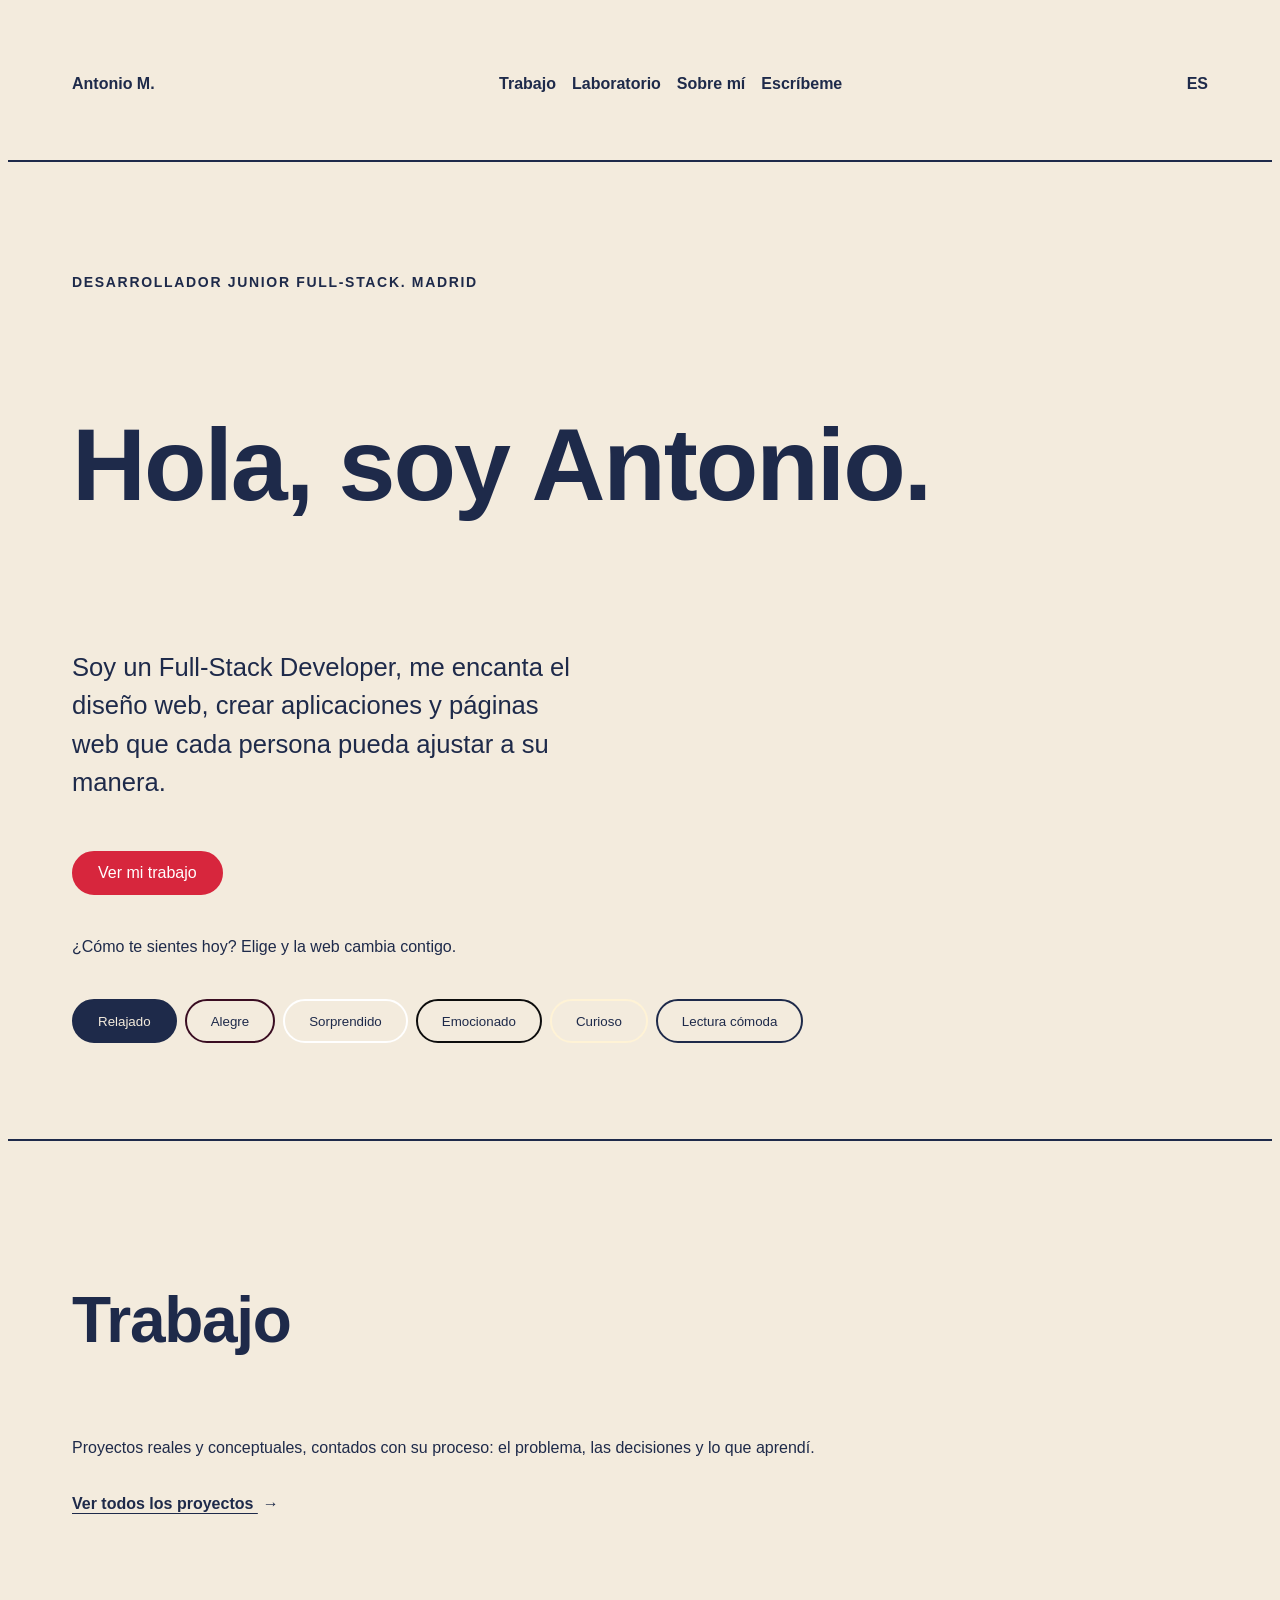
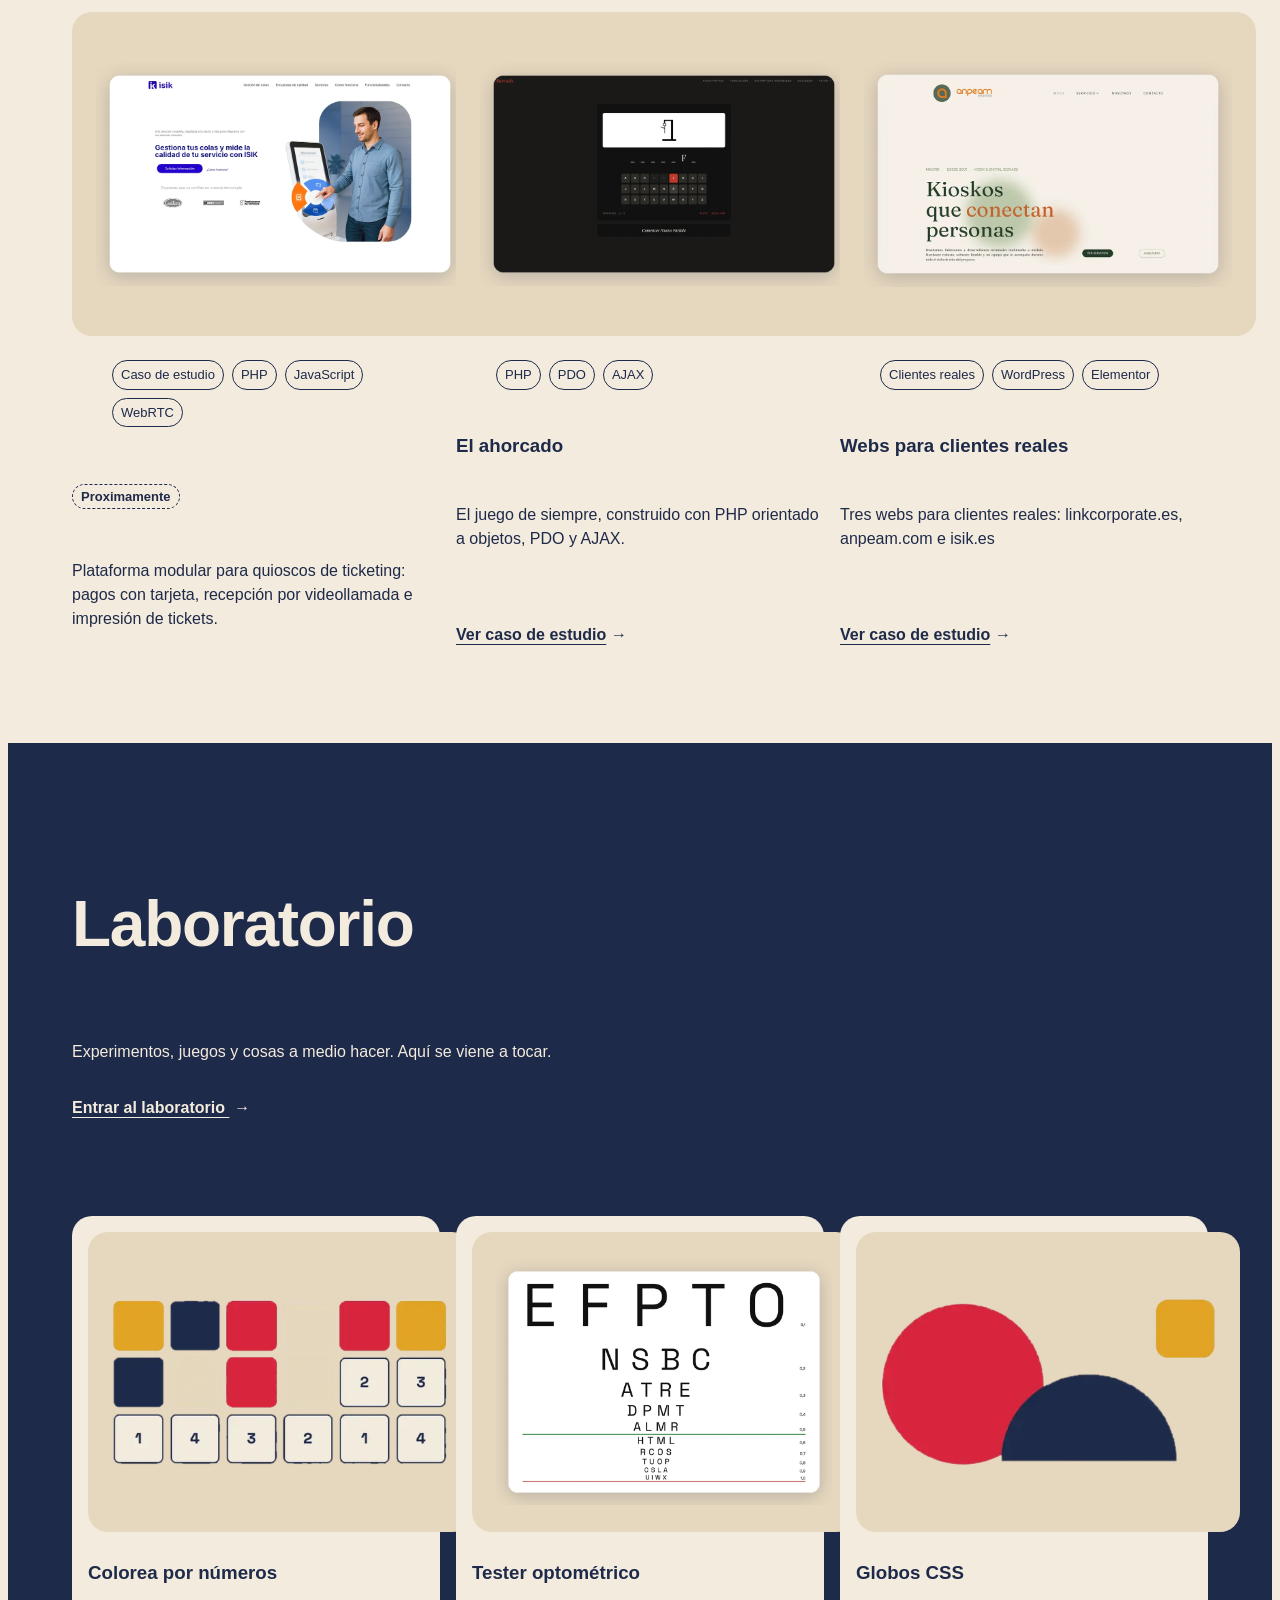
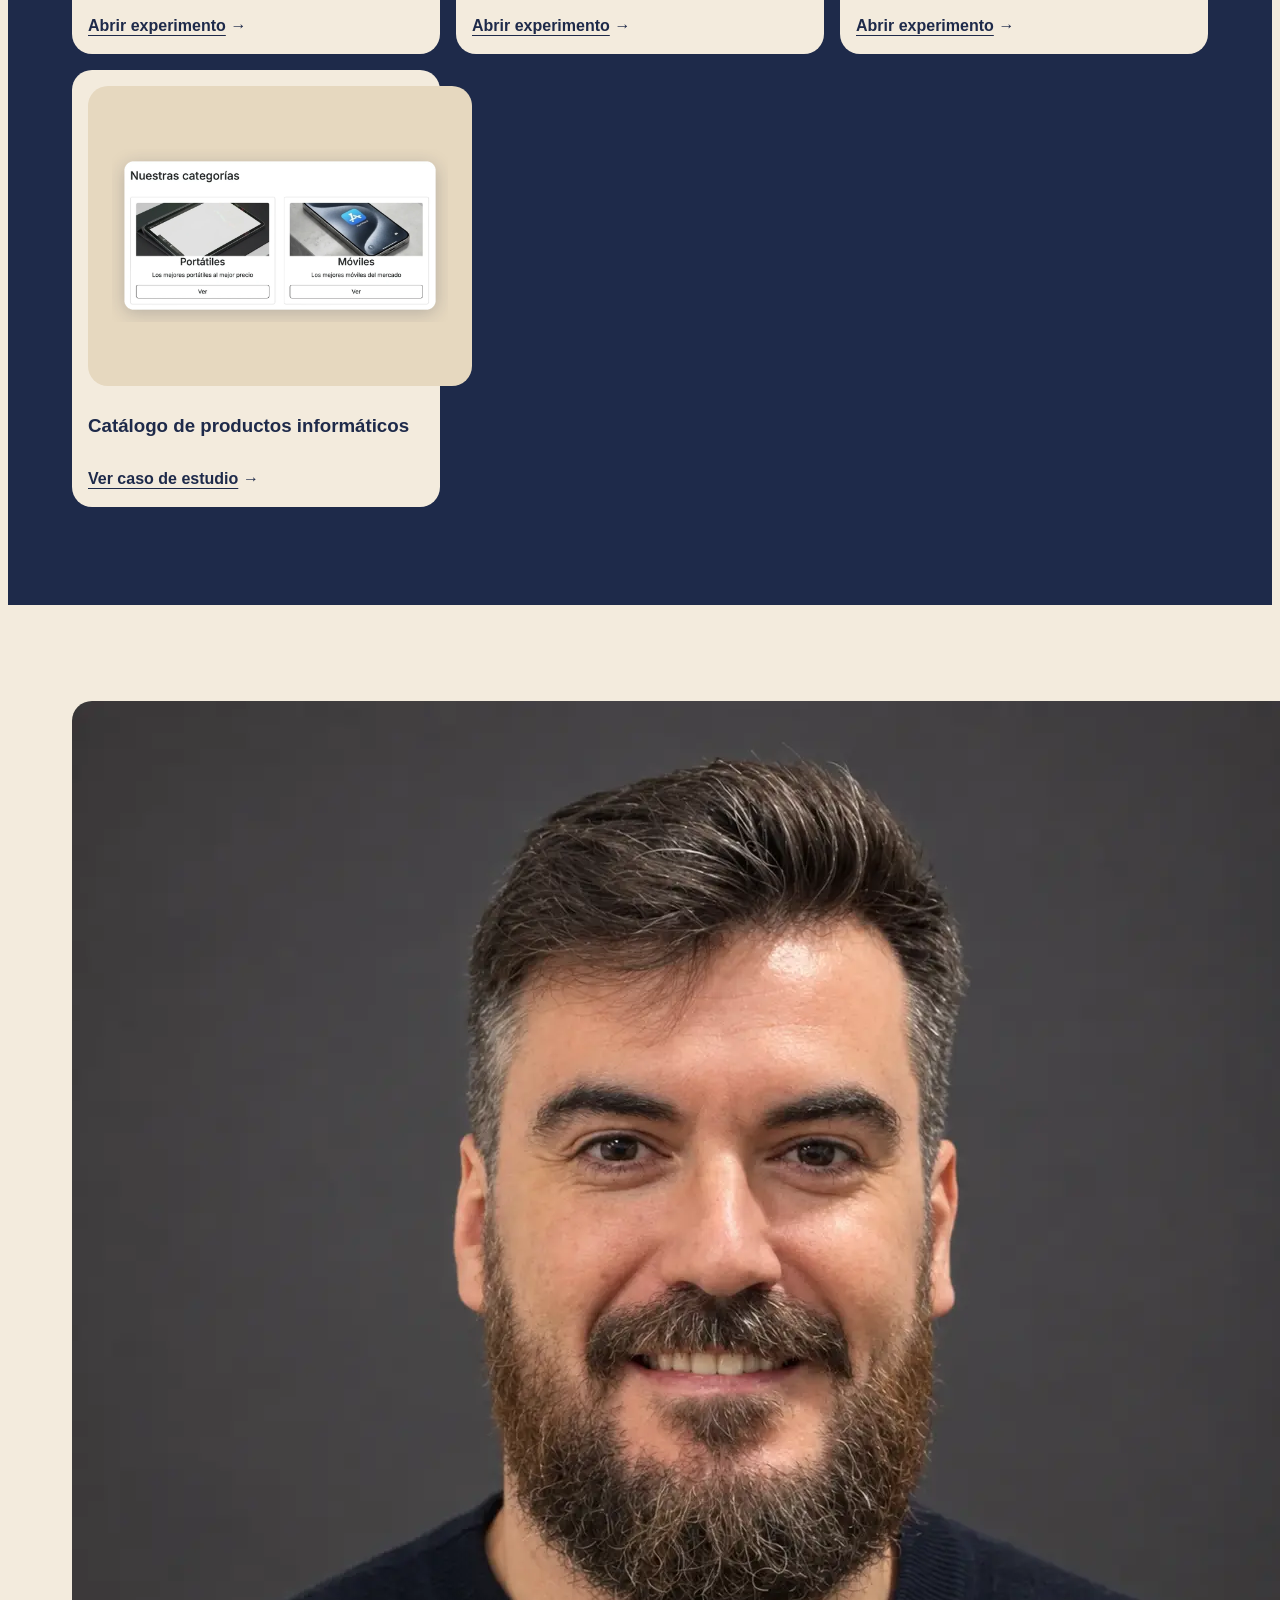
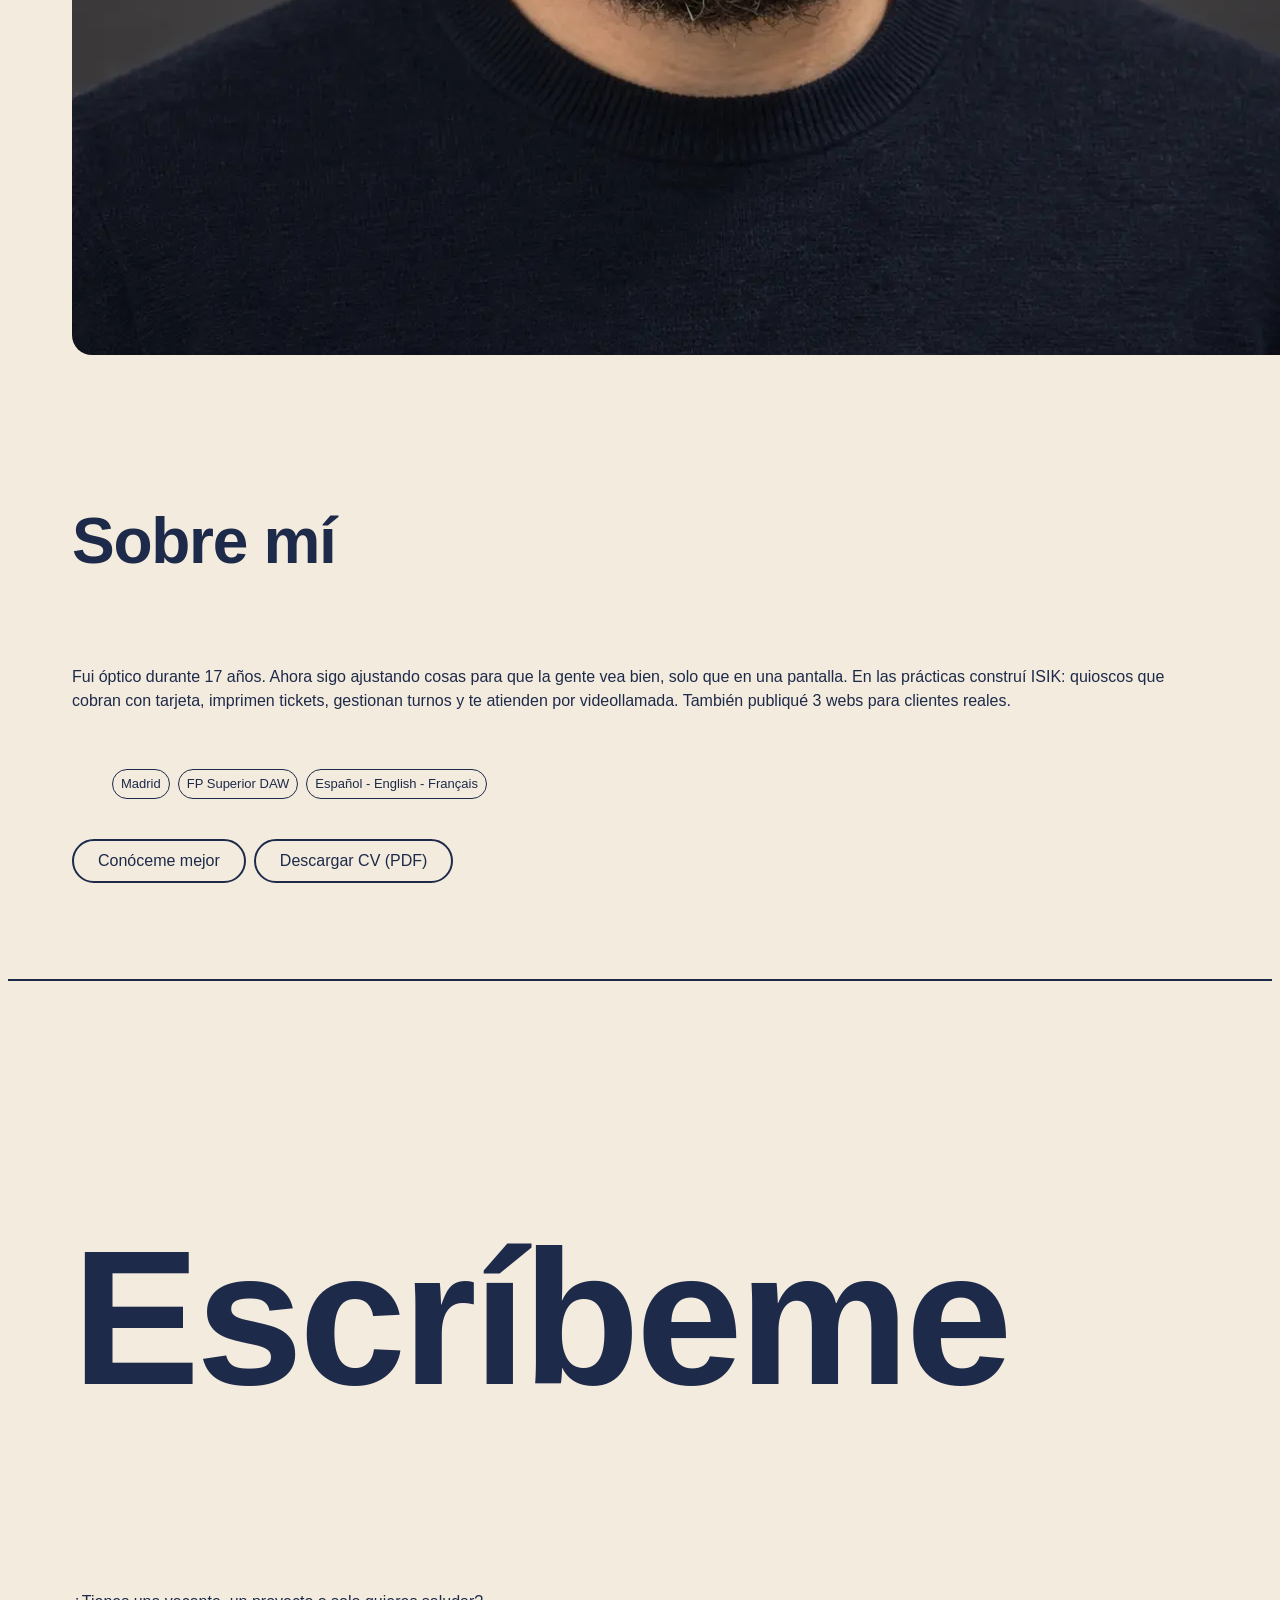
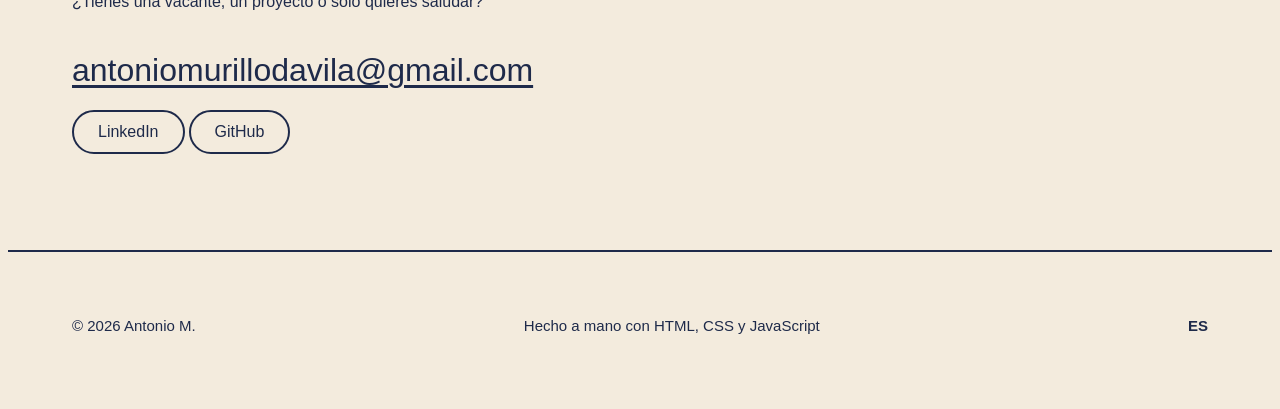
==== index.html @ 552653f3 "Ajusto margenes de fotos" ====
<!doctype html>
<html lang="es">
  <head>
    <meta charset="UTF-8" />
    <meta name="viewport" content="width=device-width, initial-scale=1.0" />
    <meta
      name="description"
      content="Portfolio de Antonio Murillo, Full-Stack Developer en Madrid. Muestro lo
       que he hecho durante mis prácticas FCT, webs reales publicadas y experimentos y cómo pasé de la óptica al código"
    />
    <meta property="og:type" content="website" />
    <meta property="og:title" content="Antonio M. · Desarrollador full-stack" />
    <meta
      property="og:description"
      content="Portfolio de Antonio Murillo: proyectos, casos de estudio y un laboratorio de experimentos hechos a mano con HTML, CSS y JavaScript."
    />
    <meta
      property="og:url"
      content="https://antoniomuda.github.io/portfolio/"
    />
    <meta
      property="og:image"
      content="https://antoniomuda.github.io/portfolio/assets/img/og-portada.png"
    />
    <meta property="og:locale" content="es_ES" />
    <meta name="twitter:card" content="summary_large_image" />

    <title>Portfolio Antonio M.</title>
    <link rel="stylesheet" href="css/reset.css" />
    <link rel="stylesheet" href="css/tokens.css" />
    <link href="css/main.css" rel="stylesheet" />
    <!--<link rel="icon" href="assets/logo/#" type="image/svg+xml" />-->

    <script defer src="js/script.js"></script>
  </head>
  <body>
    <header>
      <a href="#cuerpo" class="saltar">Saltar al contenido</a>
      <a href="index.html" class="logo">Antonio M.</a>

      <nav>
        <ul class="menu">
          <li><a href="trabajo.html">Trabajo</a></li>
          <li><a href="laboratorio.html">Laboratorio</a></li>
          <li><a href="sobre-mi.html">Sobre mí</a></li>
          <li>
            <a href="escribeme.html"> Escríbeme</a>
          </li>
        </ul>
      </nav>

      <ul class="idiomas">
        <li><a href="index.html">ES</a></li>
        <!-- <li><a href="lang/ingles.html">EN</a></li>
        <li><a href="lang/frances.html">FR</a></li> -->
      </ul>
    </header>

    <main id="cuerpo">
      <section class="hero">
        <div class="hero-texto">
          <p class="antetitulo">desarrollador junior full-stack. madrid</p>
          <h1>Hola, soy Antonio.</h1>
          <p class="presentacion">
            Soy un Full-Stack Developer, me encanta el diseño web, crear
            aplicaciones y páginas web que cada persona pueda ajustar a su
            manera.
          </p>
          <a class="boton-principal" href="trabajo.html">Ver mi trabajo</a>

          <div class="emociones">
            <p>¿Cómo te sientes hoy? Elige y la web cambia contigo.</p>

            <div class="emociones-botones">
              <button type="button" data-tema="relajacion" aria-pressed="true">
                Relajado
              </button>
              <button type="button" data-tema="alegria" aria-pressed="false">
                Alegre
              </button>
              <button
                type="button"
                data-tema="sorprendido"
                aria-pressed="false"
              >
                Sorprendido
              </button>
              <button type="button" data-tema="emocionado" aria-pressed="false">
                Emocionado
              </button>
              <button type="button" data-tema="curioso" aria-pressed="false">
                Curioso
              </button>
              <button type="button" id="lectura" aria-pressed="false">
                Lectura cómoda
              </button>
            </div>
          </div>
        </div>
      </section>

      <section class="seccion">
        <div class="cabecera-seccion">
          <h2>Trabajo</h2>
          <p>
            Proyectos reales y conceptuales, contados con su proceso: el
            problema, las decisiones y lo que aprendí.
          </p>
          <a href="trabajo.html" class="enlace-flecha"
            >Ver todos los proyectos
          </a>
        </div>
        <div class="rejilla-article">
          <article class="tarjeta">
            <img
              src="assets/img/tarjeta-isik.webp"
              alt=""
              class="tarjeta-imagen"
            />
            <div class="tarjeta-cuerpo">
              <ul class="etiquetas">
                <li>Caso de estudio</li>
                <li>PHP</li>
                <li>JavaScript</li>
                <li>WebRTC</li>
              </ul>

              <h3 class="titulo-tarjeta">
                <!-- <a href="isik.html" class="tarjeta-enlace">ISIK Kioscos</a>-->
                <span class="proximamente">Proximamente</span>
              </h3>
              <p>
                Plataforma modular para quioscos de ticketing: pagos con
                tarjeta, recepción por videollamada e impresión de tickets.
              </p>
              <!-- <span class="enlace-flecha" aria-hidden="true"
                >Ver caso de estudio</span
              >-->
            </div>
          </article>

          <article class="tarjeta">
            <img
              src="assets/img/tarjeta-ahorcado.webp"
              alt=""
              class="tarjeta-imagen"
            />
            <div class="tarjeta-cuerpo">
              <ul class="etiquetas">
                <li>PHP</li>
                <li>PDO</li>
                <li>AJAX</li>
              </ul>

              <h3>
                <a href="ahorcado.html" class="tarjeta-enlace">El ahorcado</a>
              </h3>
              <p>
                El juego de siempre, construido con PHP orientado a objetos, PDO
                y AJAX.
              </p>

              <span class="enlace-flecha" aria-hidden="true"
                >Ver caso de estudio</span
              >
            </div>
          </article>

          <article class="tarjeta">
            <img
              src="assets/img/tarjeta-anpeam.webp"
              alt=""
              class="tarjeta-imagen"
            />
            <div class="tarjeta-cuerpo">
              <ul class="etiquetas">
                <li>Clientes reales</li>
                <li>WordPress</li>
                <li>Elementor</li>
              </ul>

              <h3>
                <a href="webs.html" class="tarjeta-enlace"
                  >Webs para clientes reales
                </a>
              </h3>
              <p>
                Tres webs para clientes reales: linkcorporate.es, anpeam.com e
                isik.es
              </p>

              <span class="enlace-flecha" aria-hidden="true"
                >Ver caso de estudio</span
              >
            </div>
          </article>
        </div>
      </section>

      <section class="seccion seccion-invertida">
        <div class="cabecera-seccion">
          <h2>Laboratorio</h2>
          <p>
            Experimentos, juegos y cosas a medio hacer. Aquí se viene a tocar.
          </p>

          <a href="laboratorio.html" class="enlace-flecha"
            >Entrar al laboratorio
          </a>
        </div>
        <div class="rejilla-article">
          <article class="tarjeta">
            <img
              src="assets/img/colorea-2.webp"
              alt=""
              class="tarjeta-imagen"
            />
            <div class="tarjeta-cuerpo">
              <h3>
                <a href="colorea.html" class="tarjeta-enlace"
                  >Colorea por números</a
                >
              </h3>

              <span class="enlace-flecha" aria-hidden="true"
                >Abrir experimento</span
              >
            </div>
          </article>

          <article class="tarjeta">
            <img src="assets/img/tester.webp" alt="" class="tarjeta-imagen" />
            <div class="tarjeta-cuerpo">
              <h3>
                <a href="tester.html" class="tarjeta-enlace"
                  >Tester optométrico</a
                >
              </h3>

              <span class="enlace-flecha" aria-hidden="true"
                >Abrir experimento</span
              >
            </div>
          </article>

          <article class="tarjeta">
            <img
              src="assets/img/ilustraciones-2.webp"
              alt=""
              class="tarjeta-imagen"
            />
            <div class="tarjeta-cuerpo">
              <h3>
                <a href="animacion.html" class="tarjeta-enlace">Globos CSS</a>
              </h3>

              <span class="enlace-flecha" aria-hidden="true"
                >Abrir experimento</span
              >
            </div>
          </article>

          <article class="tarjeta">
            <img
              src="assets/img/informatica.webp"
              alt=""
              class="tarjeta-imagen"
            />
            <div class="tarjeta-cuerpo">
              <h3>
                <a href="tienda.html" class="tarjeta-enlace"
                  >Catálogo de productos informáticos
                </a>
              </h3>

              <span class="enlace-flecha" aria-hidden="true"
                >Ver caso de estudio</span
              >
            </div>
          </article>
        </div>
      </section>

      <section class="seccion seccion-dos-columnas">
        <div class="caja-imagen">
          <img src="assets/img/yo.webp" alt="Antonio Murillo" />
        </div>

        <div class="caja-texto">
          <h2>Sobre mí</h2>
          <p>
            Fui óptico durante 17 años. Ahora sigo ajustando cosas para que la
            gente vea bien, solo que en una pantalla. En las prácticas construí
            ISIK: quioscos que cobran con tarjeta, imprimen tickets, gestionan
            turnos y te atienden por videollamada. También publiqué 3 webs para
            clientes reales.
          </p>

          <ul class="etiquetas">
            <li>Madrid</li>
            <li>FP Superior DAW</li>
            <li>Español - English - Français</li>
          </ul>

          <div class="grupo-botones">
            <a href="sobre-mi.html" class="boton-secundario">Conóceme mejor</a>
            <a
              href="assets/docs/amdCV.pdf"
              download="CV-Antonio-Murillo.pdf"
              class="boton-secundario"
              >Descargar CV (PDF)</a
            >
          </div>
        </div>
      </section>
      <section class="seccion seccion-contacto">
        <h2>Escríbeme</h2>

        <p>¿Tienes una vacante, un proyecto o solo quieres saludar?</p>

        <a class="correo" href="mailto:antoniomurillodavila@gmail.com"
          >antoniomurillodavila@gmail.com</a
        >
        <div class="enlaces-contacto">
          <a
            class="boton-secundario"
            href="https://www.linkedin.com/in/antoniomurillodavila"
            >LinkedIn</a
          >

          <a class="boton-secundario" href="https://github.com/Antoniomuda/"
            >GitHub</a
          >
        </div>
      </section>
    </main>

    <footer>
      <p>© 2026 Antonio M.</p>
      <p>Hecho a mano con HTML, CSS y JavaScript</p>
      <ul class="idiomas">
        <li><a href="index.html">ES</a></li>
        <!-- <li><a href="lang/ingles.html">EN</a></li>
        <li><a href="lang/frances.html">FR</a></li> -->
      </ul>
    </footer>
  </body>
</html>
---- css/tokens.css ----
@font-face {
  font-family: "Space Grotesk";
  src: url("../assets/fonts/space-grotesk-latin-wght-normal.woff2")
    format("woff2");
  font-weight: 300 700;
  font-display: swap;
}

@font-face {
  font-family: "Fraunces";
  src: url("../assets/fonts/fraunces-latin-wght-normal.woff2");
  font-weight: 100 900;
  font-display: swap;
}

@font-face {
  font-family: "Bricolage Grotesque";
  src: url("../assets/fonts/bricolage-grotesque-latin-wght-normal.woff2");
  font-weight: 200 800;
  font-display: swap;
}

@font-face {
  font-family: "Pixelify";
  src: url("../assets/fonts/pixelify-sans-latin-wght-normal.woff2");
  font-weight: 400 700;
  font-display: swap;
}
@font-face {
  font-family: "Syne";
  src: url("../assets/fonts/syne-latin-wght-normal.woff2");
  font-weight: 400 800;
  font-display: swap;
}

@font-face {
  font-family: "Atkinson";
  src: url("../assets/fonts/atkinson-hyperlegible-latin-400-normal.woff2");
  font-weight: 400;
  font-display: swap;
}
@font-face {
  font-family: "Atkinson";
  src: url("../assets/fonts/atkinson-hyperlegible-latin-700-normal.woff2");
  font-weight: 700;
  font-display: swap;
}
:root {
  --color-fondo: #f3ebdd;

  --color-superficie: #e6d8bf;

  --color-tinta: #1e2a4a;

  --color-acento: #d7263d;

  --color-acento2: #e0a526;

  --color-sobre-acento: #ffffff;

  --fuente-titulares: "Space Grotesk", sans-serif;

  --peso-titulares: 700;

  --radio-esquinas: 20px;

  --radio-pastilla: 999px;

  --fuente-texto: "Space Grotesk", sans-serif;

  --espacio-0: 4px;

  --espacio-1: 8px;

  --espacio-2: 16px;

  --espacio-3: 24px;

  --espacio-4: 48px;

  --espacio-5: 96px;

  --margen-lateral: clamp(16px, 5vw, 96px);

  --tamaño-texto: 18px;

  --interlineado: 1.5;

  --muestra-tamano: 96px;
}

[data-tema="alegria"] {
  --color-fondo: #fbd3e1;
  --color-superficie: #f6a9c8;
  --color-tinta: #3a0d22;
  --color-acento: #e2264b;
  --color-acento2: #e8a317;
  --color-sobre-acento: #ffffff;
  --fuente-titulares: "Fraunces", serif;
  --peso-titulares: 900;
}
[data-tema="sorprendido"] {
  --color-fondo: #2a2ad9;
  --color-superficie: #1c1ca6;
  --color-tinta: #ffffff;
  --color-acento: #ff6b2c;
  --color-acento2: #ffd23f;
  --color-sobre-acento: #0e0e5c;
  --fuente-titulares: "Pixelify", sans-serif;
  --peso-titulares: 700;
}
[data-tema="emocionado"] {
  --color-fondo: #e5332a;
  --color-superficie: #c42820;
  --color-tinta: #0d0d0d;
  --color-acento: #0d0d0d;
  --color-acento2: #f7e9d7;
  --color-sobre-acento: #f7e9d7;
  --fuente-titulares: "Syne", sans-serif;
  --peso-titulares: 700;
}
[data-tema="curioso"] {
  --color-fondo: #1d5e3f;
  --color-superficie: #164a31;
  --color-tinta: #fff3d6;
  --color-acento: #f5c518;
  --color-acento2: #4fa3e0;
  --color-sobre-acento: #10301f;
  --fuente-titulares: "Bricolage Grotesque", sans-serif;
  --peso-titulares: 800;
}
[data-lectura="si"] {
  --fuente-texto: "Atkinson", sans-serif;
  --fuente-titulares: "Atkinson", sans-serif;
  --peso-titulares: 700;
  --tamano-texto: 20px;
  --interlineado: 1.7;
}
.proximamente {
  align-self: flex-start;
  padding: var(--espacio-0) var(--espacio-1);
  border: 1.5px dashed;
  border-radius: var(--radio-pastilla);
  font-size: 13px;
  font-weight: 700;
}
---- css/main.css ----
@media (prefers-reduced-motion: no-preference) {
  html {
    scroll-behavior: smooth;
  }
  body {
    transition:
      background-color 0.2s,
      color 0.2s;
  }
}

body {
  background-color: var(--color-fondo);
  font-family: var(--fuente-texto);
  color: var(--color-tinta);

  font-size: var(--tamano-texto);
  line-height: var(--interlineado);
}

main > .seccion:first-child {
  border-top: none;
}
h1,
h2,
h3 {
  font-family: var(--fuente-titulares);
  font-weight: var(--peso-titulares);
}
a {
  color: inherit;
  text-underline-offset: 4px;
}
header {
  display: flex;
  justify-content: space-between;
  align-items: center;
  gap: var(--espacio-2);
  padding: var(--espacio-4) var(--margen-lateral);
  border-bottom: 2px solid var(--color-tinta);
  flex-wrap: wrap;
}

.saltar {
  position: absolute;
  left: -9999px;
}
.saltar:focus {
  left: var(--espacio-2);
  top: var(--espacio-2);
}
.logo {
  font-weight: 700;
  text-decoration: none;
  color: inherit;
}

.menu,
.idiomas,
.etiquetas {
  list-style: none;
  display: flex;
  gap: var(--espacio-2);
  flex-wrap: wrap;
}

.menu a,
.idiomas a {
  text-decoration: none;
  font-weight: 600;
}

.hero {
  display: flex;
  flex-wrap: wrap;
  align-items: center;
  gap: var(--espacio-4);
  padding: var(--espacio-5) var(--margen-lateral);
}
.hero-texto {
  flex: 1 1 400px;
  display: flex;
  flex-direction: column;
  gap: var(--espacio-3);
}
.hero-imagen {
  flex: 1 1 400px;
  display: flex;
  justify-content: center;
}
.emociones-botones {
  display: flex;
  flex-wrap: wrap;
  gap: var(--espacio-1);
}
h1 {
  font-size: clamp(56px, 8vw, 136px);
  line-height: 0.95;
  letter-spacing: -0.02em;
}

.presentacion {
  font-size: clamp(25px, 2vw, 60px);
  max-width: 35ch;
}

.antetitulo {
  font-size: 14px;
  text-transform: uppercase;
  letter-spacing: 0.12em;
  font-weight: 700;
}

.boton-principal {
  align-self: flex-start;
  background: var(--color-acento);
  padding: var(--espacio-1) var(--espacio-3);
  border-radius: var(--radio-pastilla);
  border: 2px solid var(--color-acento);
  text-decoration: none;
  cursor: pointer;
  color: var(--color-sobre-acento);
}

.boton-secundario {
  align-self: flex-start;
  background: transparent;
  padding: var(--espacio-1) var(--espacio-3);
  border-radius: var(--radio-pastilla);
  border: 2px solid currentColor;
  text-decoration: none;
  color: inherit;
}

.enlace-flecha {
  font-weight: 700;
  color: inherit;
  text-decoration: underline;
  text-underline-offset: 4px;
}

.enlace-flecha::after {
  content: " →";
  display: inline-block;
  margin-left: 0.3em;
}

.enlace-flecha:hover,
.enlace-flecha:focus-visible {
  color: var(--color-acento);
}

@media (prefers-reduced-motion: no-preference) {
  .enlace-flecha::after {
    transition: transform 0.2s;
  }
  .enlace-flecha:hover::after,
  .enlace-flecha:focus-visible::after {
    transform: translateX(4px);
  }
}

.emociones-botones button {
  background: transparent;
  border: 2px solid var(--color-tinta);
  color: inherit;

  padding: var(--espacio-1) var(--espacio-3);
  border-radius: var(--radio-pastilla);
  min-height: 44px;
  cursor: pointer;
}
.emociones {
  display: flex;
  flex-direction: column;
  gap: var(--espacio-3);
}
.boton-principal:hover,
.boton-principal:focus-visible {
  color: var(--color-acento);
  background-color: transparent;
}

.boton-secundario:hover,
.boton-secundario:focus-visible {
  color: var(--color-fondo);
  background-color: var(--color-tinta);
}

.boton-principal:focus-visible,
.boton-secundario:focus-visible,
.enlace-flecha:focus-visible {
  outline: 3px solid var(--color-acento);
  outline-offset: 3px;
}
.emociones-botones button:hover,
.emociones-botones button:focus-visible {
  background-color: var(--color-tinta);
  color: var(--color-fondo);
}

.seccion {
  padding: var(--espacio-5) var(--margen-lateral);
  border-top: 2px solid var(--color-tinta);
  display: flex;
  flex-direction: column;
  gap: var(--espacio-5);
}
.cabecera-seccion {
  display: flex;
  flex-direction: column;
  gap: var(--espacio-2);
}
h2 {
  font-size: clamp(44px, 5vw, 88px);
  line-height: 0.95;
  letter-spacing: -0.02em;
}
.rejilla-article {
  display: grid;
  grid-template-columns: repeat(auto-fit, minmax(min(280px, 100%), 1fr));
  gap: var(--espacio-2);
}
.rejilla-article article {
  display: flex;
  flex-direction: column;
  gap: var(--espacio-1);
}

.etiquetas {
  gap: var(--espacio-1);
}

.seccion-invertida {
  background-color: var(--color-tinta);
  color: var(--color-fondo);
}
.seccion-invertida article {
  background-color: var(--color-fondo);
  color: var(--color-tinta);
  padding: var(--espacio-2);
  border-radius: var(--radio-esquinas);
}

.etiquetas li {
  font-size: 13px;
  border: 1.5px solid;
  border-radius: var(--radio-pastilla);

  padding: var(--espacio-0) var(--espacio-1);
  text-decoration: none;
  width: fit-content;
}

.seccion-dos-columnas {
  flex-direction: row;
  flex-wrap: wrap;
  align-items: center;
}
.caja-imagen,
.caja-texto {
  flex: 1 1 400px;
}
.seccion-dos-columnas img {
  border-radius: var(--radio-esquinas);
}
.caja-texto {
  gap: var(--espacio-3);
  display: flex;
  flex-direction: column;
}
.grupo-botones {
  display: flex;
  flex-wrap: wrap;
  align-items: center;
  gap: var(--espacio-1);
}
.seccion-contacto {
  gap: var(--espacio-2);
}
.seccion-contacto h2 {
  font-size: clamp(56px, 15vw, 230px);
  line-height: 0.85;
  letter-spacing: -0.02em;
}
.correo {
  font-size: clamp(16px, 4.5vw, 32px);
}

.enlaces-contacto {
  display: flex;
  flex-wrap: wrap;
  gap: var(--espacio-0);
}
footer {
  display: flex;
  flex-wrap: wrap;
  justify-content: space-between;
  padding: var(--espacio-4) var(--margen-lateral);
  border-top: 2px solid;
  border-color: var(--color-tinta);
  font-size: 15px;
  gap: var(--espacio-1);
}
.emociones-botones button[aria-pressed="true"] {
  background-color: var(--color-tinta);
  color: var(--color-fondo);
}

.menu li a[aria-current="page"] {
  border-bottom: 2px solid;
  padding-bottom: 4px;
}
.titulo-tarjeta {
  font-size: 24px;
}
.texto-largo {
  max-width: 65ch;
}

.caja-contacto {
  flex: 1 1 400px;
}

.caja-formulario form,
.caja-contacto {
  display: flex;
  flex-direction: column;
  gap: var(--espacio-2);
}
.caja-formulario label {
  font-weight: 700;
}
.caja-formulario input,
.caja-formulario select,
.caja-formulario textarea {
  width: 100%;
  padding: var(--espacio-2);
  border: 2px solid;
  border-radius: var(--radio-esquinas);
  background-color: transparent;
  color: inherit;
}

.caja-formulario textarea {
  min-height: 160px;
  resize: vertical;
}

.caja-formulario input:focus-visible,
.caja-formulario select:focus-visible,
.caja-formulario textarea:focus-visible {
  outline: 3px solid;
  outline-offset: 2px;
}
.escondido {
  display: none;
}

.error {
  font-weight: 700;
}

.error:not(:empty)::before {
  content: "⚠ ";
}

.aviso {
  background-color: var(--color-fondo);
  color: var(--color-tinta);
  border: 2px solid;
  border-radius: var(--radio-esquinas);
  padding: var(--espacio-1);
  max-width: min(90%, 480px);
}
dialog::backdrop {
  background-color: rgb(0 0 0/0.5);
}
.aviso[data-tipo="error"] {
  border-color: var(--color-acento);
}
::selection {
  background-color: var(--color-acento);
  color: var(--color-fondo);
}

.galeria {
  display: flex;
  gap: var(--espacio-1);
  overflow-x: auto;
  scroll-snap-type: x mandatory;
}
.galeria img {
  flex: 0 0 min(95%, 720px);
  min-width: 0;
  aspect-ratio: 16/9;
  object-fit: cover;
  object-position: top;
  border-radius: var(--radio-esquinas);
  border: 2px solid var(--color-tinta);
  scroll-snap-align: center;
}

.carrusel-botones {
  display: flex;
  gap: var(--espacio-0);
  justify-content: flex-end;
  margin-top: var(--espacio-2);
}
.carrusel-botones button {
  border-radius: var(--radio-pastilla);
  height: 44px;
  width: 44px;
  border: 2px solid;
  background-color: transparent;
  color: inherit;
  cursor: pointer;
}
.carrusel-botones button:hover,
.carrusel-botones button:focus-visible {
  background-color: var(--color-tinta);
  color: var(--color-fondo);
}
.caso ul {
  padding-left: 1.2em;
}

.caso > div {
  display: flex;
  flex-wrap: wrap;
  gap: var(--espacio-1) var(--espacio-4);
  padding-block: var(--espacio-3);
  border-top: 2px solid var(--color-tinta);
}
.caso dt {
  flex: 1 1 180px;
  font-size: 13px;
  font-weight: 700;
  text-transform: uppercase;
  letter-spacing: 0.12em;
}
.caso dd {
  flex: 3 1 400px;
  max-width: 65ch;
}
.caso dd > * + * {
  margin-top: var(--espacio-1);
}
/* ---------- Tarjeta ---------- */
.tarjeta {
  position: relative;
  display: flex;
  flex-direction: column;
  gap: var(--espacio-2);
}

.tarjeta-cuerpo {
  flex: 1;
  display: flex;
  flex-direction: column;
  gap: var(--espacio-1);
}
.tarjeta-cuerpo .enlace-flecha {
  margin-top: auto;
  align-self: flex-start;
}

.titulo-tarjeta {
  font-size: 24px;
}

.tarjeta-enlace {
  color: inherit;
  text-decoration: none;
}

/* Todo el área de la tarjeta es clicable */
.tarjeta-enlace::before {
  content: "";
  position: absolute;
  inset: 0;
}

/* Al pasar el ratón por cualquier parte, reacciona la flecha */
.tarjeta:hover .enlace-flecha {
  color: var(--color-acento);
}

/* El foco del teclado rodea la tarjeta entera */
.tarjeta:has(.tarjeta-enlace:focus-visible) {
  outline: 3px solid var(--color-acento);
  outline-offset: 6px;
  border-radius: var(--radio-esquinas);
}
.tarjeta-enlace:focus-visible {
  outline: none;
}

.tarjeta-imagen {
  width: 100%;
  aspect-ratio: 4 / 3;
  object-fit: contain;
  padding: var(--espacio-3);
  background-color: var(--color-superficie);
  border-radius: var(--radio-esquinas);
}
@media (prefers-reduced-motion: no-preference) {
  .tarjeta-imagen {
    transition: transform 0.3s;
  }
  .tarjeta:hover .tarjeta-imagen {
    transform: scale(1.02);
  }
}
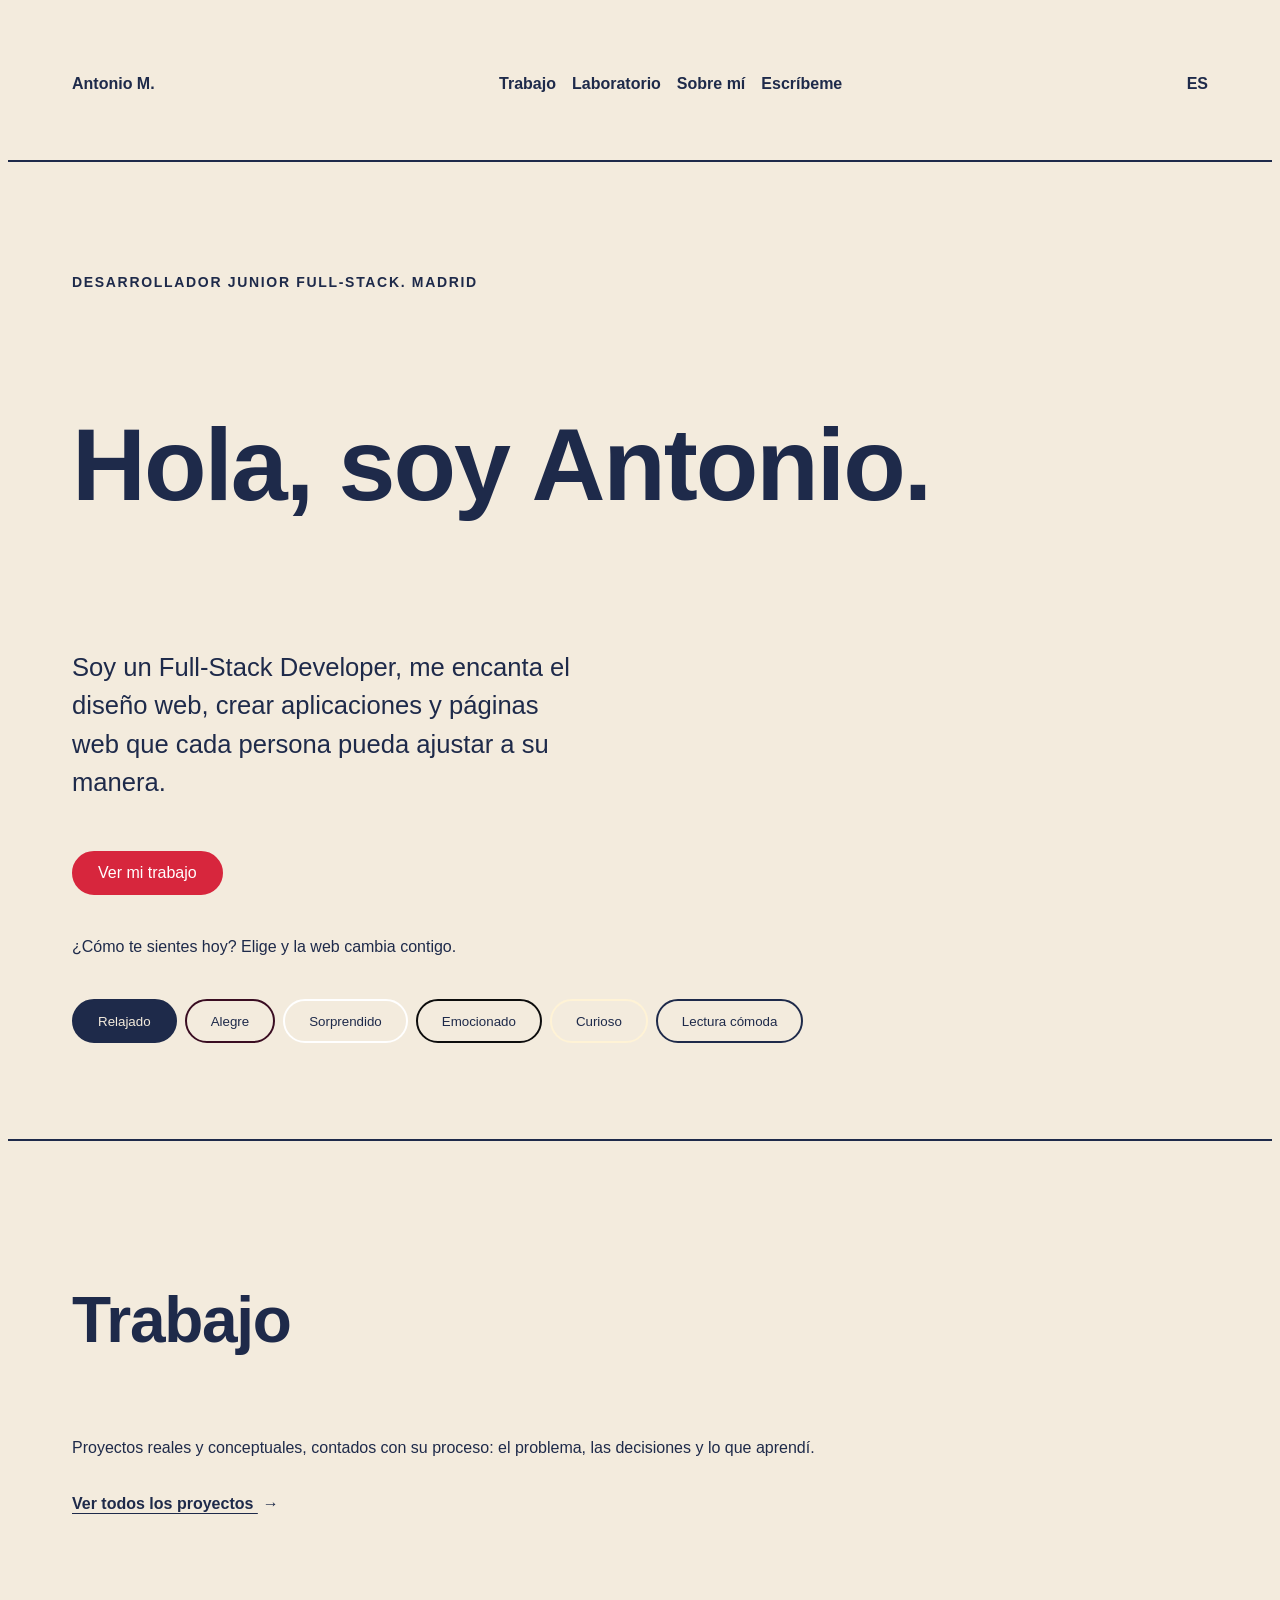
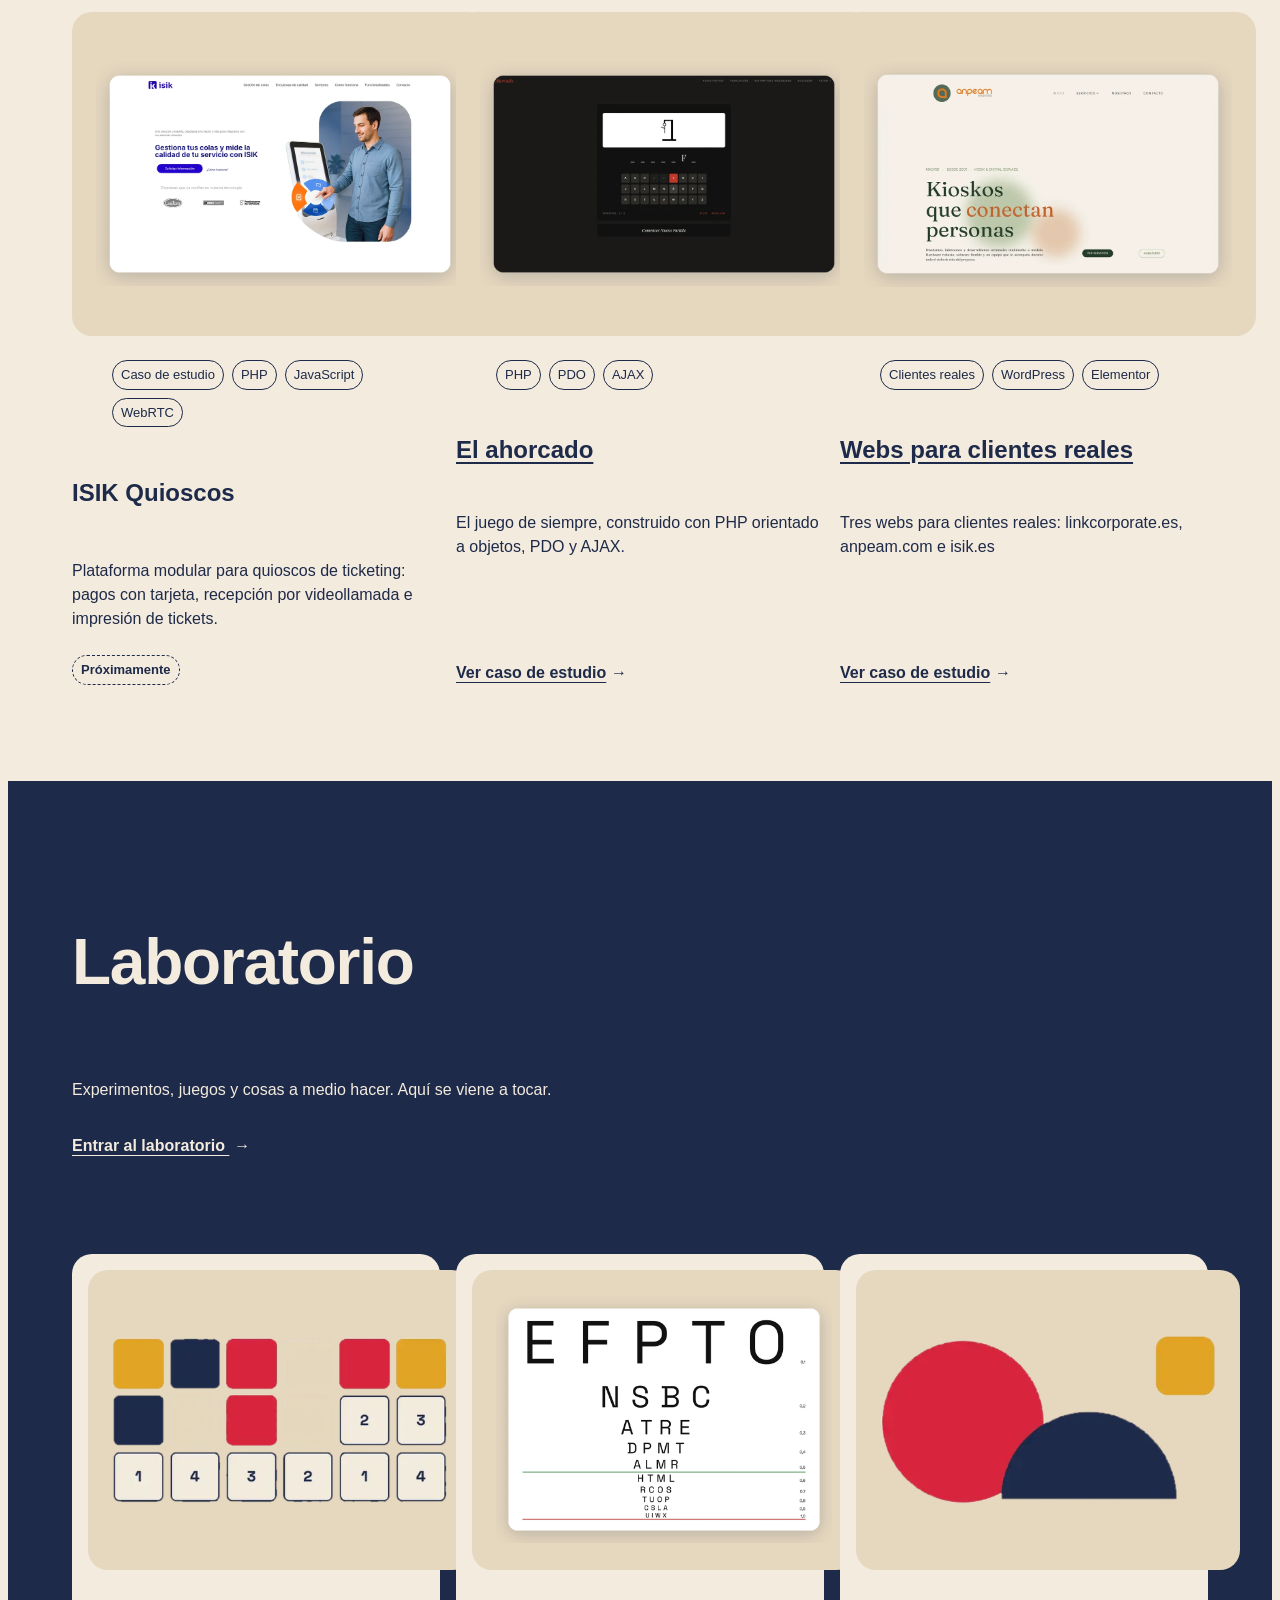
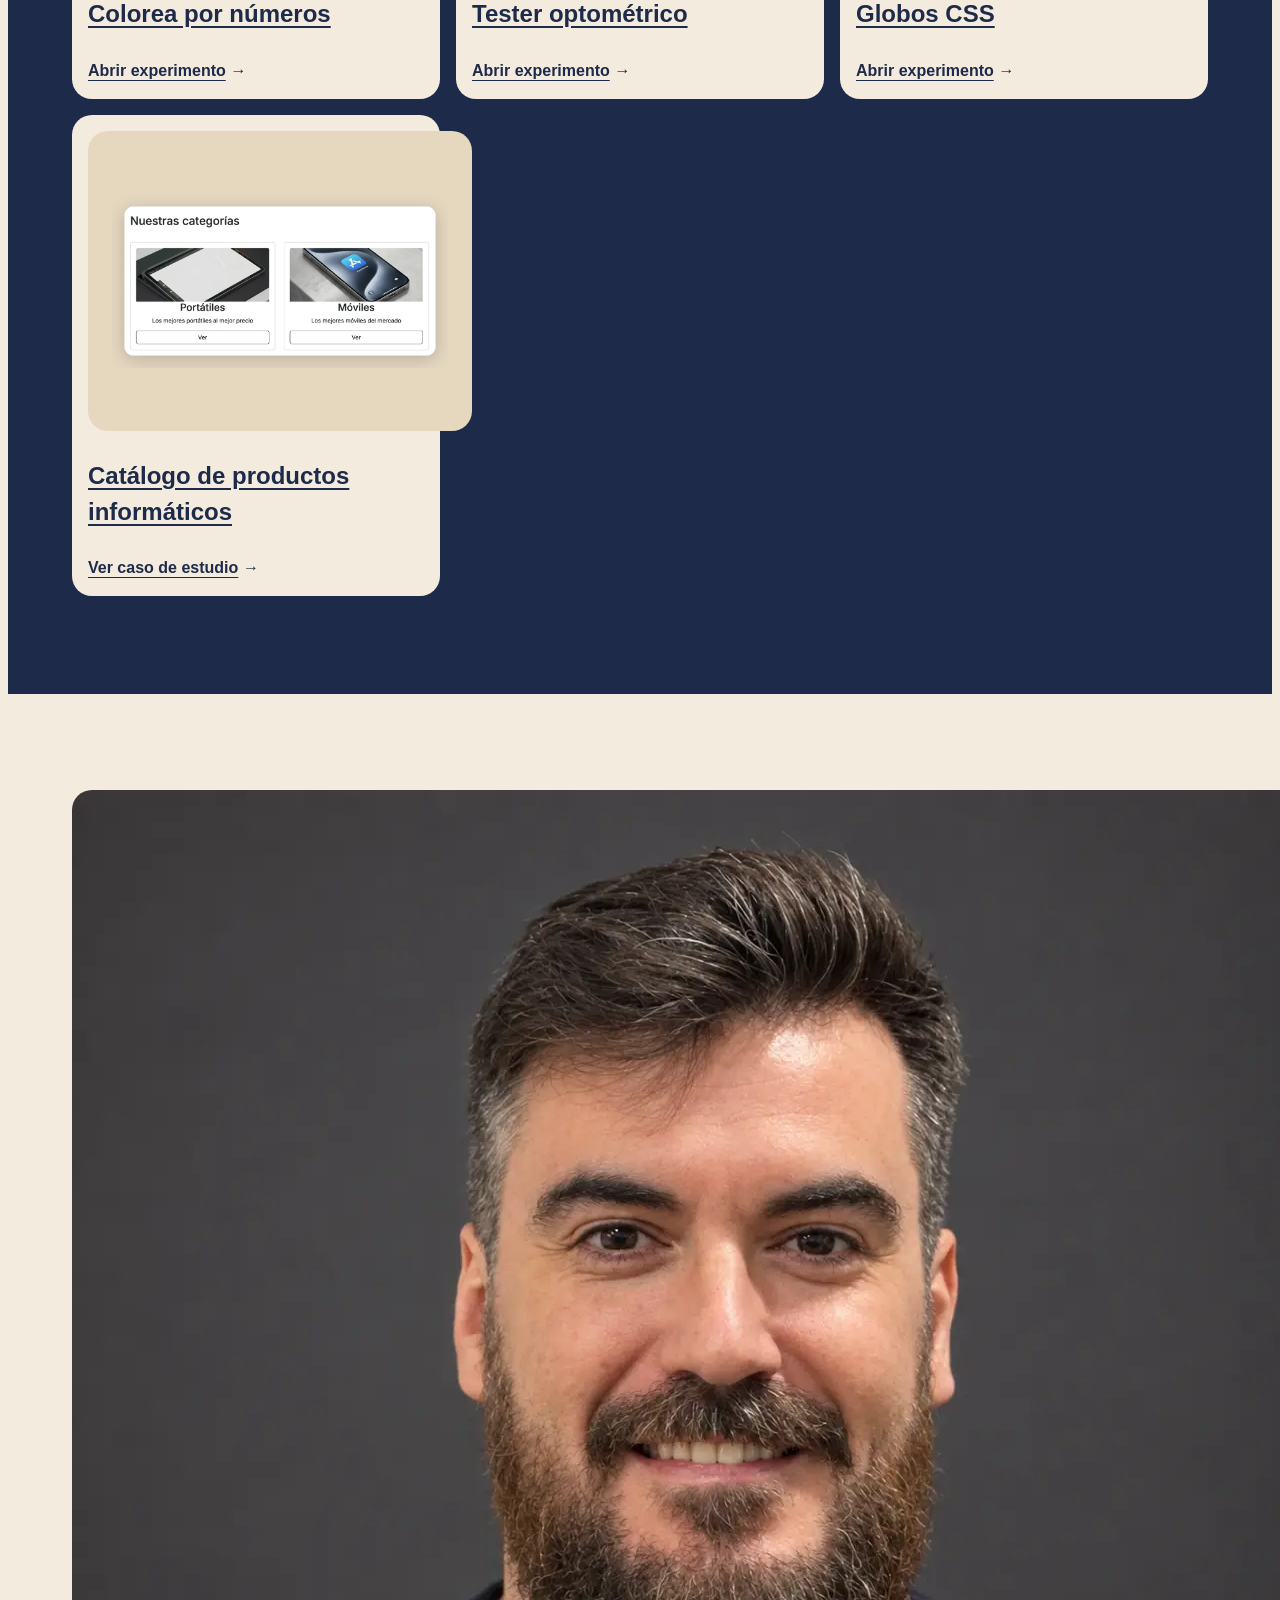
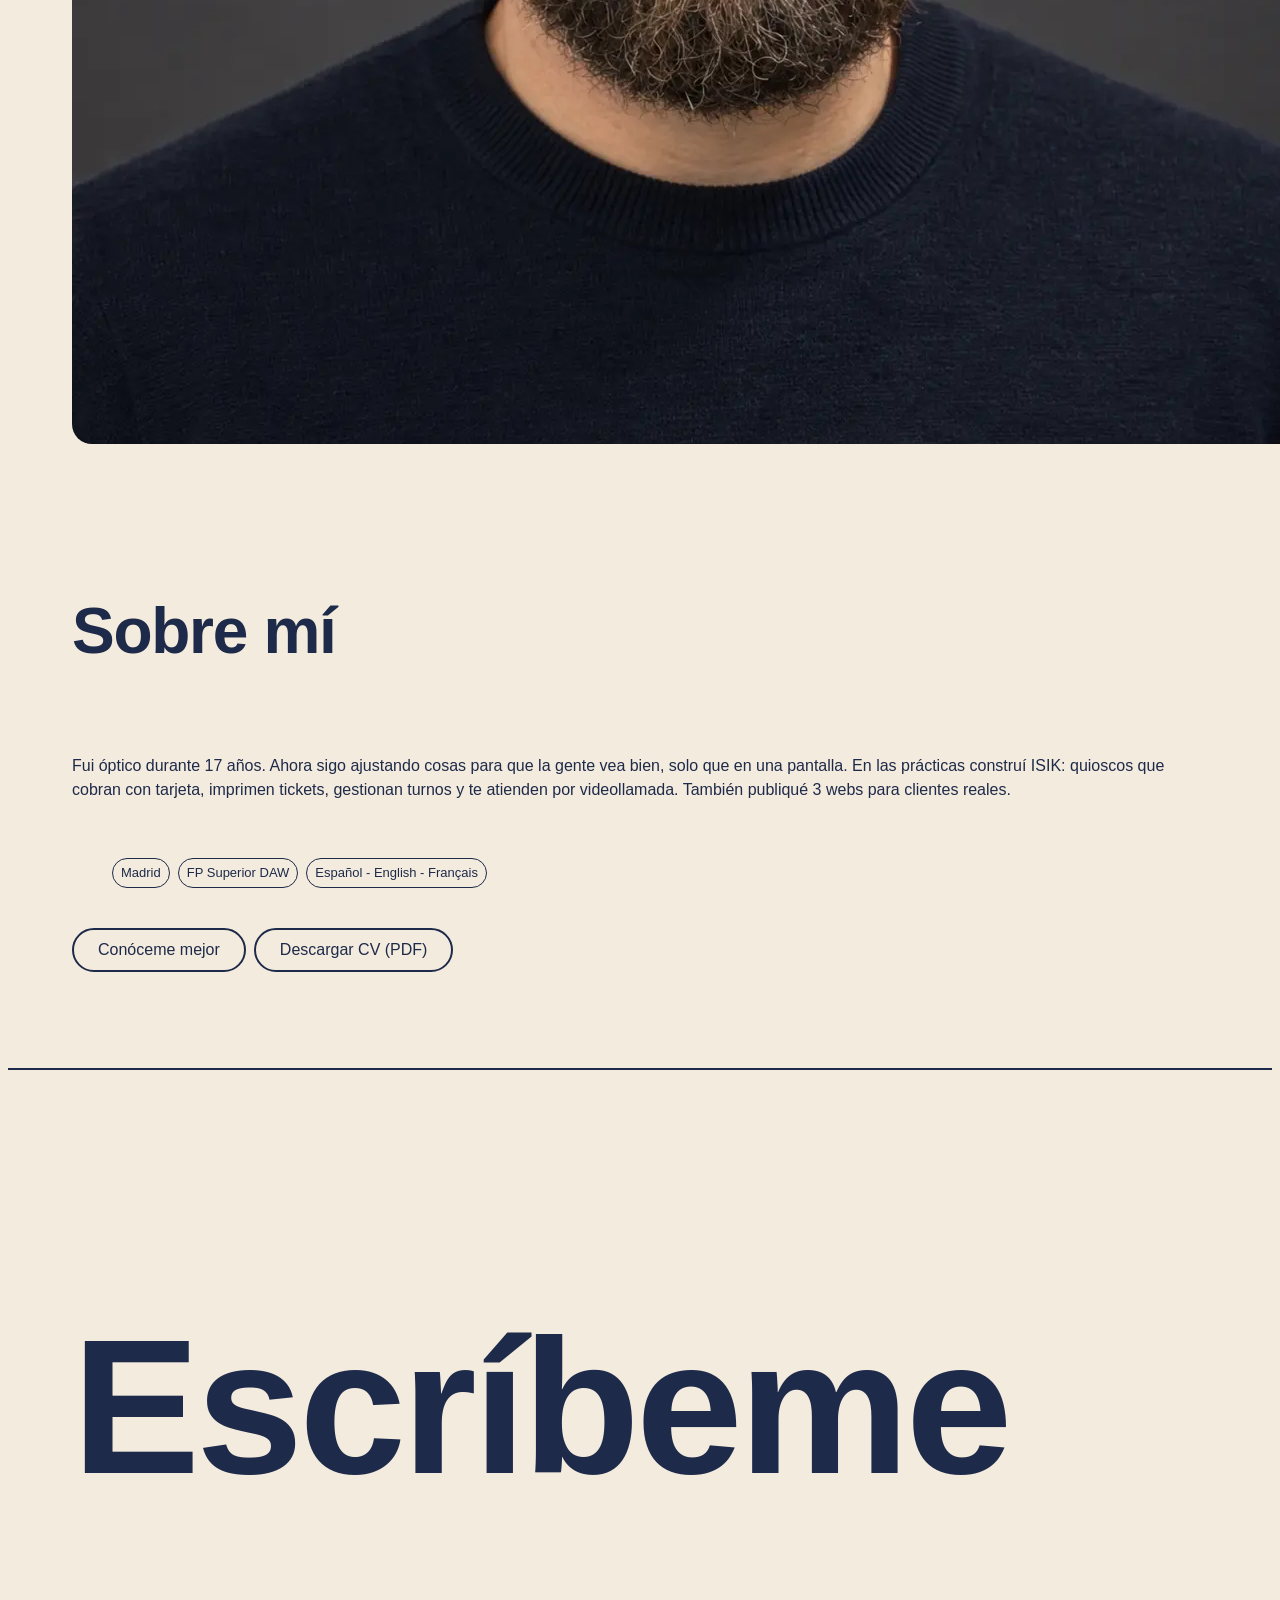
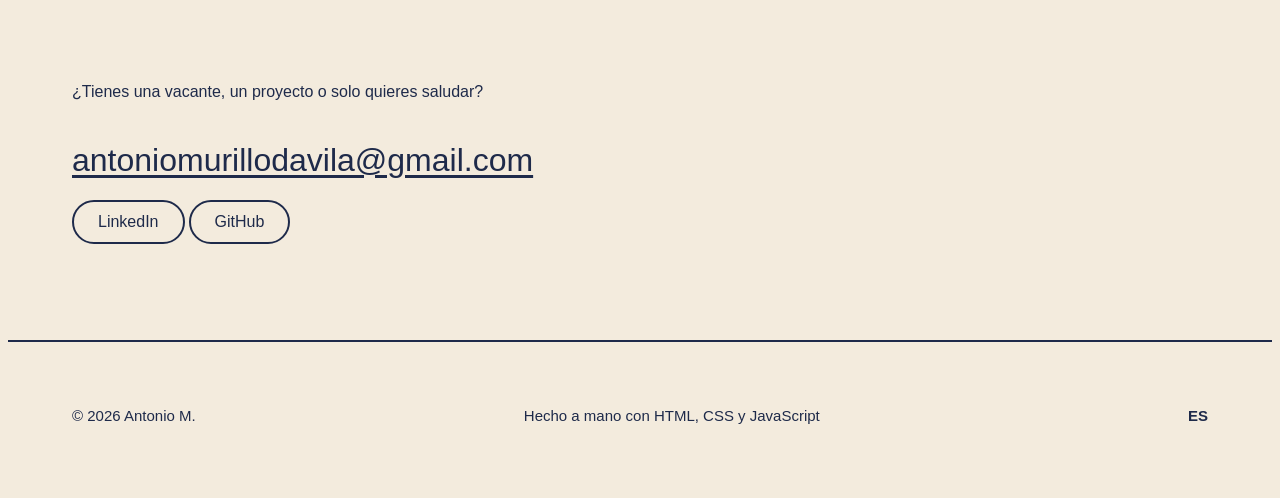
==== commit e2d8853e: "Ajuste de clases de CSS y retoques de las cards" ====
--- a/index.html
+++ b/index.html
@@ -125,14 +125,14 @@
                 <li>WebRTC</li>
               </ul>
 
-              <h3 class="titulo-tarjeta">
-                <!-- <a href="isik.html" class="tarjeta-enlace">ISIK Kioscos</a>-->
-                <span class="proximamente">Proximamente</span>
-              </h3>
+              <h3 class="titulo-tarjeta">ISIK Quioscos</h3>
+              <!-- <a href="isik.html" class="tarjeta-enlace">ISIK Kioscos</a>-->
+
               <p>
                 Plataforma modular para quioscos de ticketing: pagos con
                 tarjeta, recepción por videollamada e impresión de tickets.
               </p>
+              <span class="proximamente">Próximamente</span>
               <!-- <span class="enlace-flecha" aria-hidden="true"
                 >Ver caso de estudio</span
               >-->
@@ -153,7 +153,7 @@
               </ul>
 
               <h3>
-                <a href="ahorcado.html" class="tarjeta-enlace">El ahorcado</a>
+                <a href="ahorcado.html" class="titulo-tarjeta">El ahorcado</a>
               </h3>
               <p>
                 El juego de siempre, construido con PHP orientado a objetos, PDO
@@ -180,7 +180,7 @@
               </ul>
 
               <h3>
-                <a href="webs.html" class="tarjeta-enlace"
+                <a href="webs.html" class="titulo-tarjeta"
                   >Webs para clientes reales
                 </a>
               </h3>
@@ -217,7 +217,7 @@
             />
             <div class="tarjeta-cuerpo">
               <h3>
-                <a href="colorea.html" class="tarjeta-enlace"
+                <a href="colorea.html" class="titulo-tarjeta"
                   >Colorea por números</a
                 >
               </h3>
@@ -232,7 +232,7 @@
             <img src="assets/img/tester.webp" alt="" class="tarjeta-imagen" />
             <div class="tarjeta-cuerpo">
               <h3>
-                <a href="tester.html" class="tarjeta-enlace"
+                <a href="tester.html" class="titulo-tarjeta"
                   >Tester optométrico</a
                 >
               </h3>
@@ -251,7 +251,7 @@
             />
             <div class="tarjeta-cuerpo">
               <h3>
-                <a href="animacion.html" class="tarjeta-enlace">Globos CSS</a>
+                <a href="animacion.html" class="titulo-tarjeta">Globos CSS</a>
               </h3>
 
               <span class="enlace-flecha" aria-hidden="true"
@@ -268,7 +268,7 @@
             />
             <div class="tarjeta-cuerpo">
               <h3>
-                <a href="tienda.html" class="tarjeta-enlace"
+                <a href="tienda.html" class="titulo-tarjeta"
                   >Catálogo de productos informáticos
                 </a>
               </h3>
--- a/css/main.css
+++ b/css/main.css
@@ -464,6 +464,11 @@
   margin-top: auto;
   align-self: flex-start;
 }
+.tarjeta-cuerpo .enlace-flecha,
+.tarjeta-cuerpo .proximamente {
+  margin-top: auto;
+  align-self: flex-start;
+}
 
 .titulo-tarjeta {
   font-size: 24px;
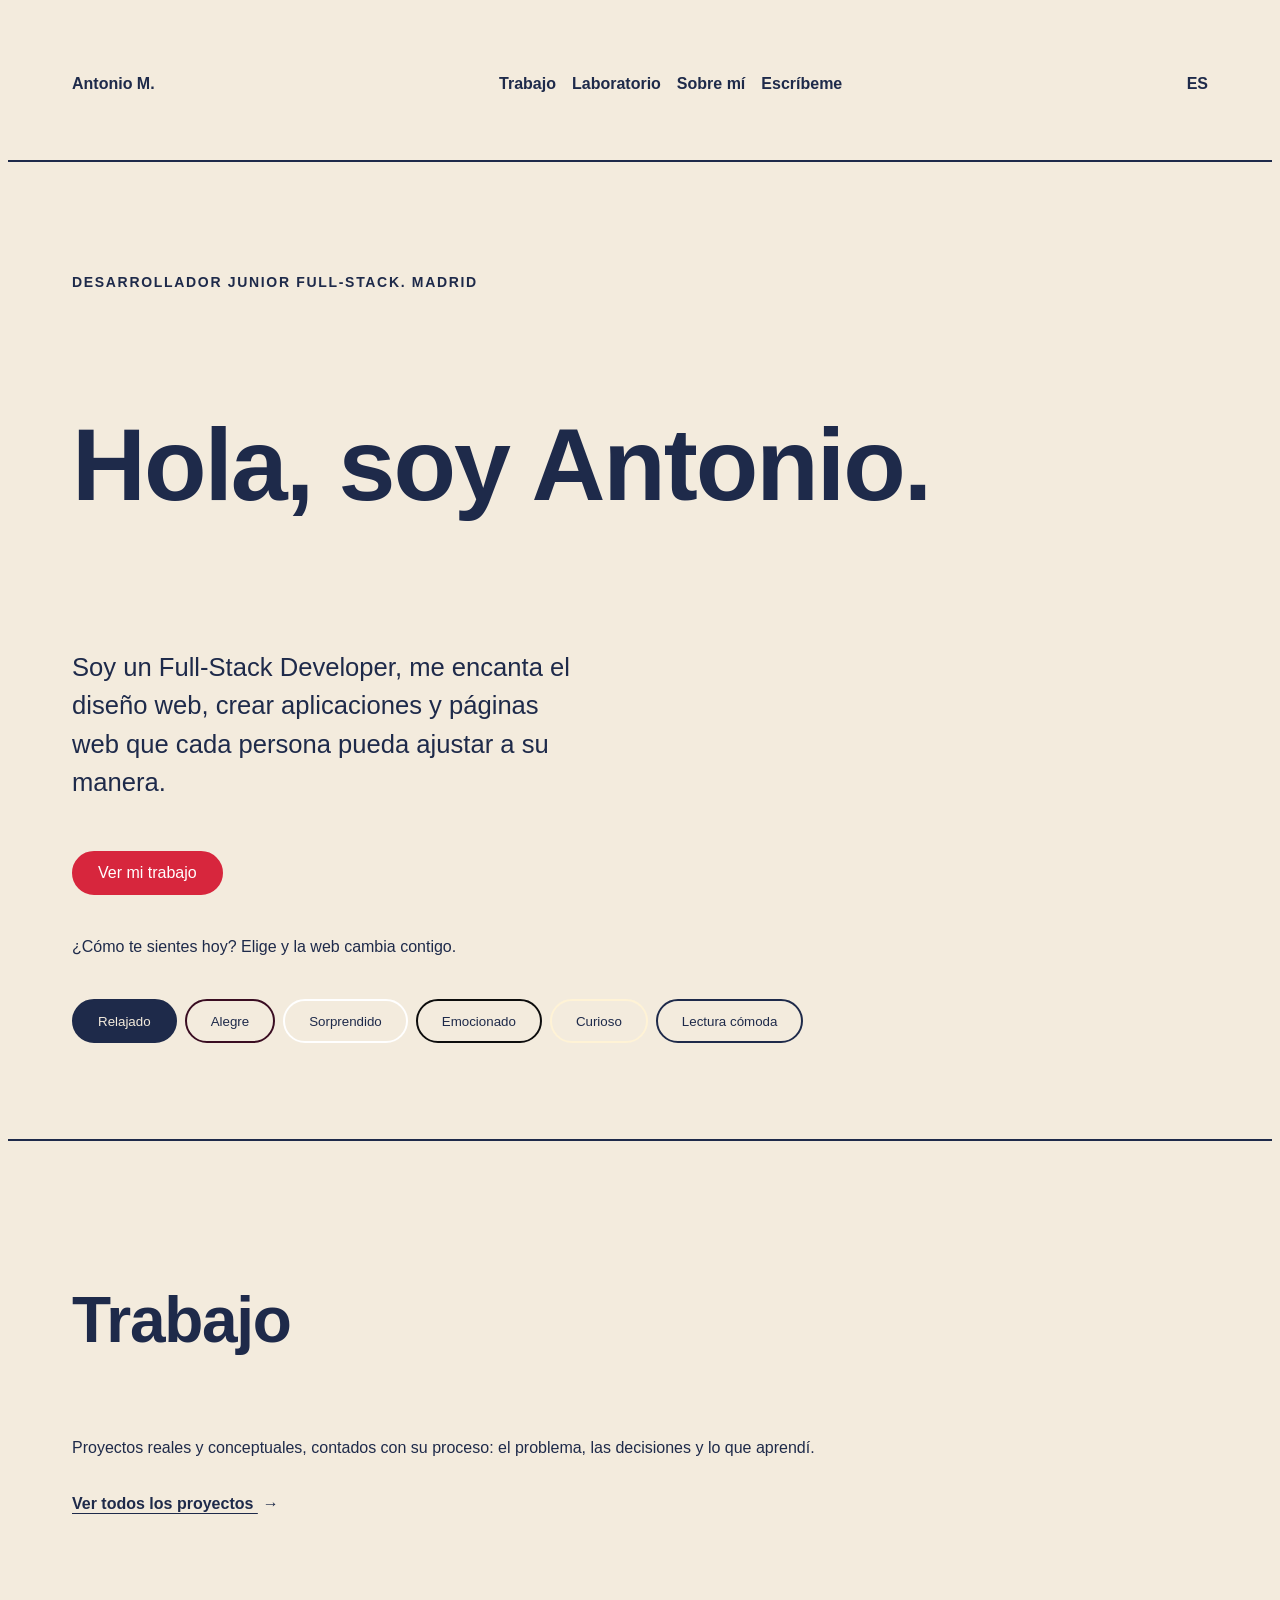
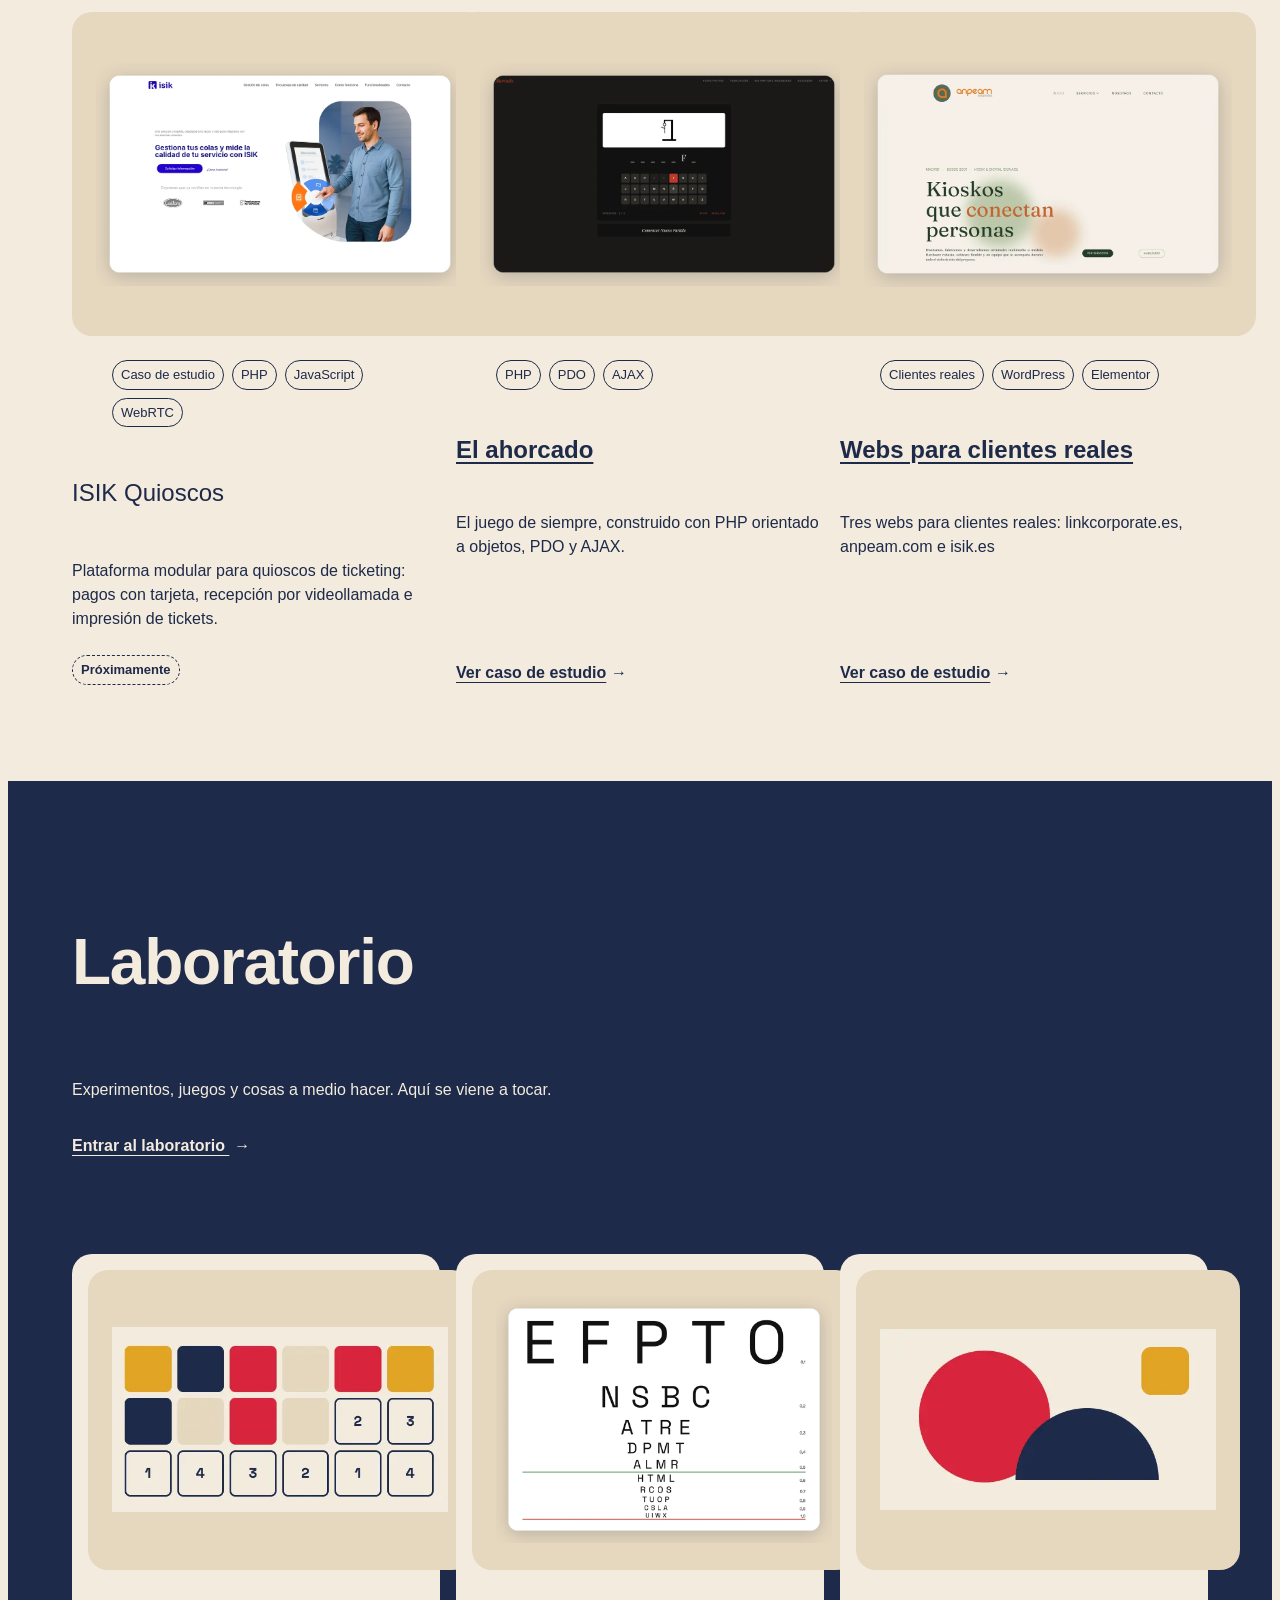
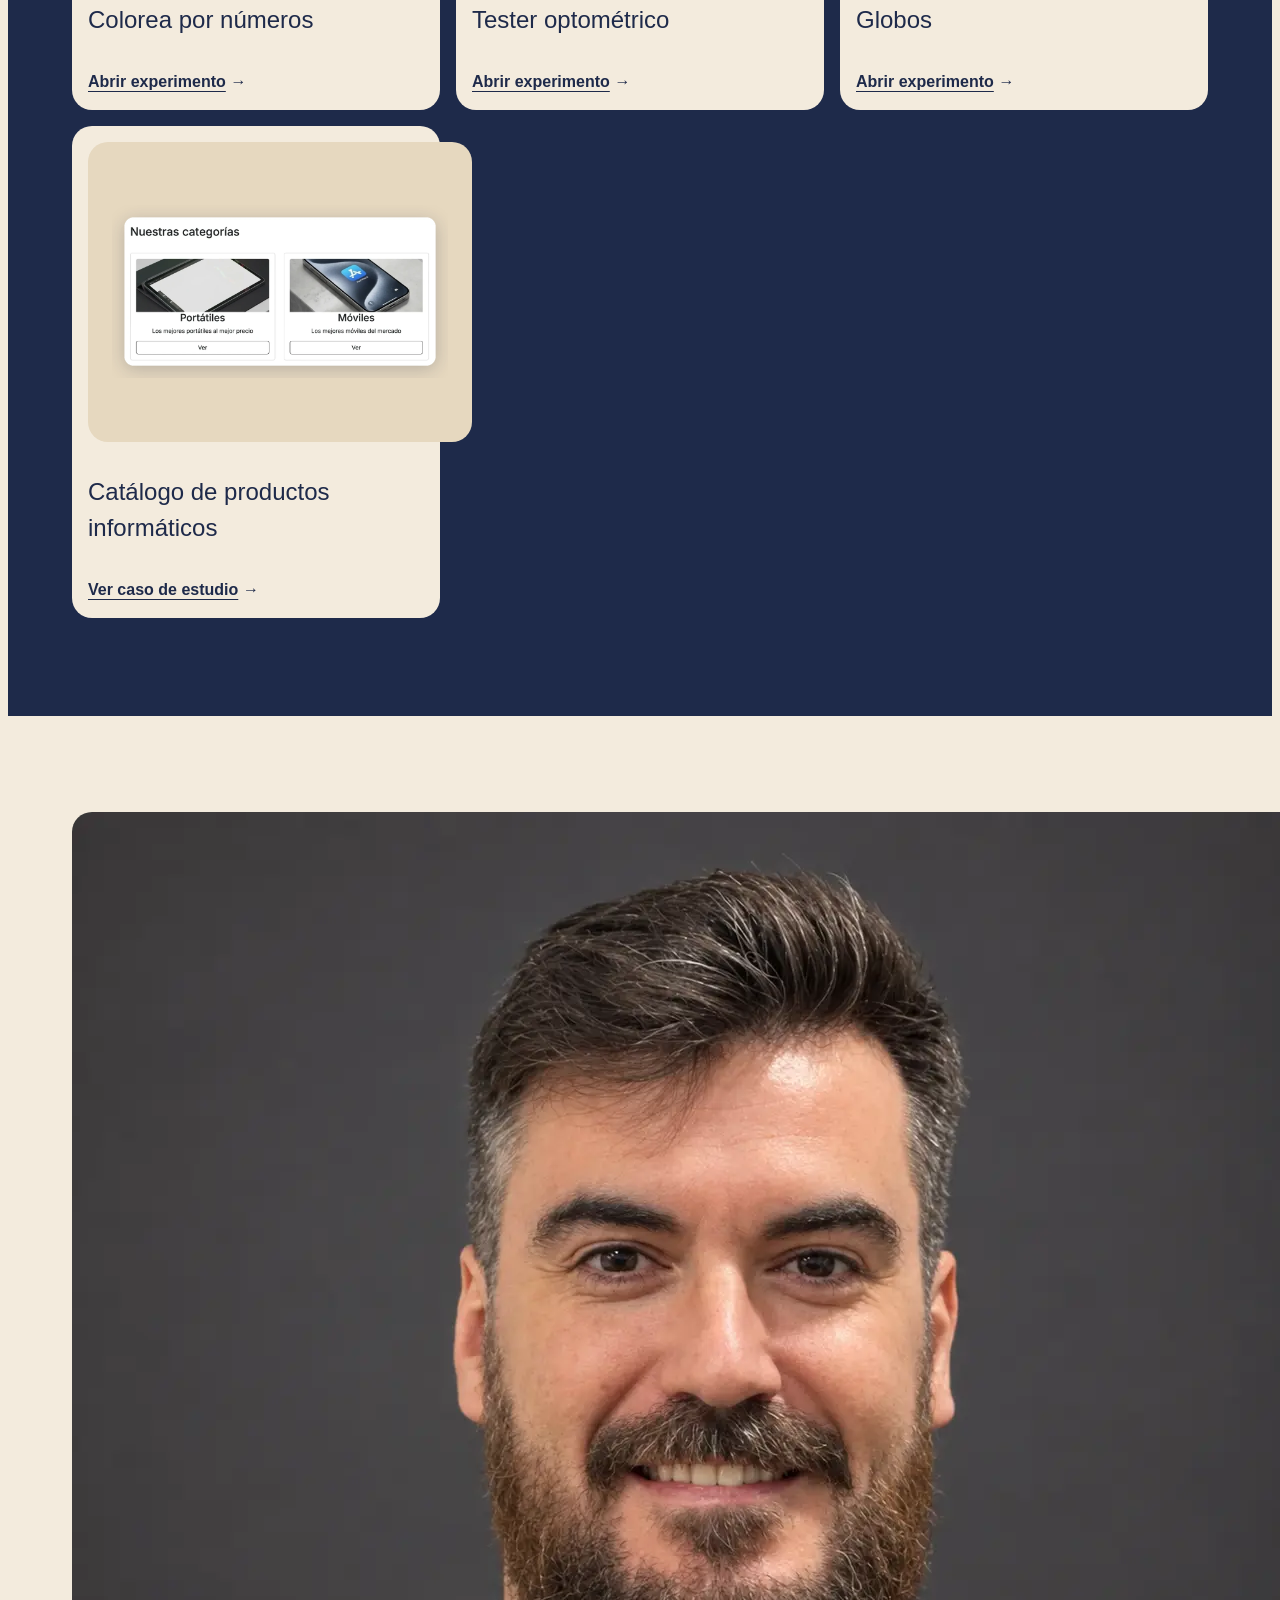
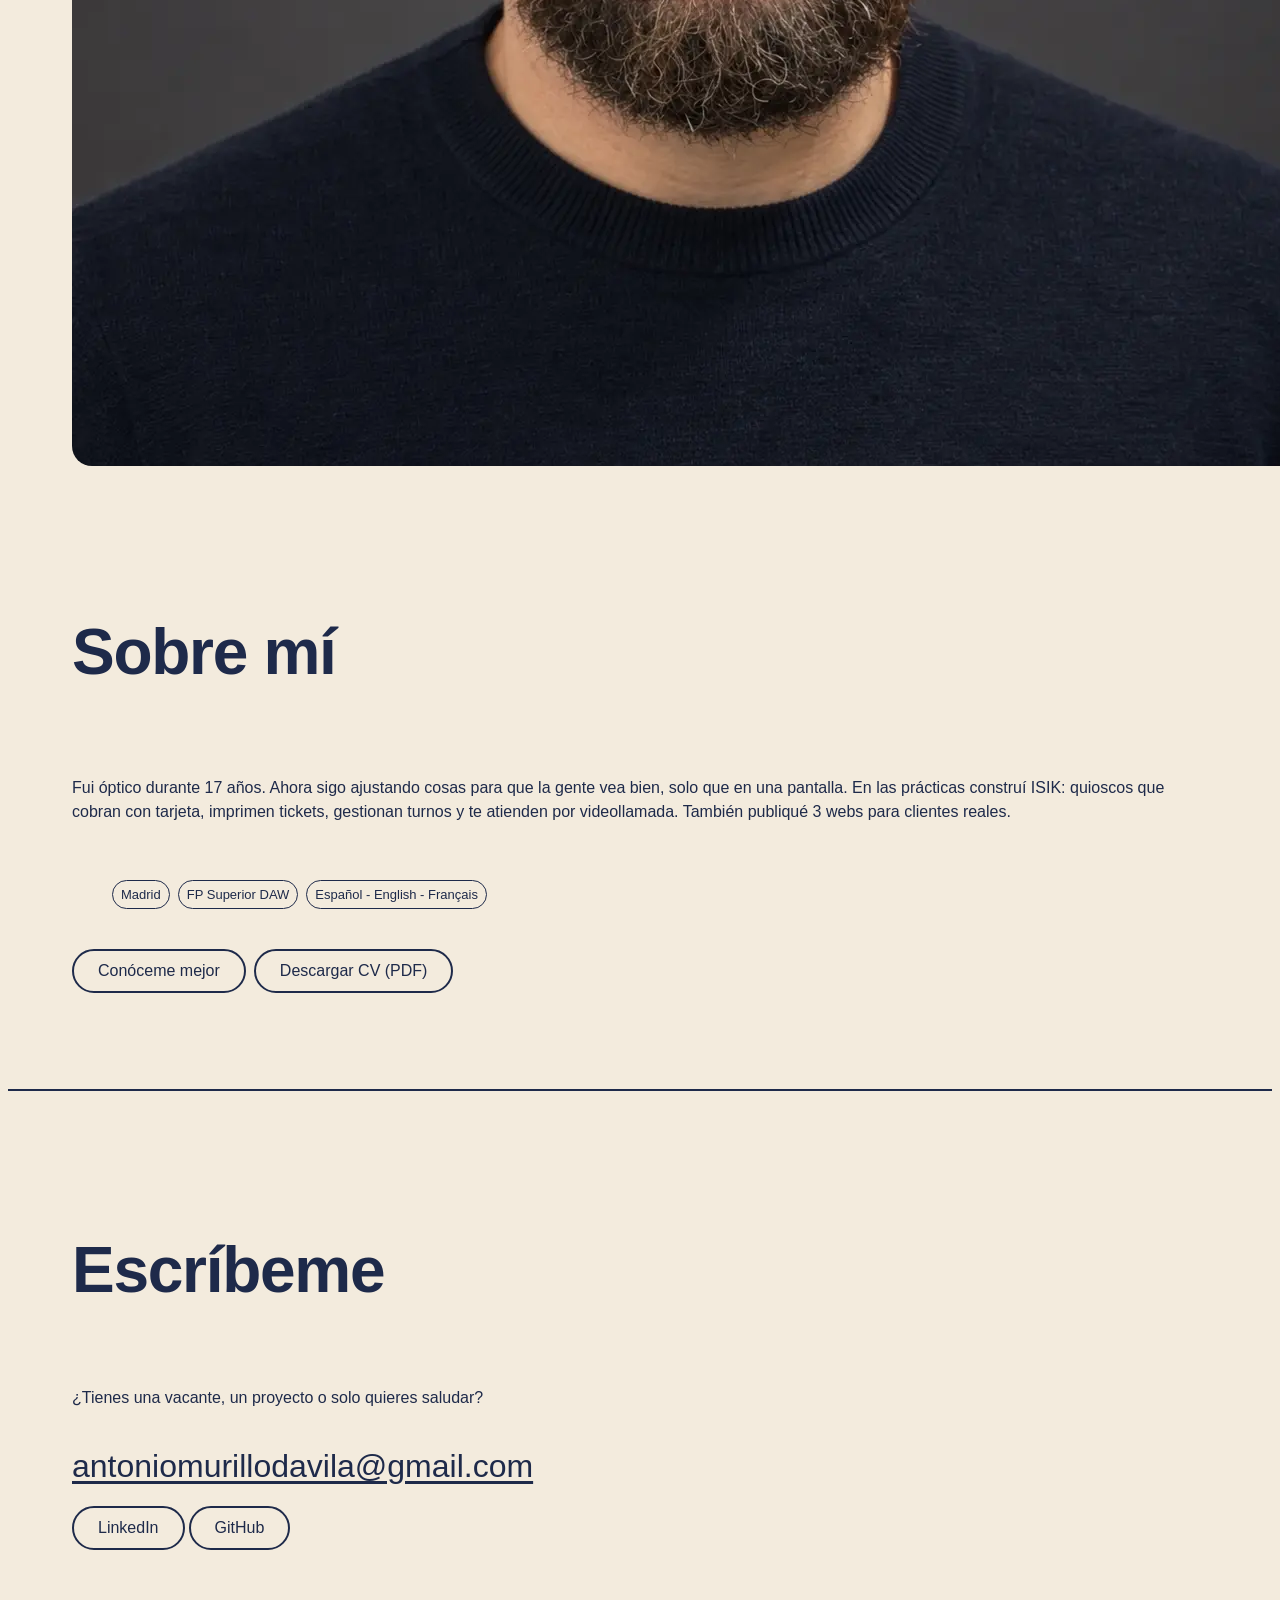
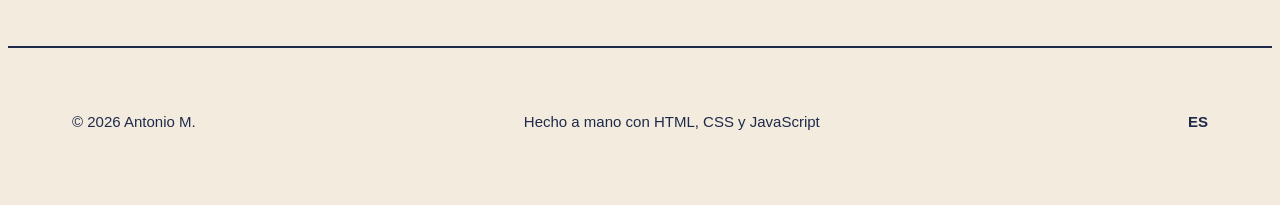
==== commit 220df65c: "Ajuste de clases de CSS y retoques de las cards" ====
--- a/index.html
+++ b/index.html
@@ -210,14 +210,10 @@
         </div>
         <div class="rejilla-article">
           <article class="tarjeta">
-            <img
-              src="assets/img/colorea-2.webp"
-              alt=""
-              class="tarjeta-imagen"
-            />
-            <div class="tarjeta-cuerpo">
-              <h3>
-                <a href="colorea.html" class="titulo-tarjeta"
+            <img src="assets/img/colorea.webp" alt="" class="tarjeta-imagen" />
+            <div class="tarjeta-cuerpo">
+              <h3 class="titulo-tarjeta">
+                <a href="colorea.html" class="tarjeta-enlace"
                   >Colorea por números</a
                 >
               </h3>
@@ -231,8 +227,8 @@
           <article class="tarjeta">
             <img src="assets/img/tester.webp" alt="" class="tarjeta-imagen" />
             <div class="tarjeta-cuerpo">
-              <h3>
-                <a href="tester.html" class="titulo-tarjeta"
+              <h3 class="titulo-tarjeta">
+                <a href="tester.html" class="tarjeta-enlace"
                   >Tester optométrico</a
                 >
               </h3>
@@ -245,13 +241,13 @@
 
           <article class="tarjeta">
             <img
-              src="assets/img/ilustraciones-2.webp"
-              alt=""
-              class="tarjeta-imagen"
-            />
-            <div class="tarjeta-cuerpo">
-              <h3>
-                <a href="animacion.html" class="titulo-tarjeta">Globos CSS</a>
+              src="assets/img/ilustraciones.webp"
+              alt=""
+              class="tarjeta-imagen"
+            />
+            <div class="tarjeta-cuerpo">
+              <h3 class="titulo-tarjeta">
+                <a href="animacion.html" class="tarjeta-enlace">Globos</a>
               </h3>
 
               <span class="enlace-flecha" aria-hidden="true"
@@ -267,8 +263,8 @@
               class="tarjeta-imagen"
             />
             <div class="tarjeta-cuerpo">
-              <h3>
-                <a href="tienda.html" class="titulo-tarjeta"
+              <h3 class="titulo-tarjeta">
+                <a href="tienda.html" class="tarjeta-enlace"
                   >Catálogo de productos informáticos
                 </a>
               </h3>
--- a/css/tokens.css
+++ b/css/tokens.css
@@ -87,6 +87,12 @@
   --interlineado: 1.5;
 
   --muestra-tamano: 96px;
+
+  --titulo-1: clamp(48px, 7vw, 112px);
+
+  --titulo-2: clamp(32px, 3.5vw, 52px);
+
+  --titulo-3: clamp(20px, 1.6vw, 24px);
 }
 
 [data-tema="alegria"] {
--- a/css/main.css
+++ b/css/main.css
@@ -21,6 +21,15 @@
 main > .seccion:first-child {
   border-top: none;
 }
+h1 {
+  font-size: var(--titulo-1);
+}
+h2 {
+  font: var(--titulo-2);
+}
+.titulo-tarjeta {
+  font: var(--titulo-3);
+}
 h1,
 h2,
 h3 {
@@ -278,11 +287,7 @@
 .seccion-contacto {
   gap: var(--espacio-2);
 }
-.seccion-contacto h2 {
-  font-size: clamp(56px, 15vw, 230px);
-  line-height: 0.85;
-  letter-spacing: -0.02em;
-}
+
 .correo {
   font-size: clamp(16px, 4.5vw, 32px);
 }
@@ -311,9 +316,7 @@
   border-bottom: 2px solid;
   padding-bottom: 4px;
 }
-.titulo-tarjeta {
-  font-size: 24px;
-}
+
 .texto-largo {
   max-width: 65ch;
 }
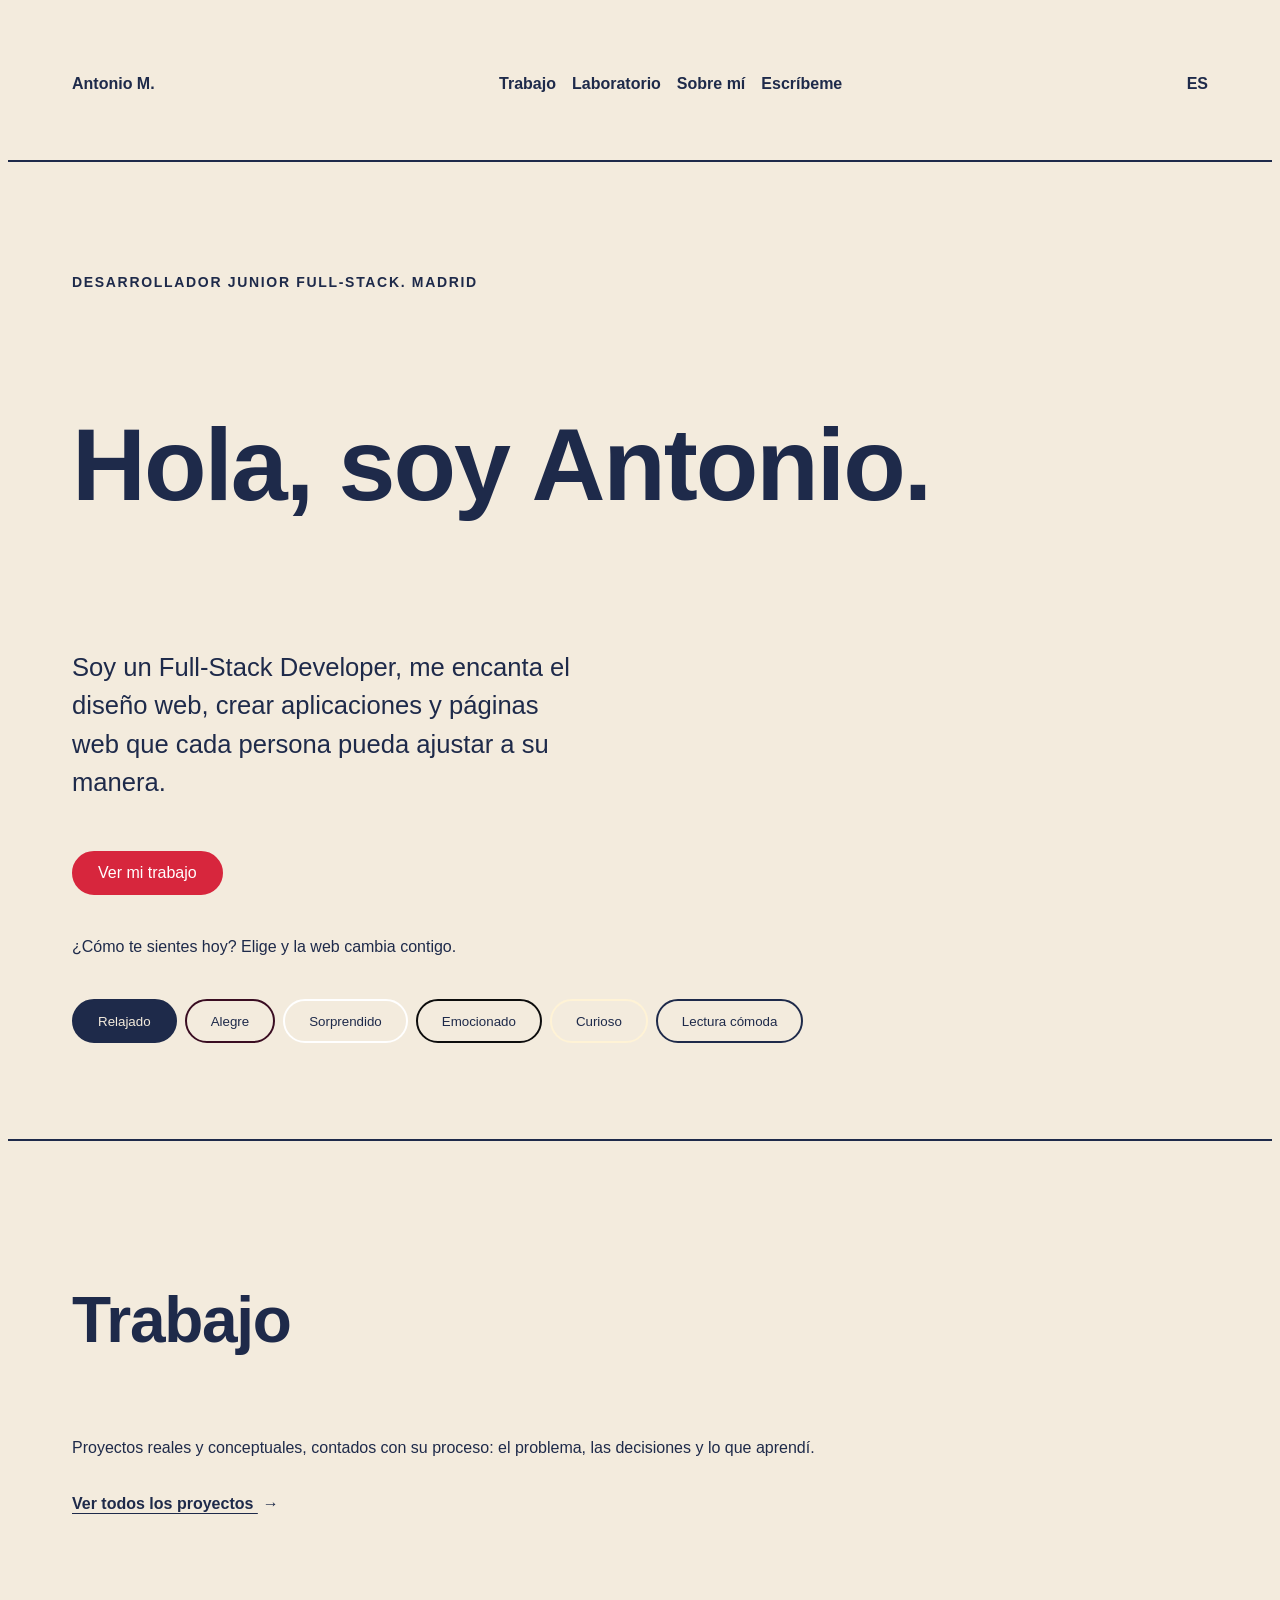
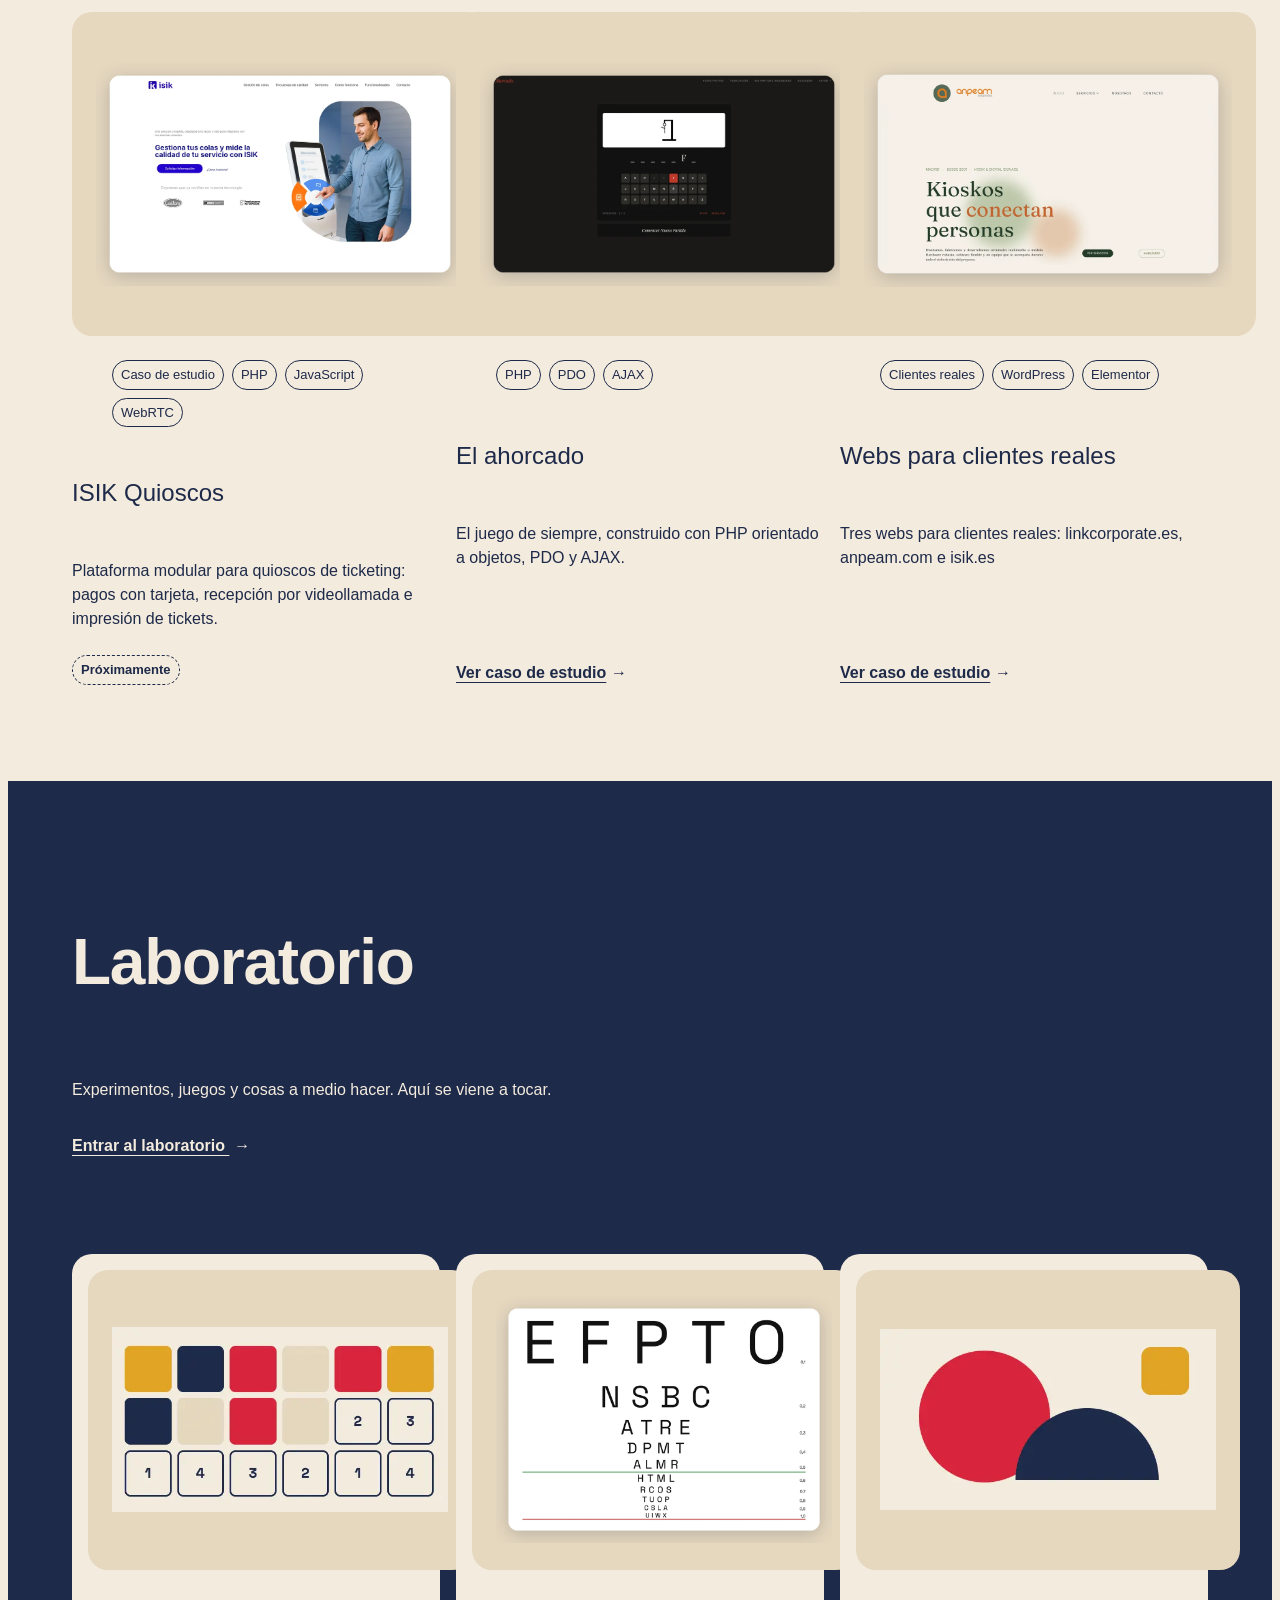
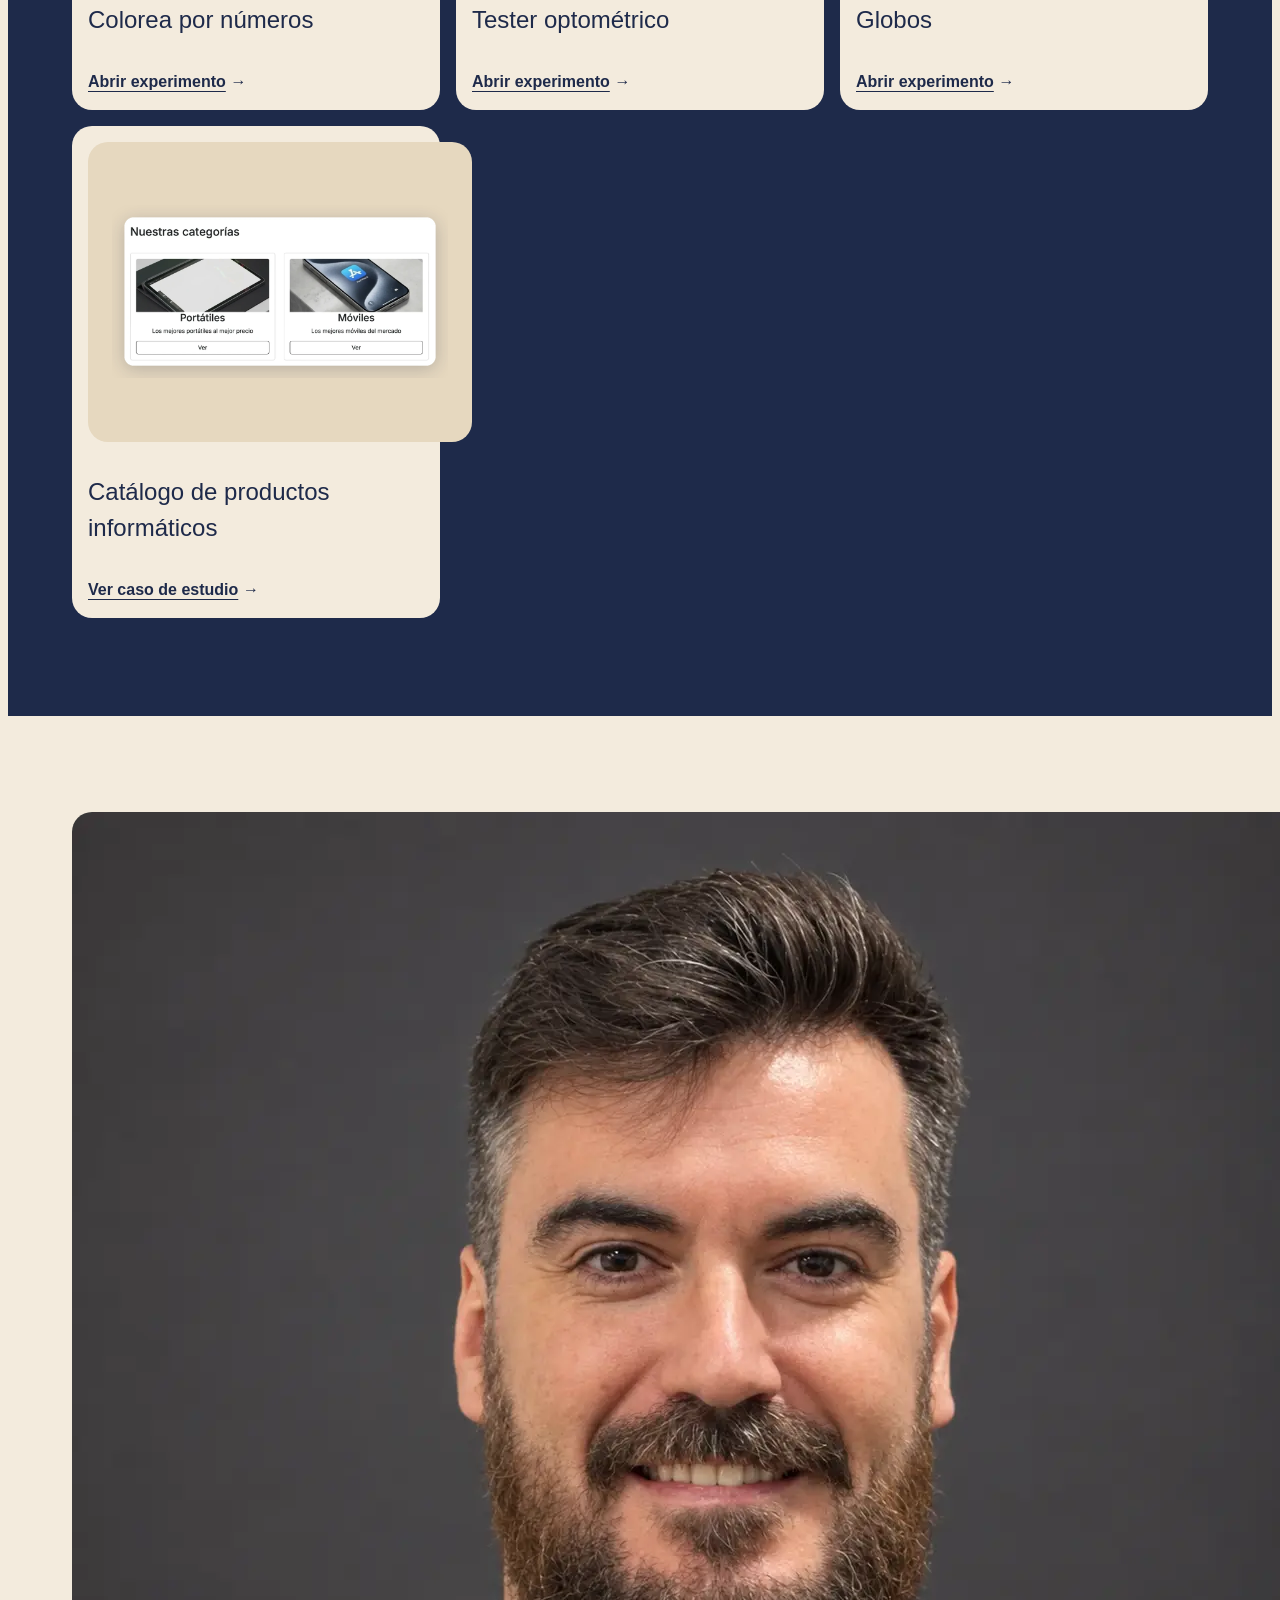
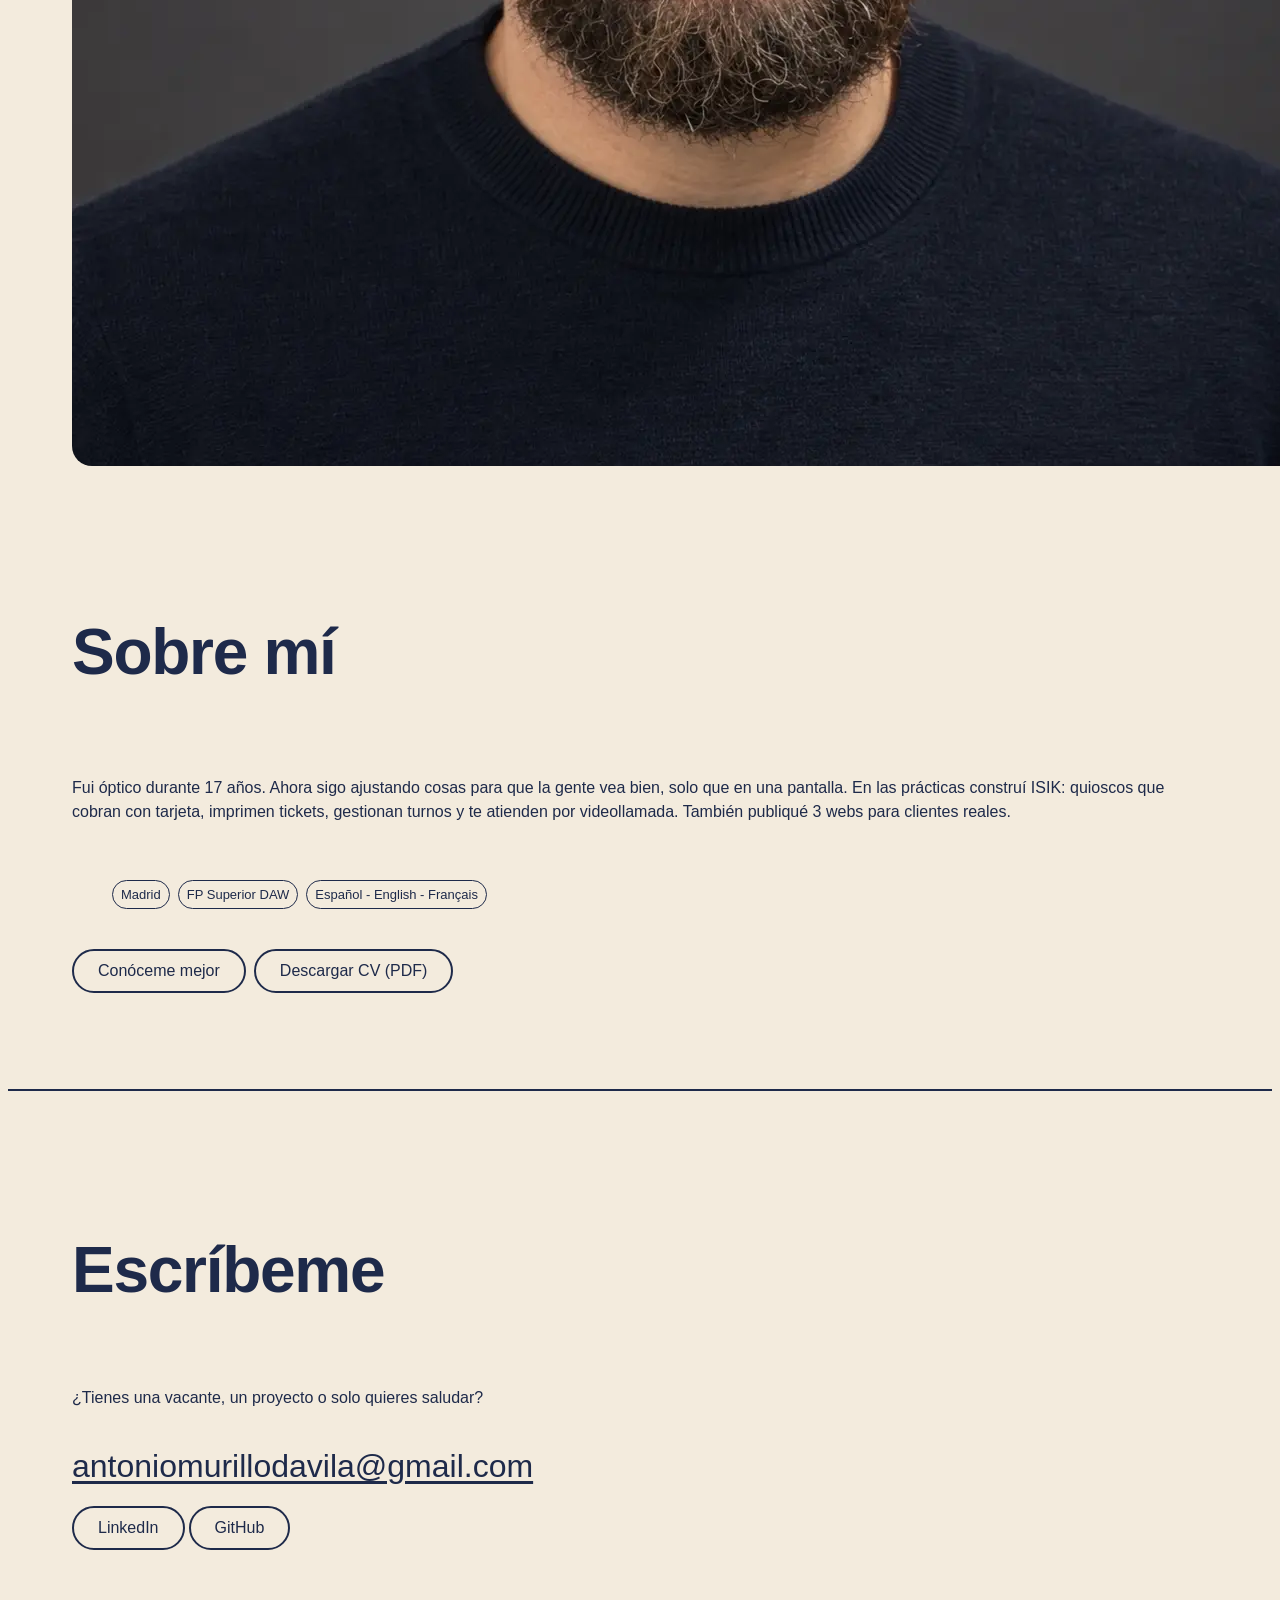
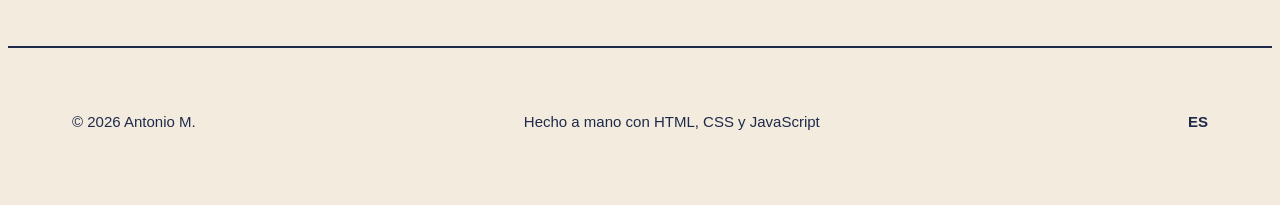
==== commit af946258: "Ajuste de clases de CSS y retoques de las cards" ====
--- a/index.html
+++ b/index.html
@@ -152,8 +152,8 @@
                 <li>AJAX</li>
               </ul>
 
-              <h3>
-                <a href="ahorcado.html" class="titulo-tarjeta">El ahorcado</a>
+              <h3 class="titulo-tarjeta">
+                <a href="ahorcado.html" class="tarjeta-enlace">El ahorcado</a>
               </h3>
               <p>
                 El juego de siempre, construido con PHP orientado a objetos, PDO
@@ -179,8 +179,8 @@
                 <li>Elementor</li>
               </ul>
 
-              <h3>
-                <a href="webs.html" class="titulo-tarjeta"
+              <h3 class="titulo-tarjeta">
+                <a href="webs.html" class="tarjeta-enlace"
                   >Webs para clientes reales
                 </a>
               </h3>
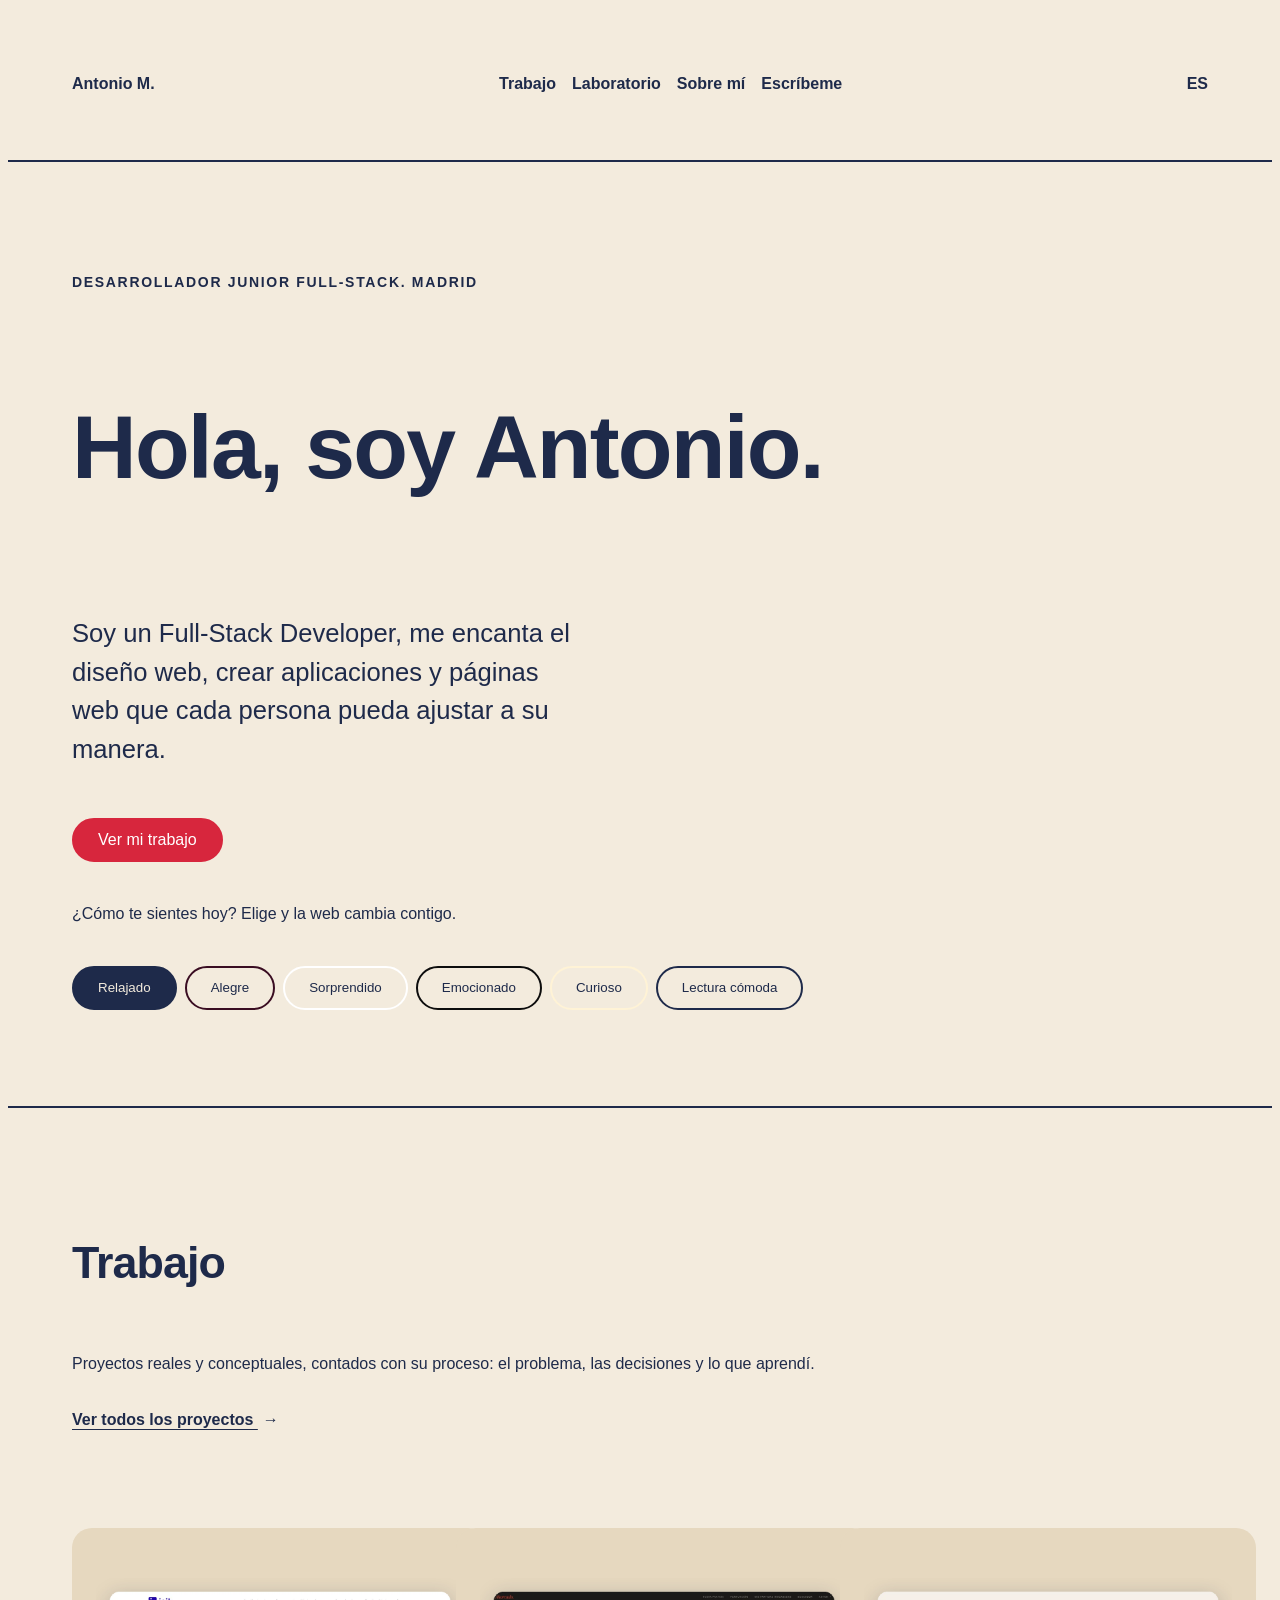
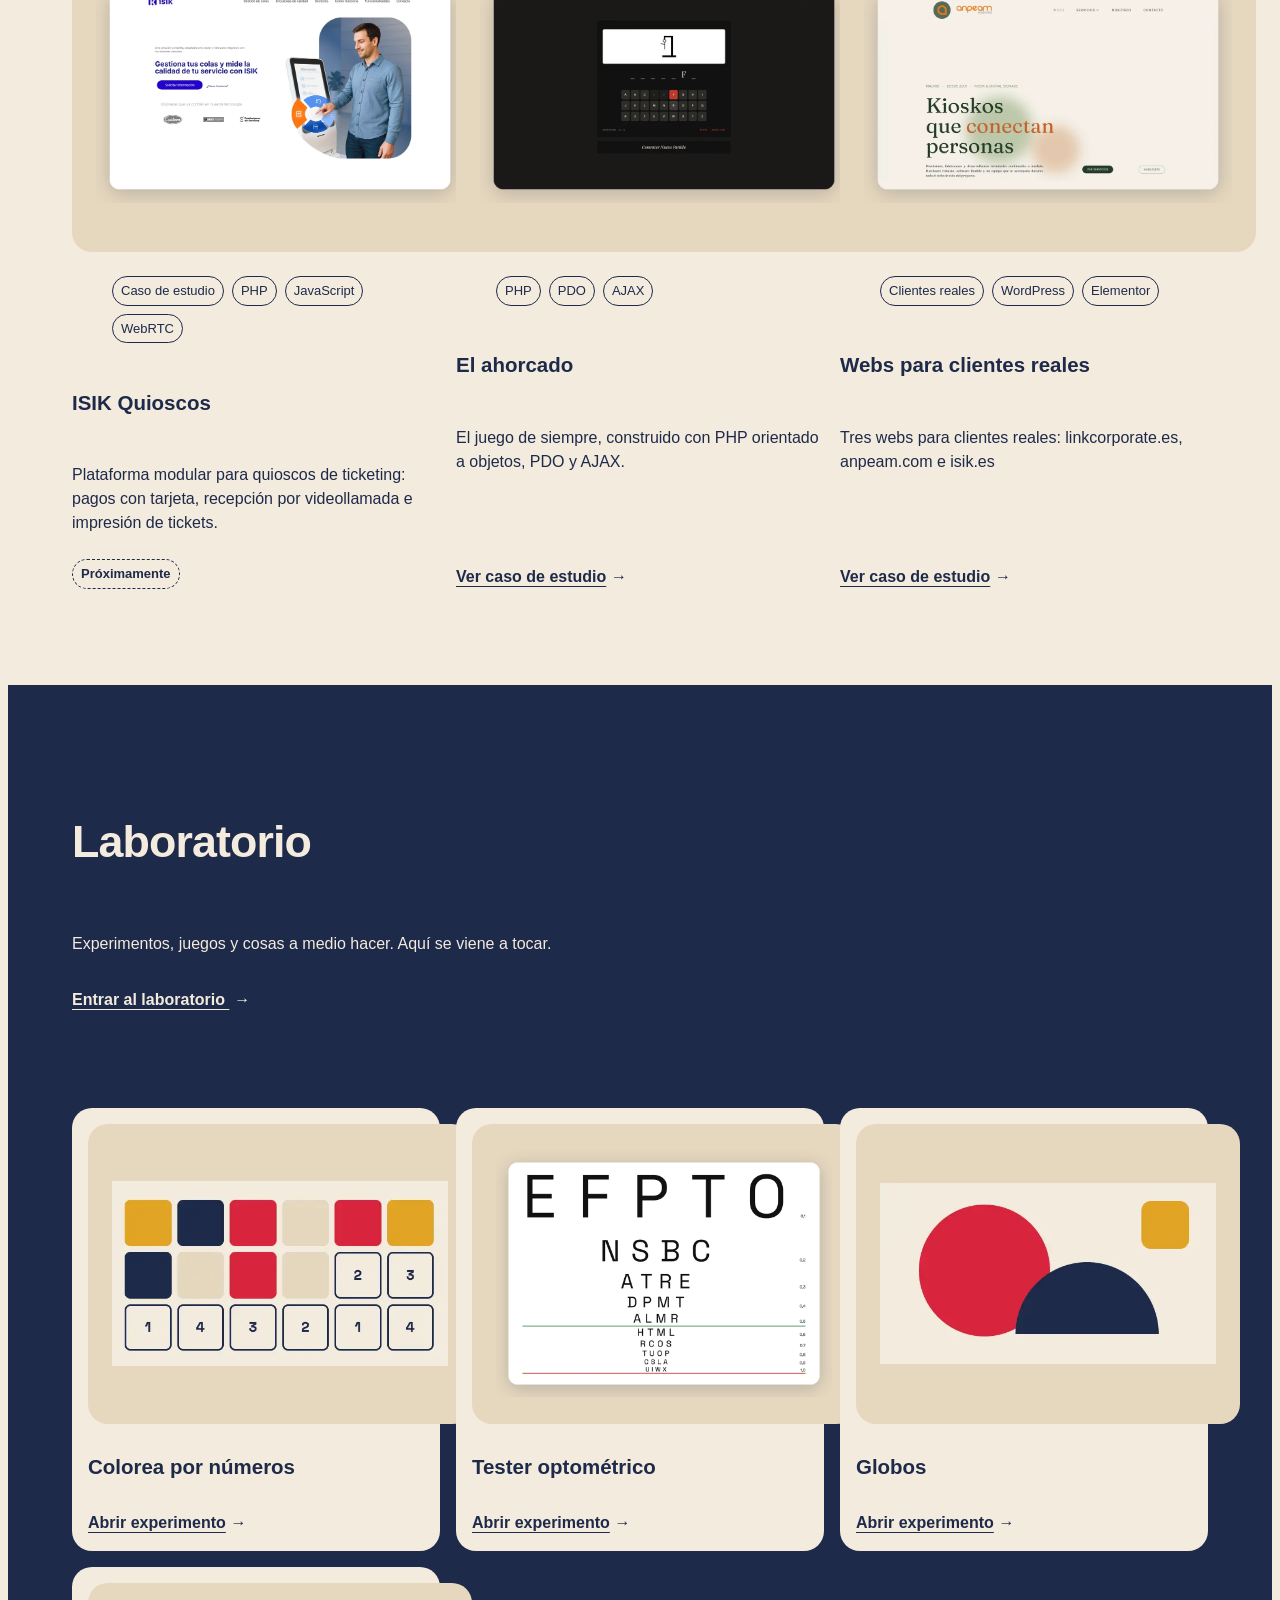
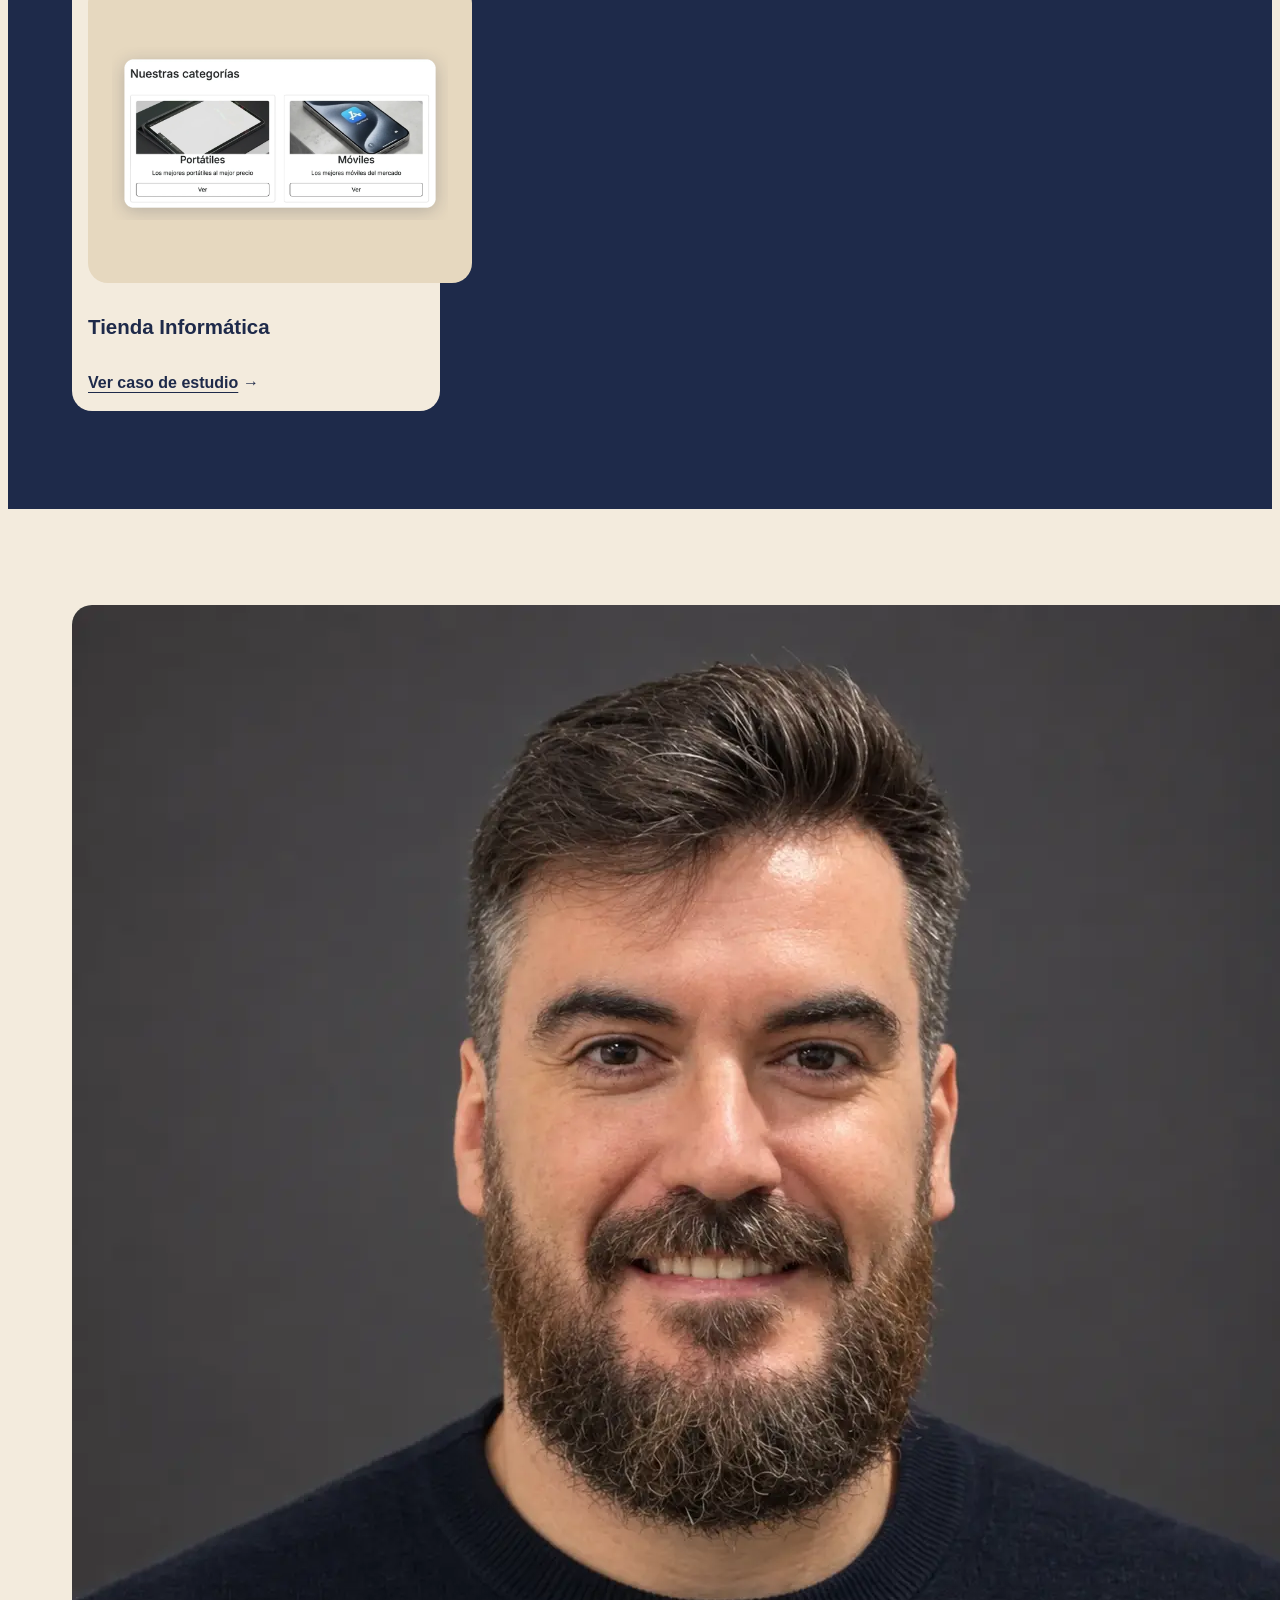
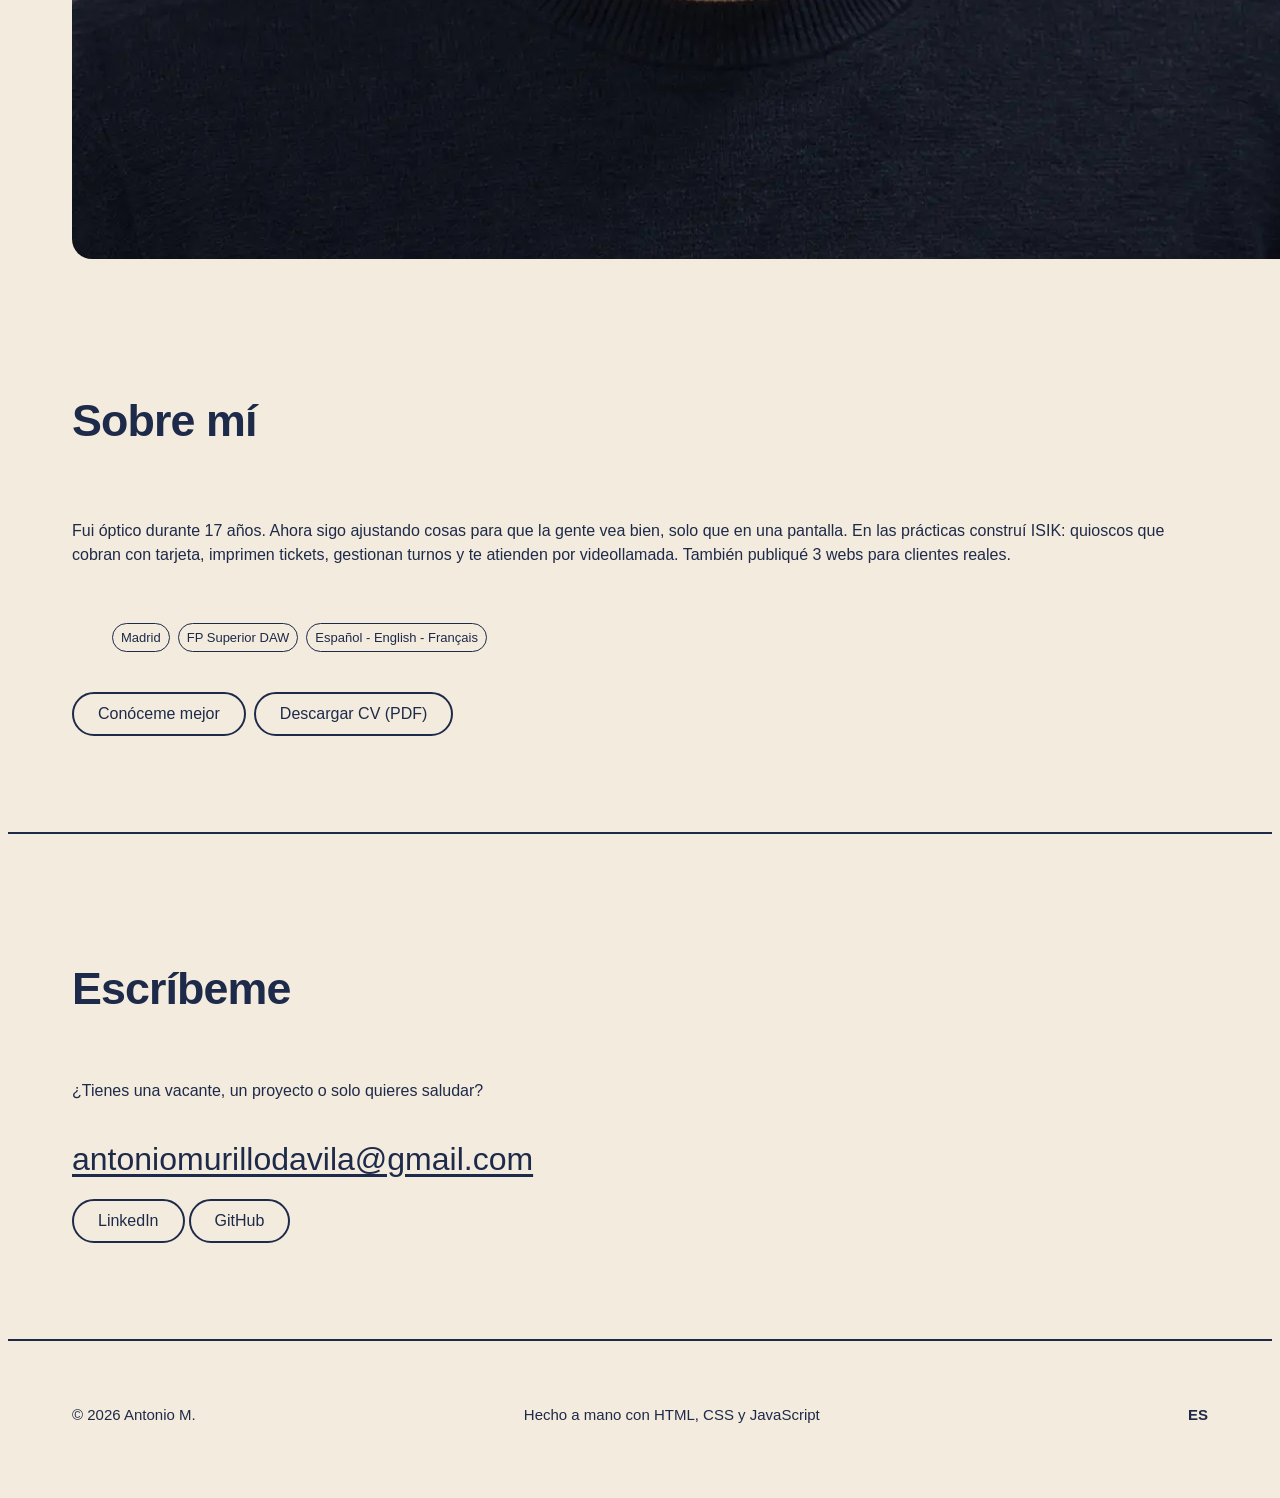
==== commit 0b353181: "Ajuste de clases de CSS y retoques de las cards" ====
--- a/index.html
+++ b/index.html
@@ -265,7 +265,7 @@
             <div class="tarjeta-cuerpo">
               <h3 class="titulo-tarjeta">
                 <a href="tienda.html" class="tarjeta-enlace"
-                  >Catálogo de productos informáticos
+                  >Tienda Informática
                 </a>
               </h3>
 
--- a/css/main.css
+++ b/css/main.css
@@ -21,15 +21,7 @@
 main > .seccion:first-child {
   border-top: none;
 }
-h1 {
-  font-size: var(--titulo-1);
-}
-h2 {
-  font: var(--titulo-2);
-}
-.titulo-tarjeta {
-  font: var(--titulo-3);
-}
+
 h1,
 h2,
 h3 {
@@ -103,7 +95,7 @@
   gap: var(--espacio-1);
 }
 h1 {
-  font-size: clamp(56px, 8vw, 136px);
+  font-size: var(--titulo-1);
   line-height: 0.95;
   letter-spacing: -0.02em;
 }
@@ -221,7 +213,7 @@
   gap: var(--espacio-2);
 }
 h2 {
-  font-size: clamp(44px, 5vw, 88px);
+  font-size: var(--titulo-2);
   line-height: 0.95;
   letter-spacing: -0.02em;
 }
@@ -474,7 +466,7 @@
 }
 
 .titulo-tarjeta {
-  font-size: 24px;
+  font-size: var(--titulo-3);
 }
 
 .tarjeta-enlace {
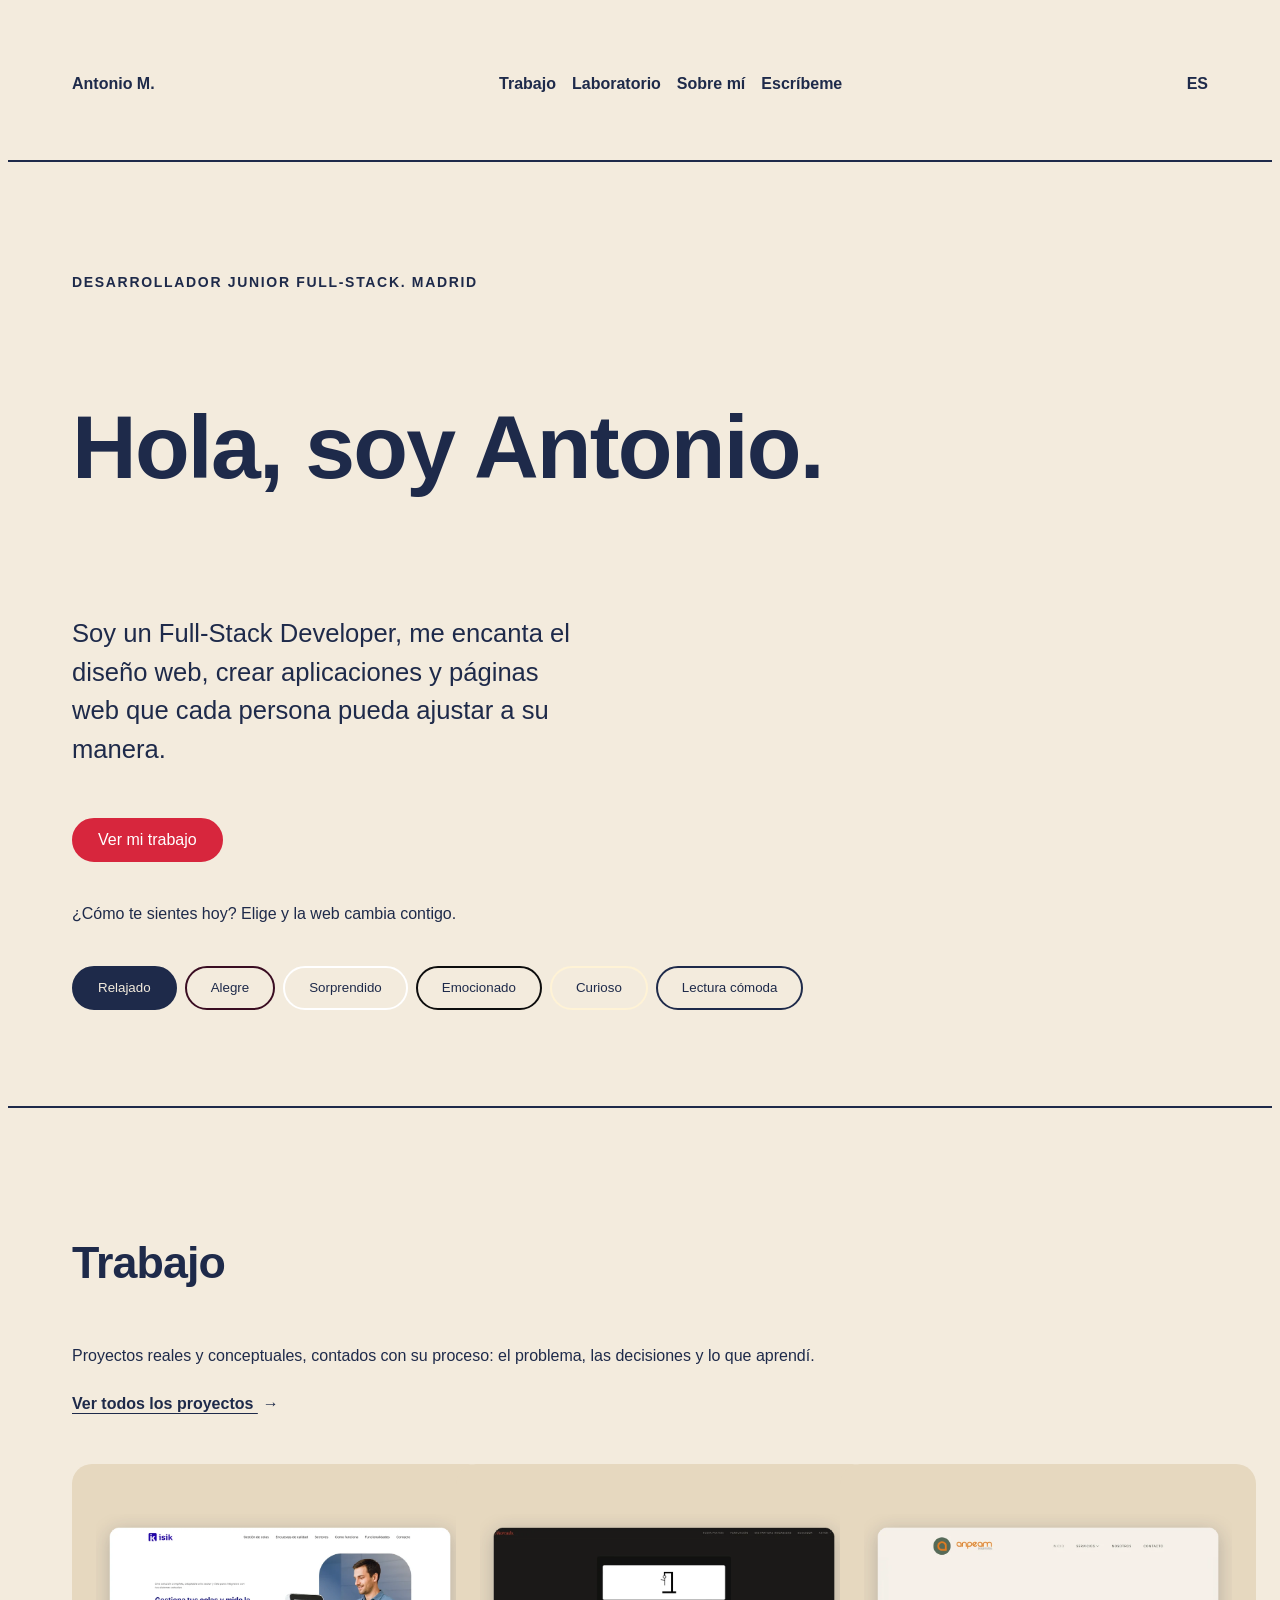
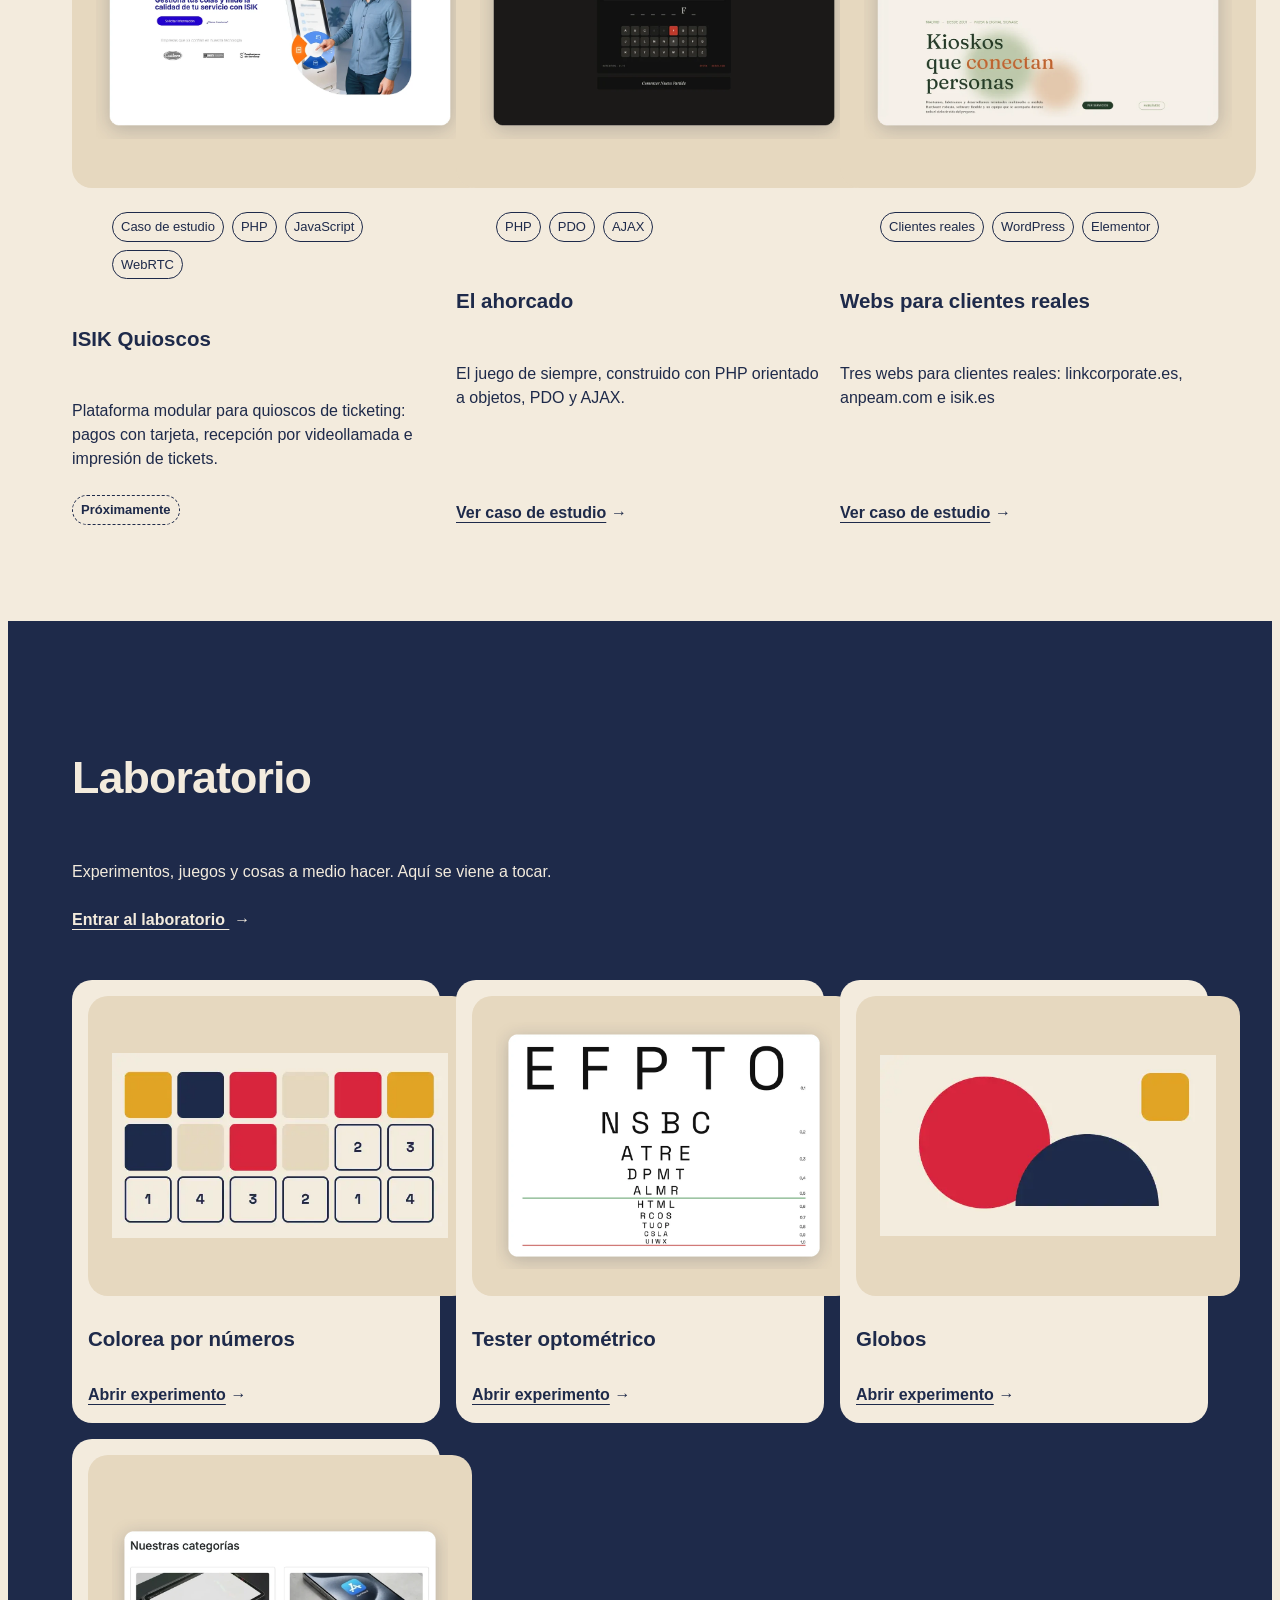
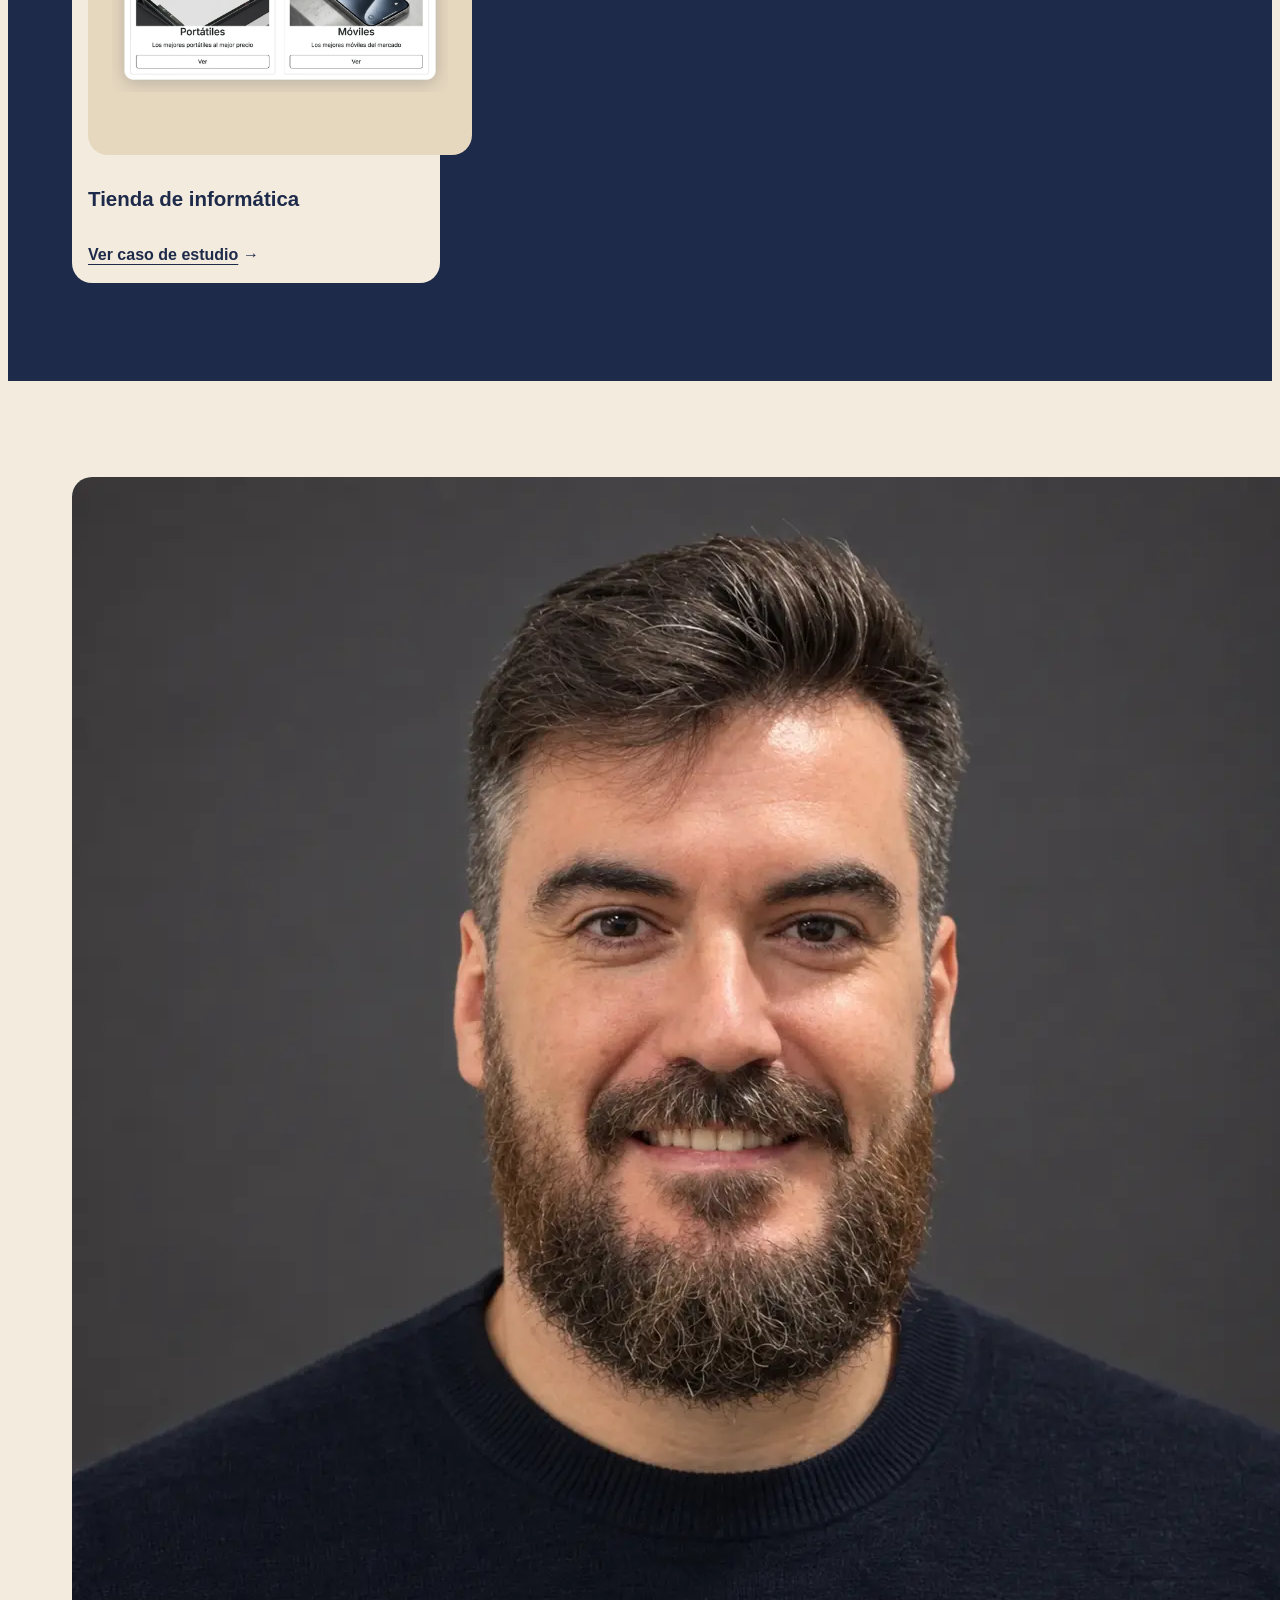
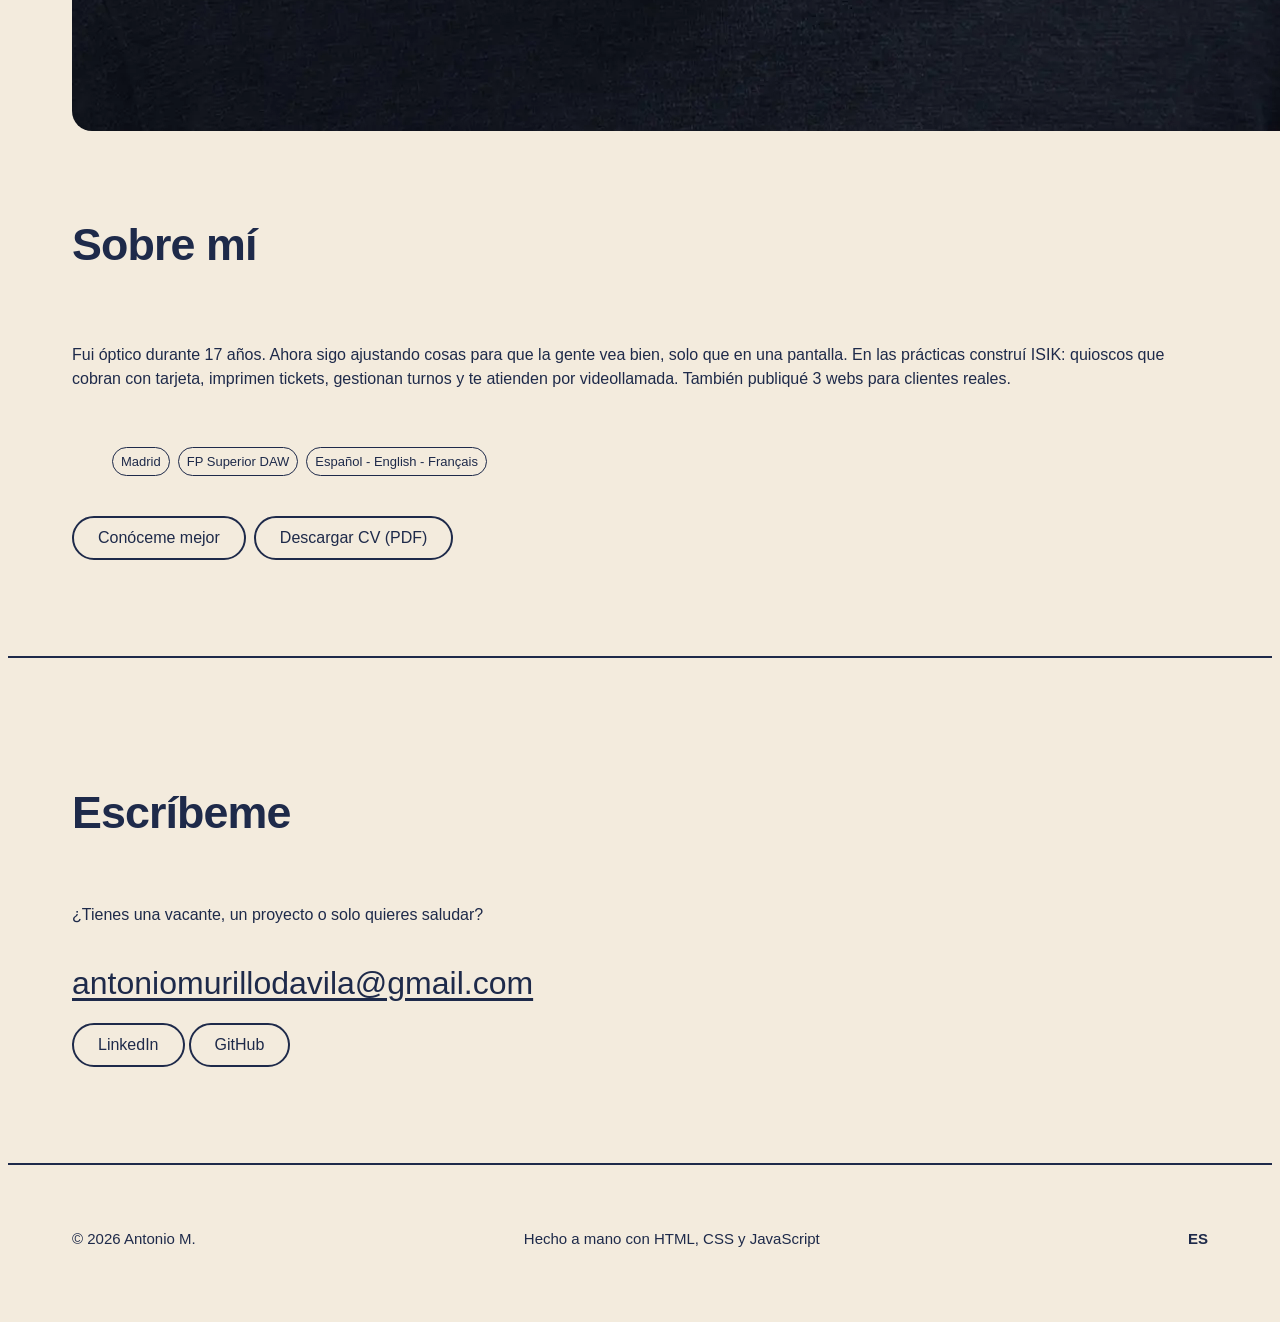
==== commit 486862a1: "Ajuste de clases de CSS y retoques de las cards" ====
--- a/index.html
+++ b/index.html
@@ -265,7 +265,7 @@
             <div class="tarjeta-cuerpo">
               <h3 class="titulo-tarjeta">
                 <a href="tienda.html" class="tarjeta-enlace"
-                  >Tienda Informática
+                  >Tienda de informática
                 </a>
               </h3>
 
--- a/css/main.css
+++ b/css/main.css
@@ -205,12 +205,12 @@
   border-top: 2px solid var(--color-tinta);
   display: flex;
   flex-direction: column;
-  gap: var(--espacio-5);
+  gap: var(--espacio-4);
 }
 .cabecera-seccion {
   display: flex;
   flex-direction: column;
-  gap: var(--espacio-2);
+  gap: var(--espacio-1);
 }
 h2 {
   font-size: var(--titulo-2);
@@ -512,3 +512,72 @@
     transform: scale(1.02);
   }
 }
+
+/* ---------- Con qué trabajo ---------- */
+.stack {
+  display: grid;
+  grid-template-columns: repeat(2, 1fr);
+  gap: var(--espacio-3);
+}
+.stack-grupo {
+  display: flex;
+  flex-direction: column;
+  gap: var(--espacio-2);
+  padding: var(--espacio-3);
+  border-radius: var(--radio-esquinas);
+  background-color: var(--color-fondo);
+  box-shadow:
+    inset 0 0 32px color-mix(in srgb, var(--color-tinta) 14%, transparent),
+    inset 0 0 0 1px color-mix(in srgb, var(--color-tinta) 10%, transparent);
+}
+.stack-grupo h3 {
+  font-size: 13px;
+  text-transform: uppercase;
+  letter-spacing: 0.12em;
+}
+@media (max-width: 700px) {
+  .stack {
+    grid-template-columns: 1fr;
+  }
+}
+/* ---------- Línea de tiempo ---------- */
+.linea-tiempo {
+  list-style: none;
+  display: flex;
+  flex-direction: column;
+  gap: var(--espacio-3);
+  max-width: 70ch;
+  padding-left: var(--espacio-3);
+  border-left: 2px solid var(--color-tinta);
+}
+.linea-tiempo li {
+  position: relative;
+  display: grid;
+  grid-template-columns: 11ch 1fr;
+  gap: var(--espacio-2);
+}
+.linea-tiempo li::before {
+  content: "";
+  position: absolute;
+  left: calc(-1 * var(--espacio-3) - 7px);
+  top: 0.35em;
+  width: 12px;
+  height: 12px;
+  border-radius: 50%;
+  background-color: var(--color-acento);
+}
+.fechas {
+  font-weight: 700;
+  font-variant-numeric: tabular-nums;
+}
+.linea-tiempo h3 {
+  font-size: 20px;
+  line-height: 1.2;
+}
+
+@media (max-width: 600px) {
+  .linea-tiempo li {
+    grid-template-columns: 1fr;
+    gap: var(--espacio-0);
+  }
+}
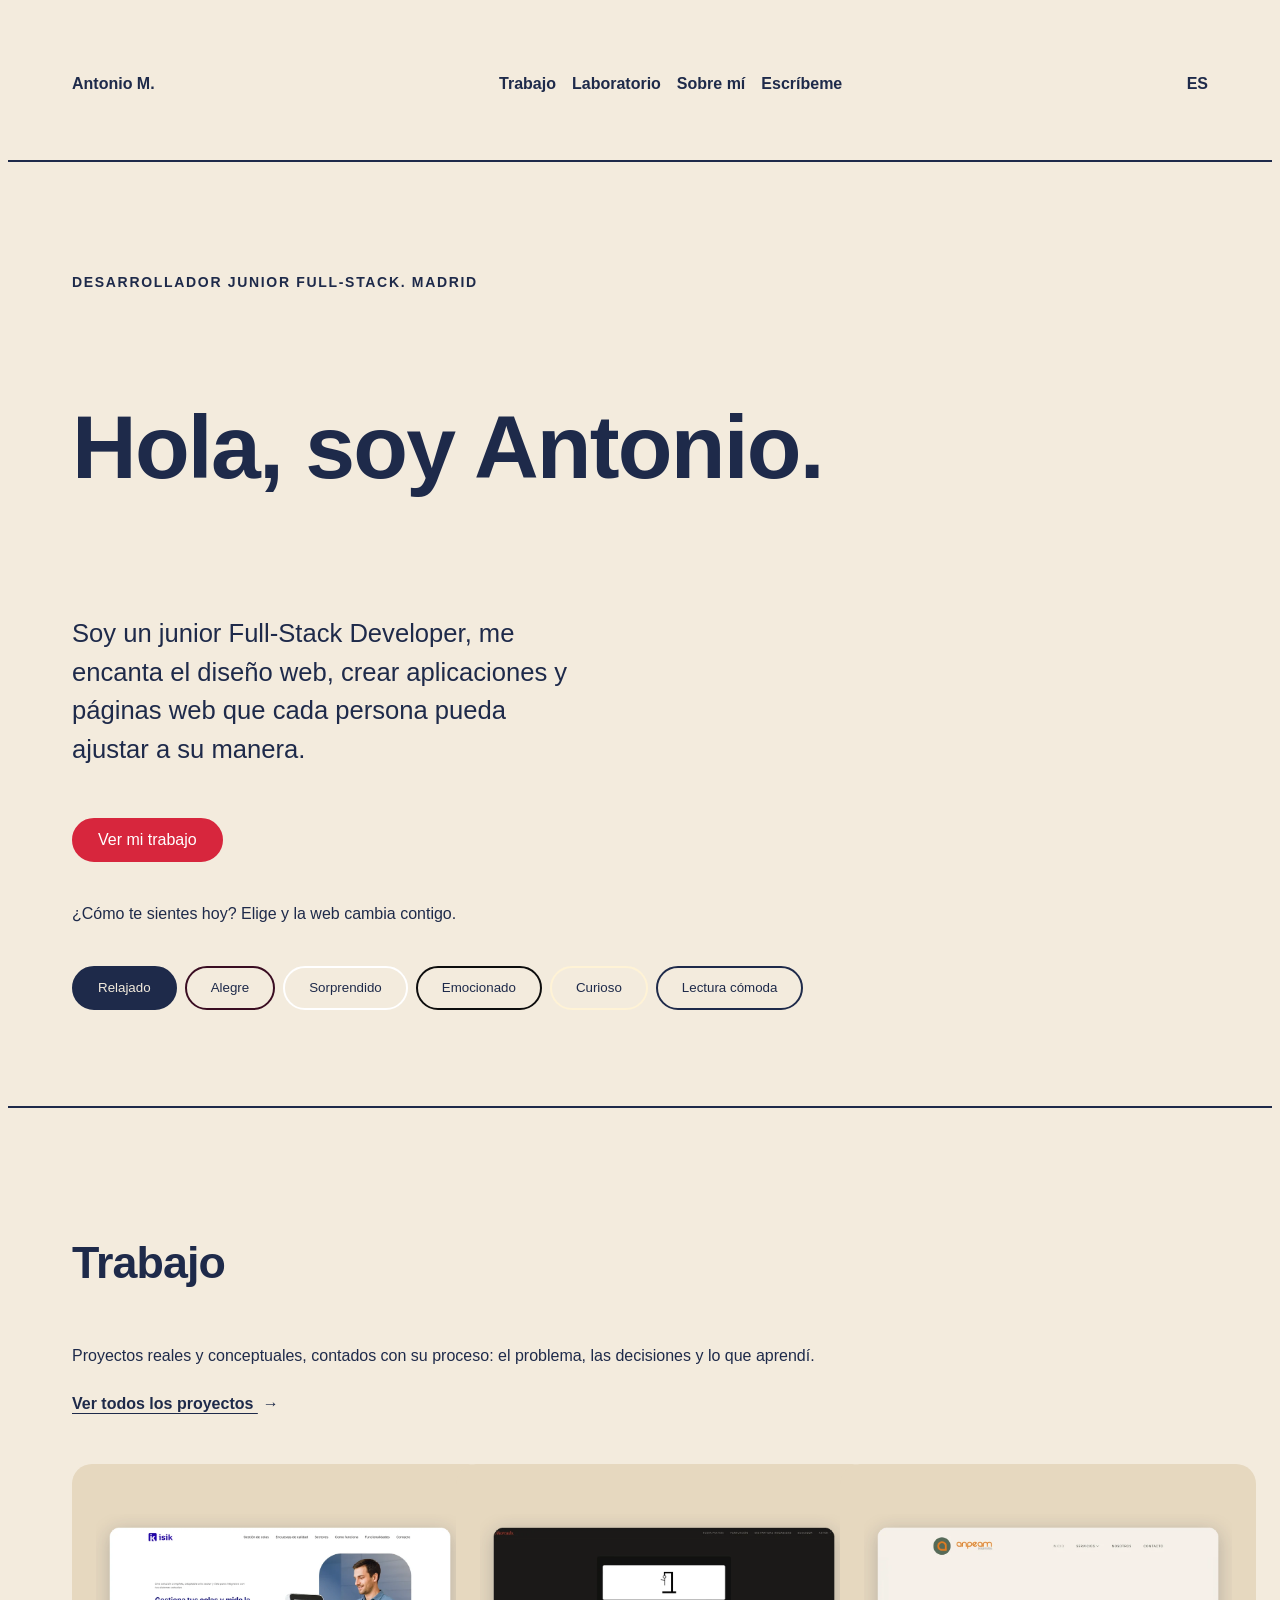
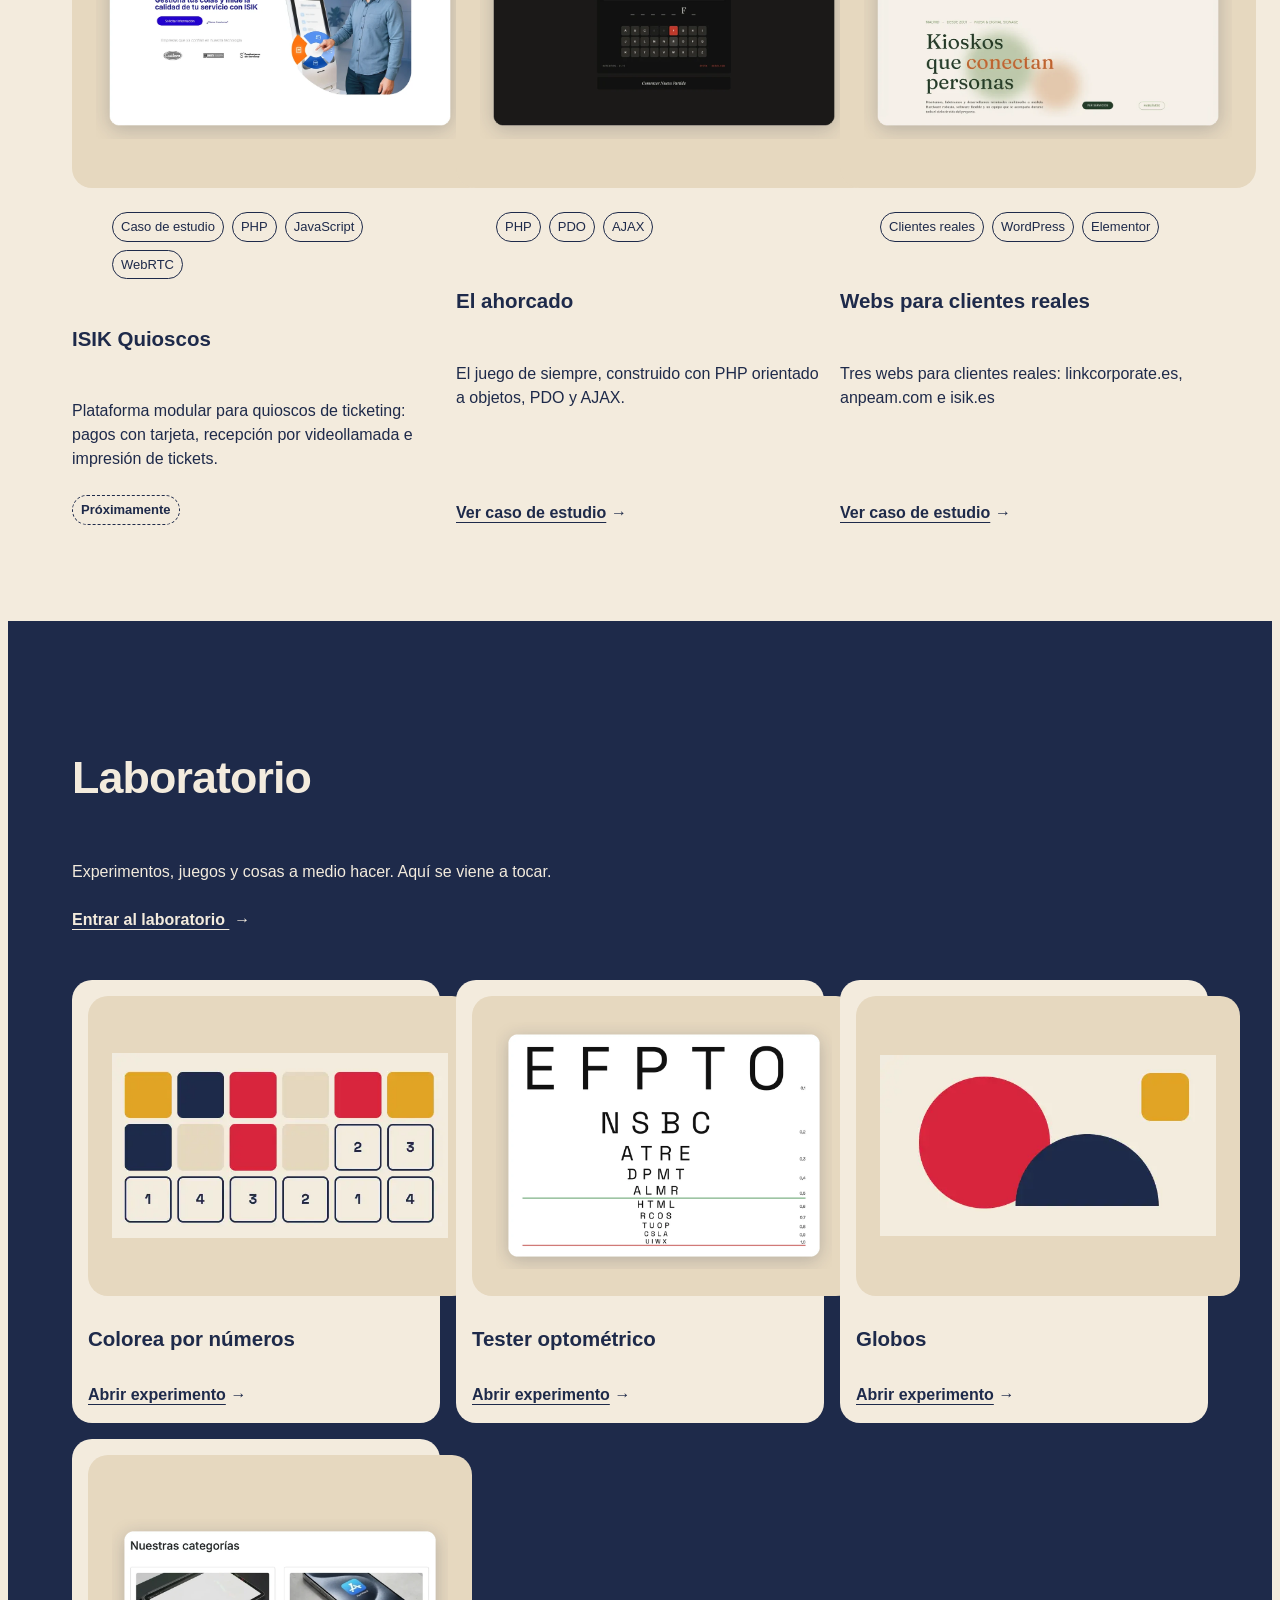
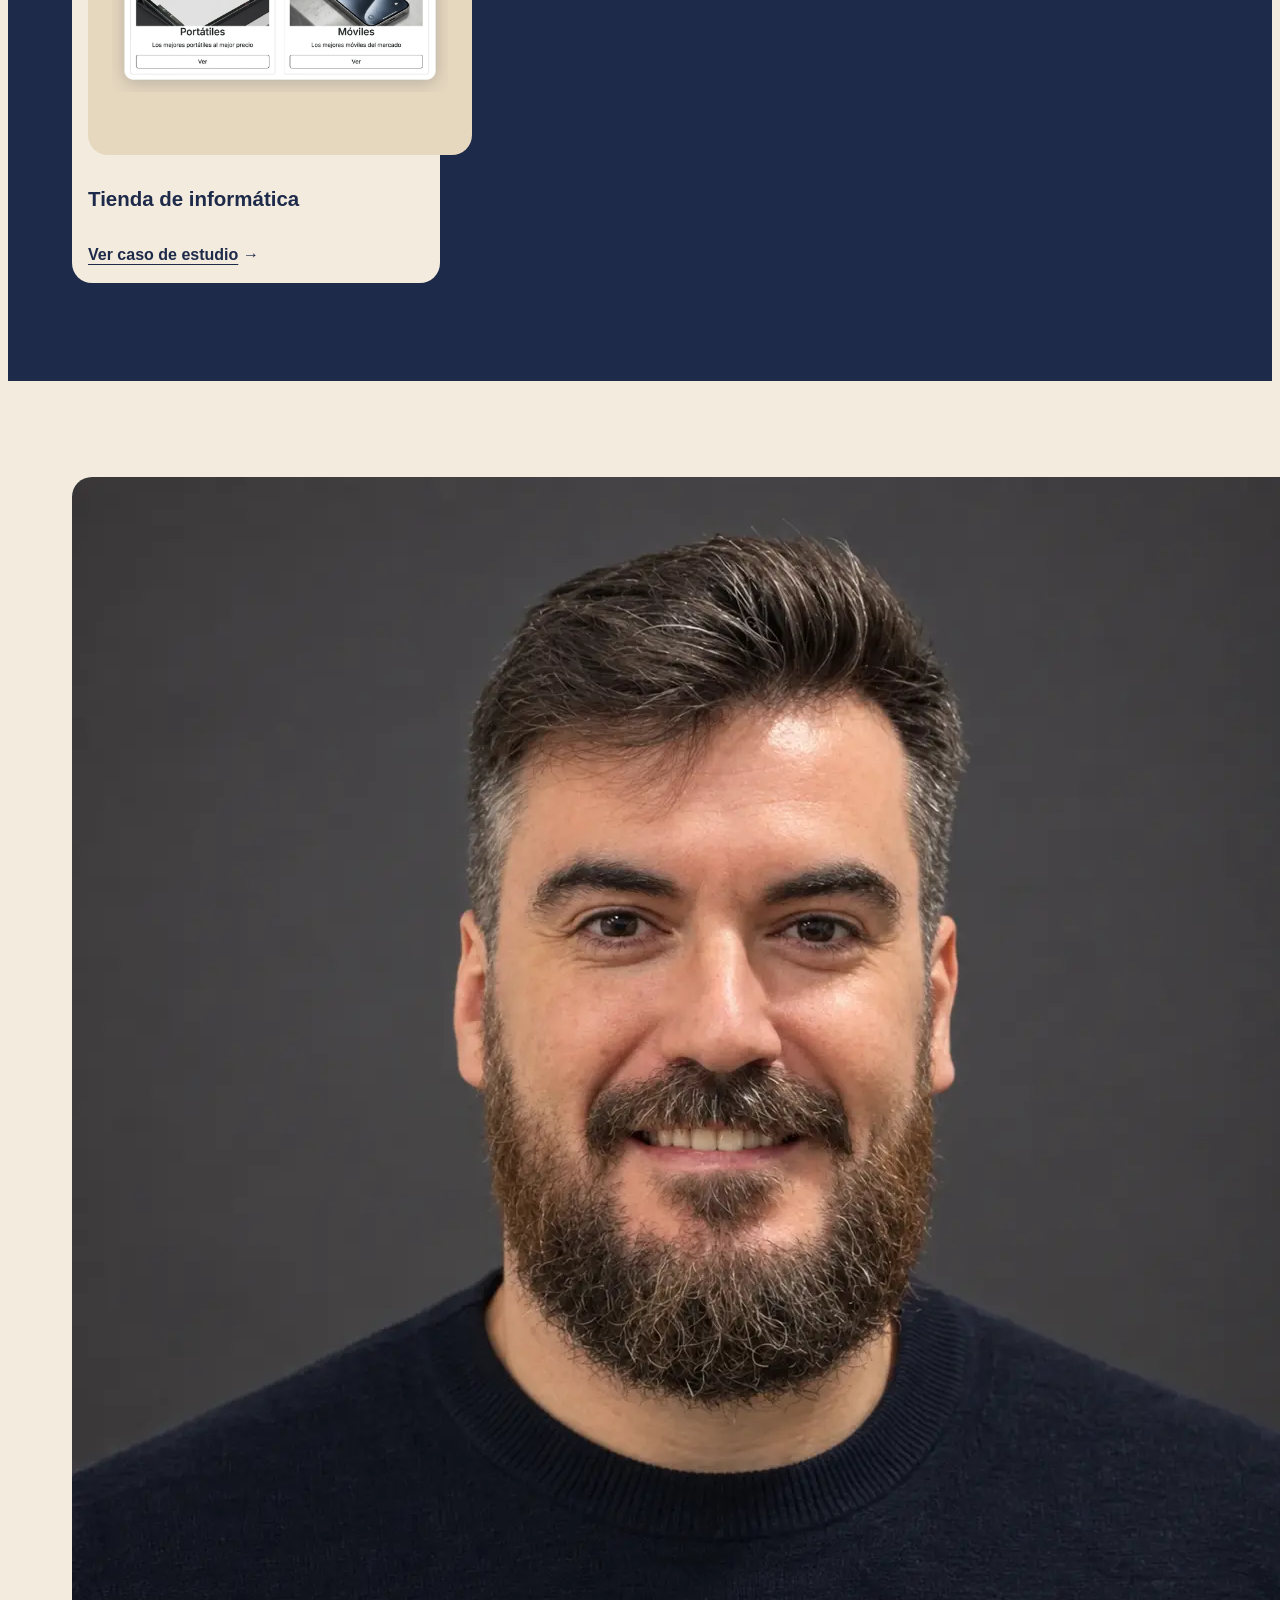
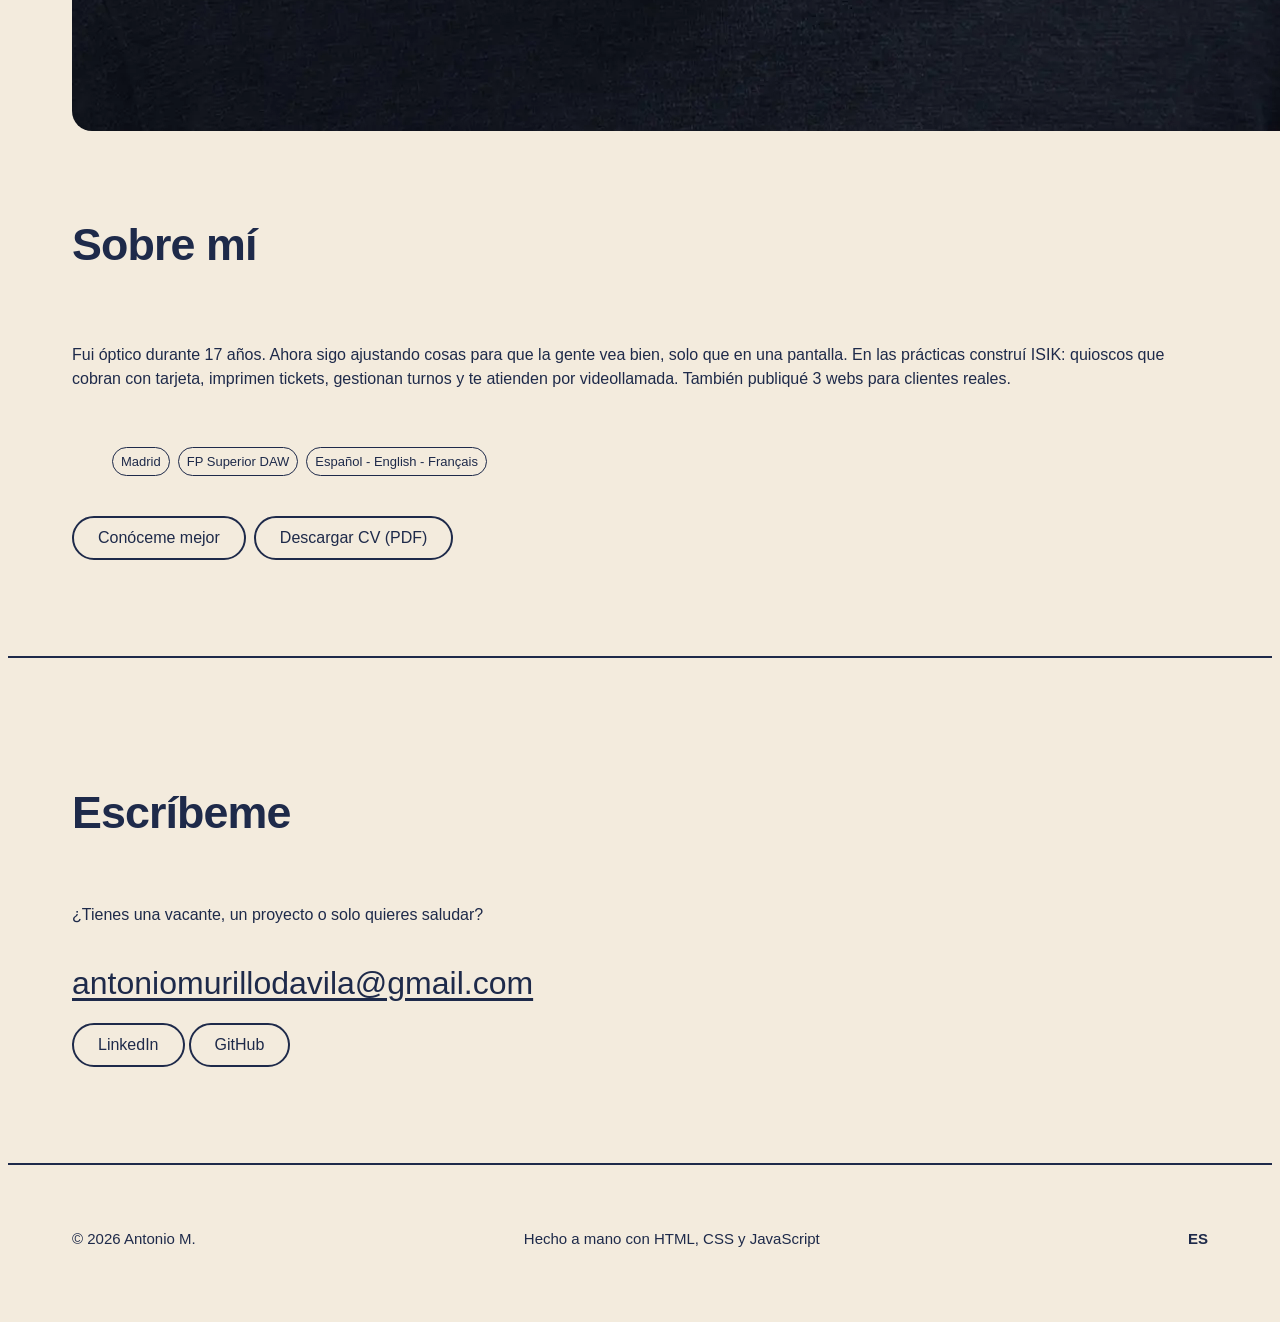
==== commit 8af7d528: "Ajuste de clases de CSS y retoques de las cards" ====
--- a/index.html
+++ b/index.html
@@ -62,7 +62,7 @@
           <p class="antetitulo">desarrollador junior full-stack. madrid</p>
           <h1>Hola, soy Antonio.</h1>
           <p class="presentacion">
-            Soy un Full-Stack Developer, me encanta el diseño web, crear
+            Soy un junior Full-Stack Developer, me encanta el diseño web, crear
             aplicaciones y páginas web que cada persona pueda ajustar a su
             manera.
           </p>
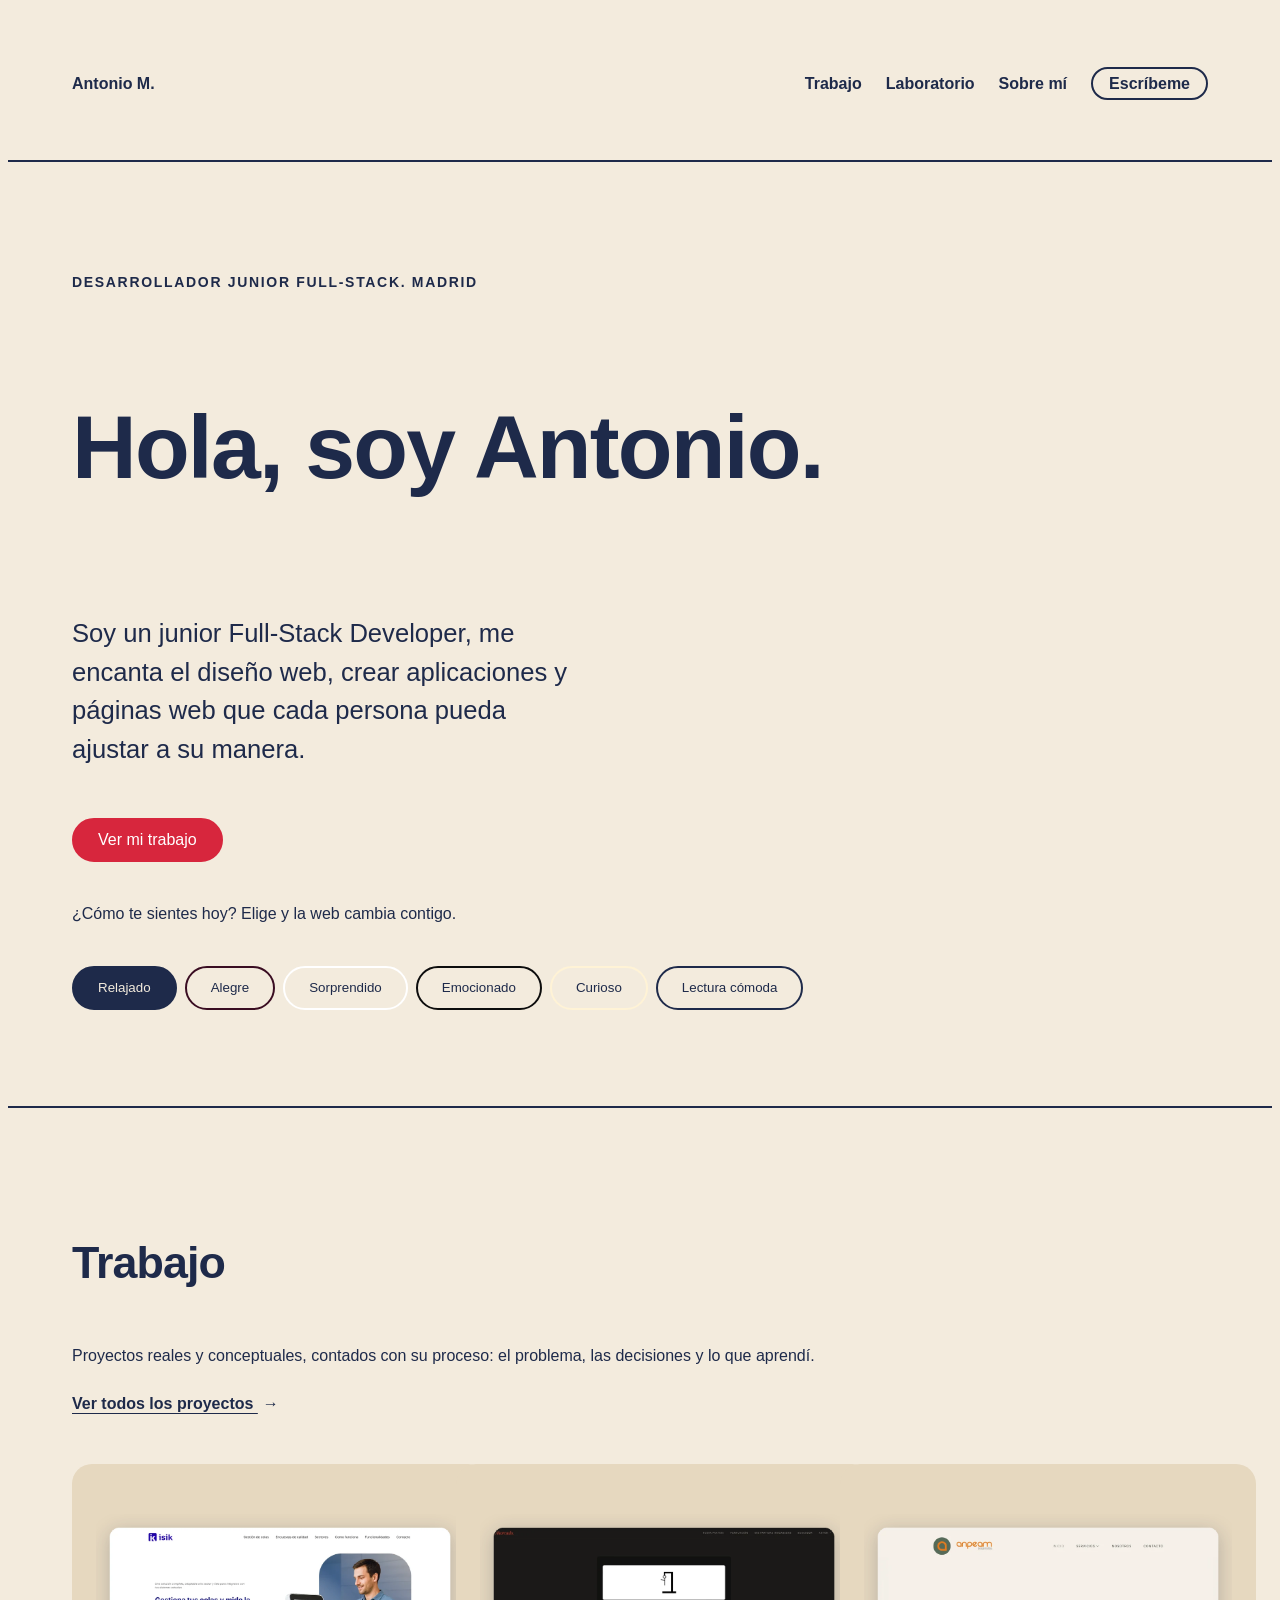
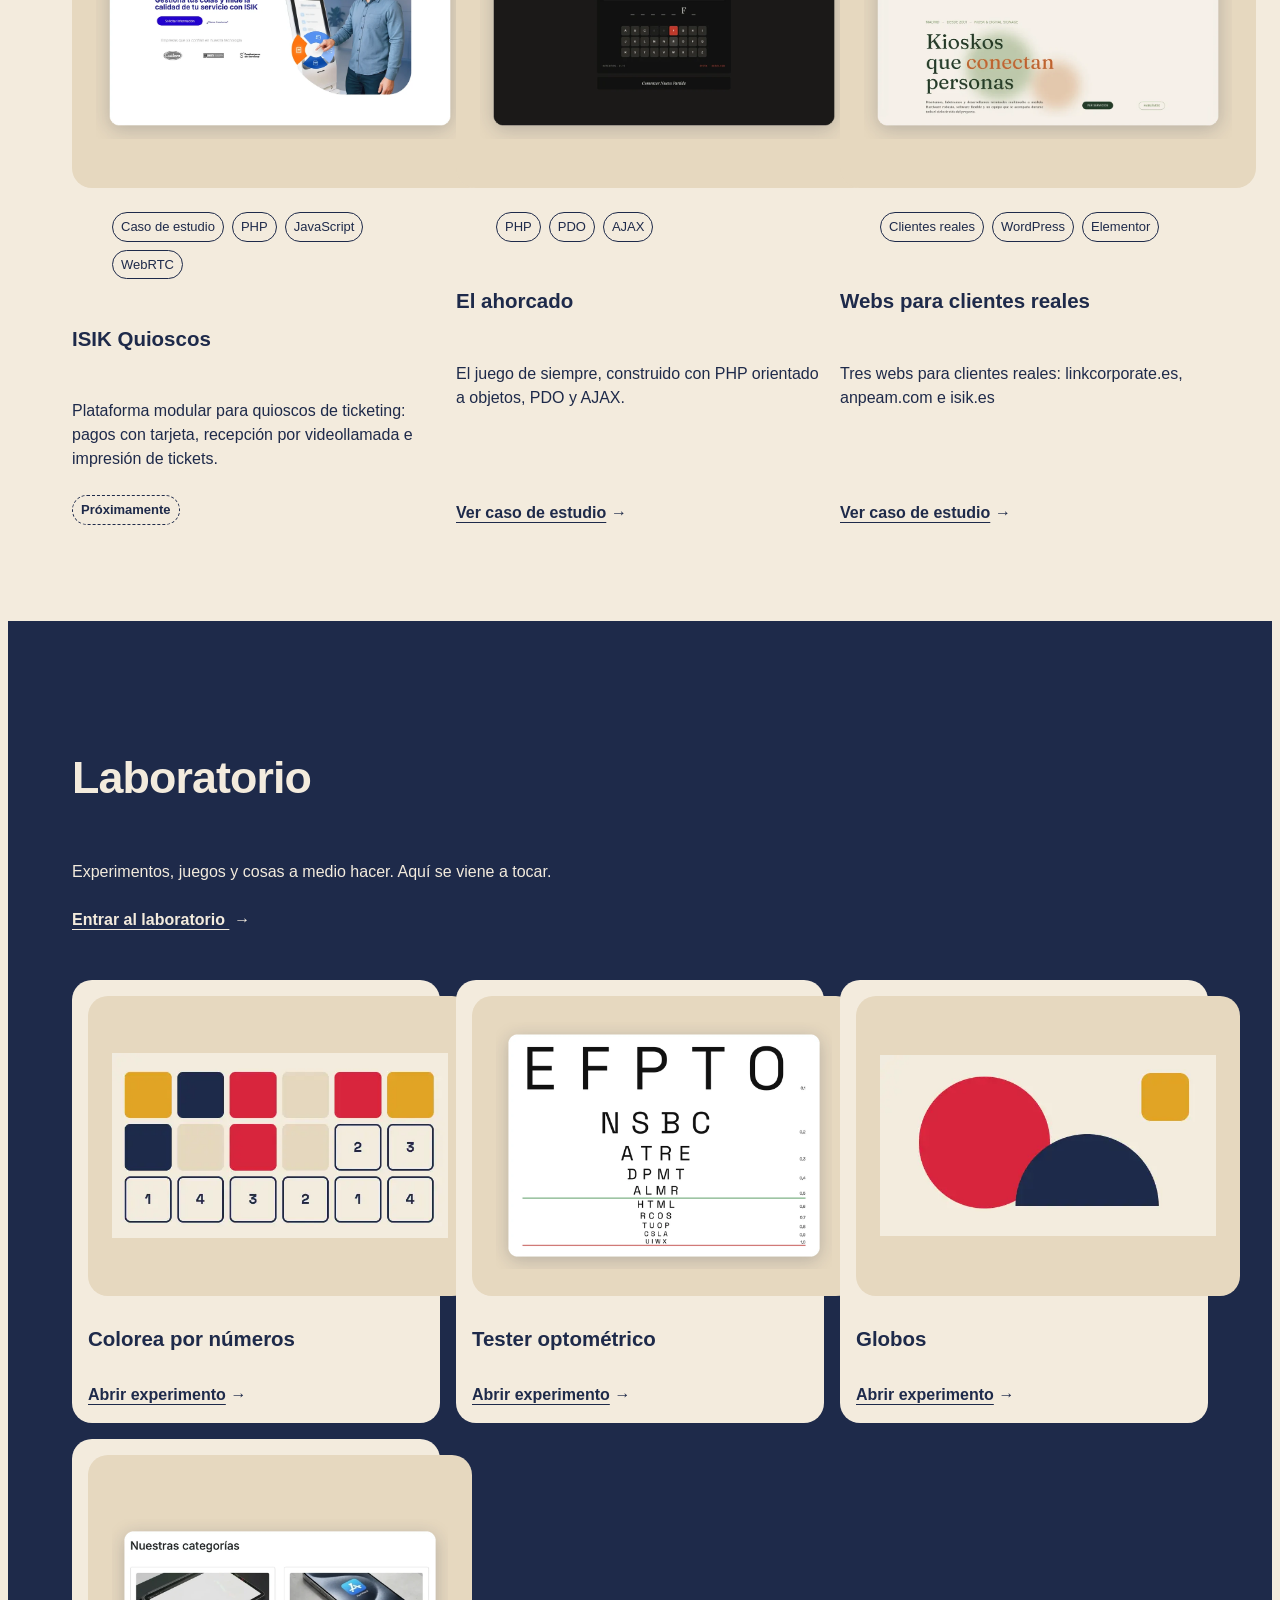
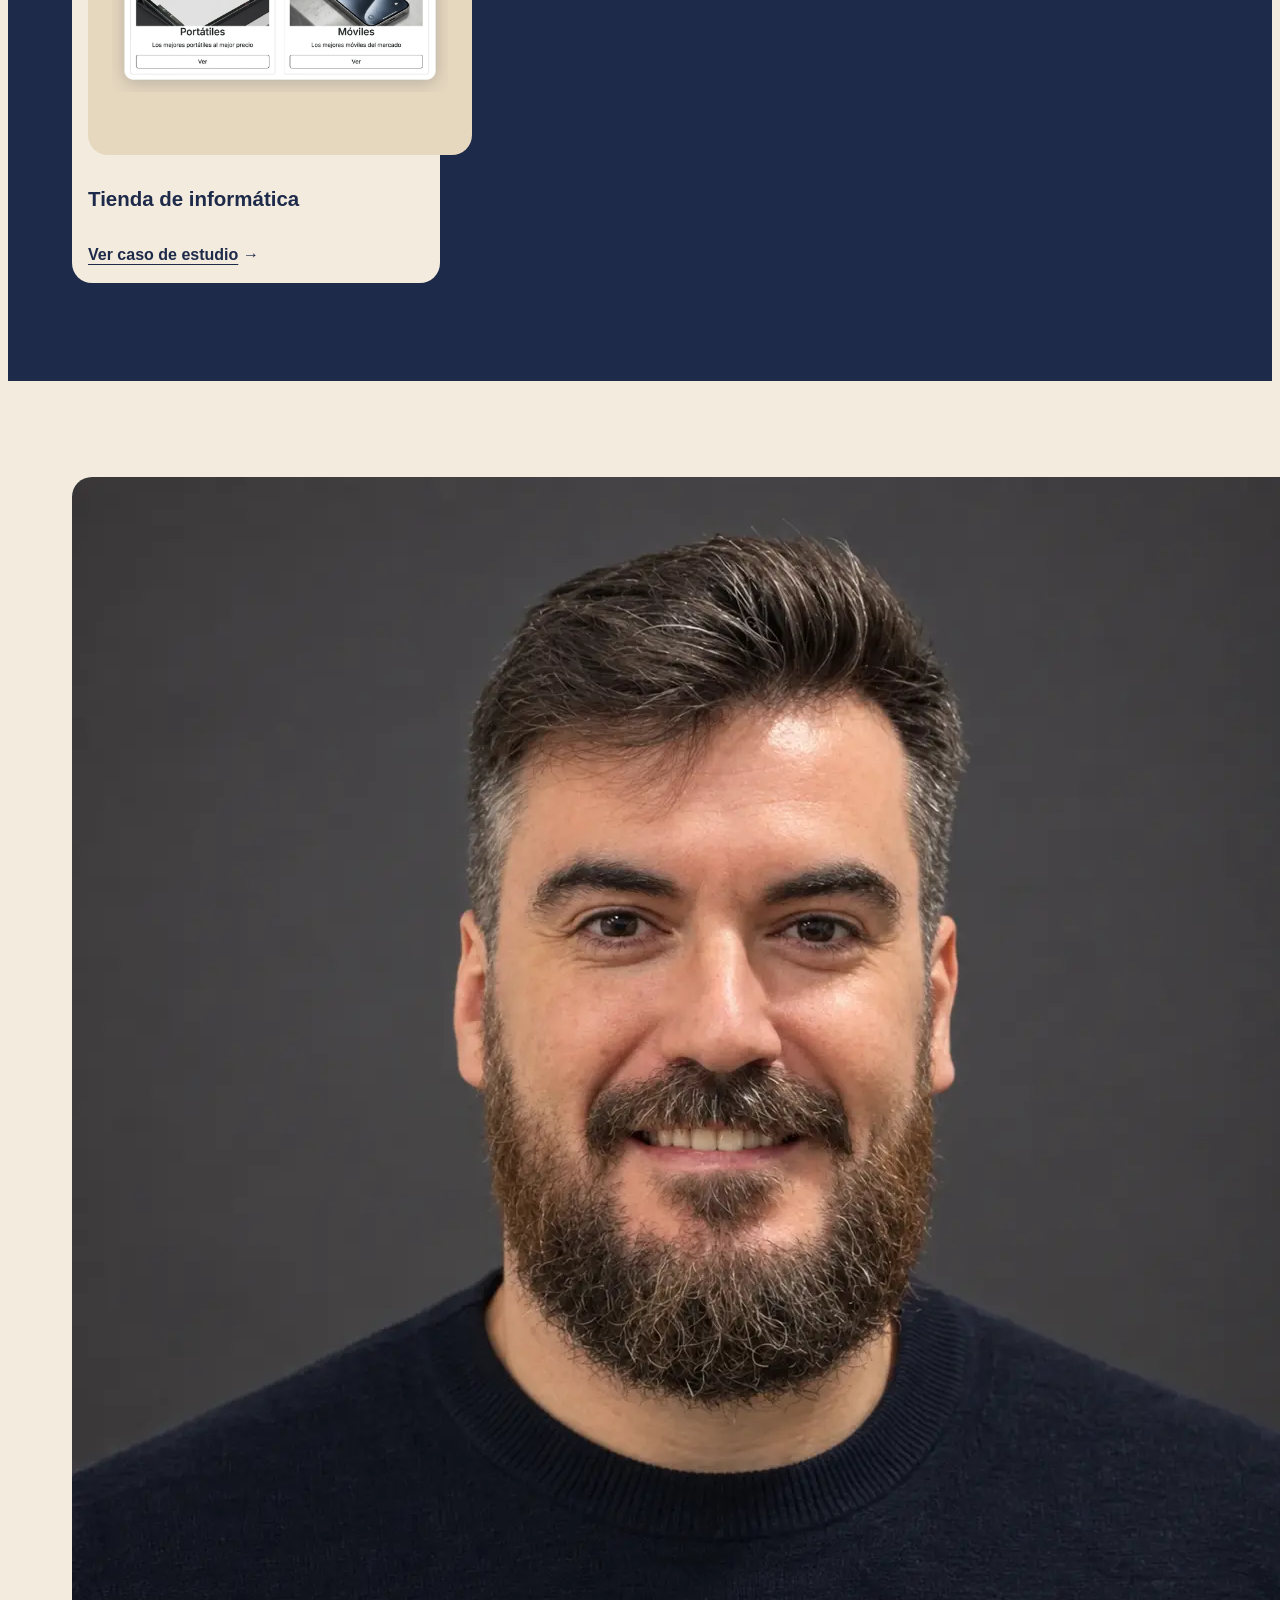
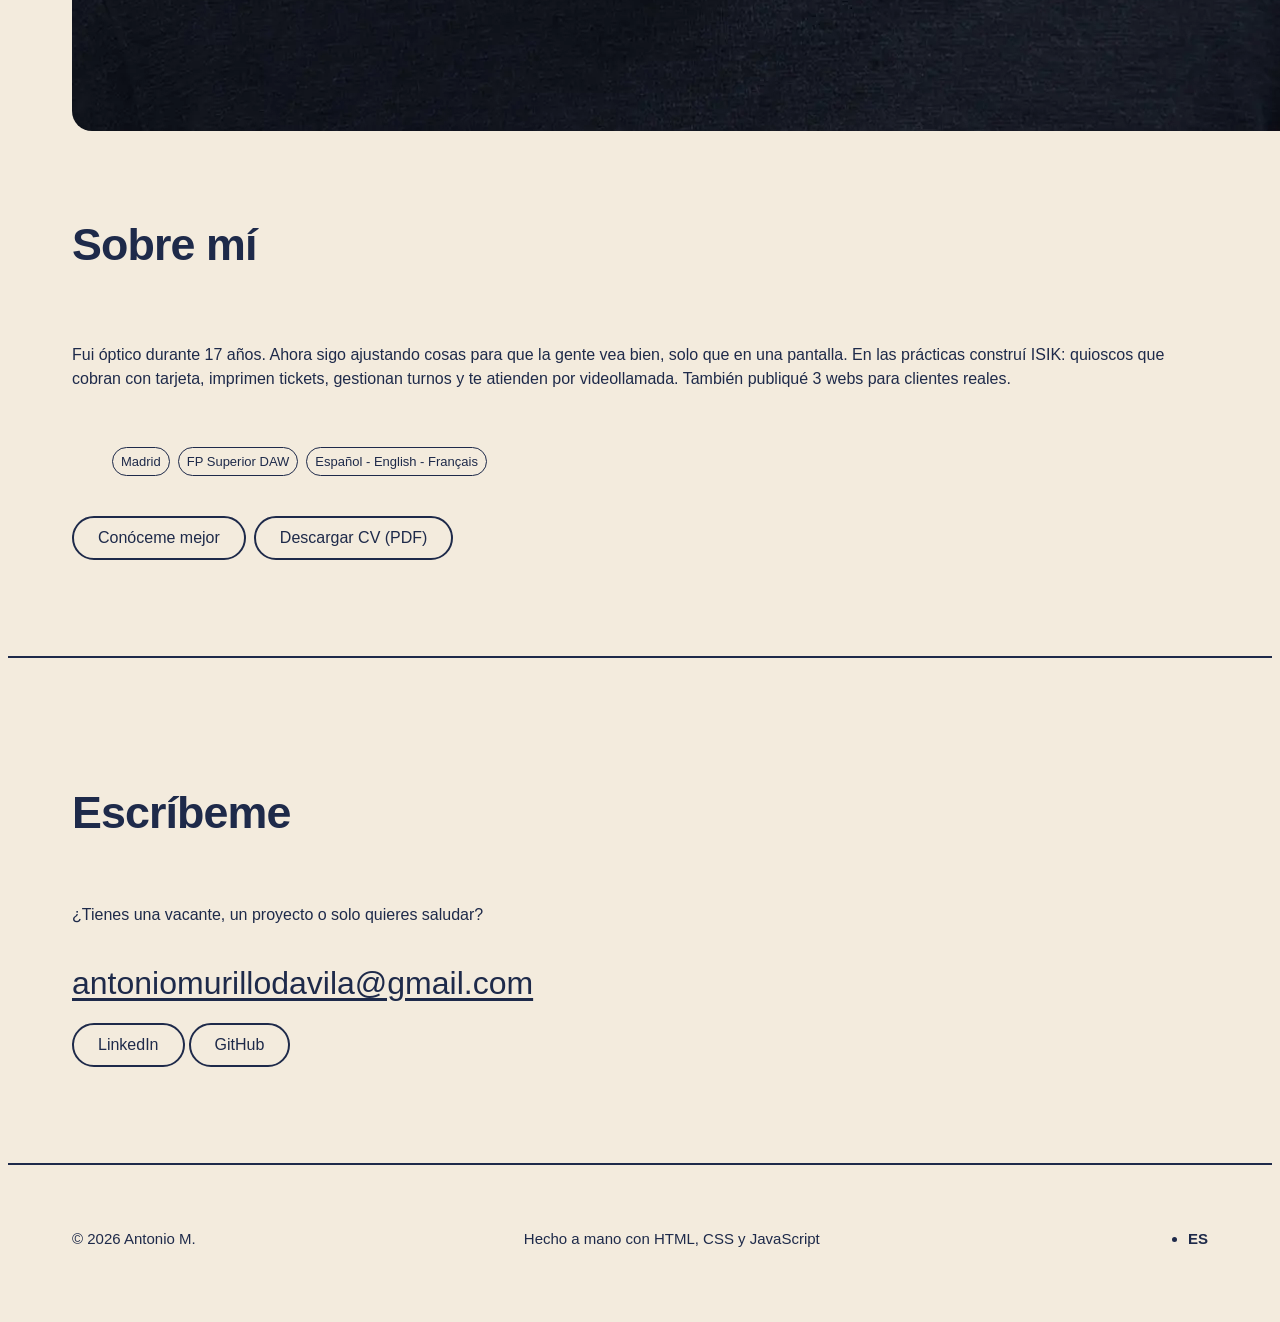
==== commit ca05e44f: "Adjunto fotos nuevas de las webs" ====
--- a/index.html
+++ b/index.html
@@ -38,22 +38,14 @@
       <a href="#cuerpo" class="saltar">Saltar al contenido</a>
       <a href="index.html" class="logo">Antonio M.</a>
 
-      <nav>
+      <nav aria-label="Principal">
         <ul class="menu">
           <li><a href="trabajo.html">Trabajo</a></li>
           <li><a href="laboratorio.html">Laboratorio</a></li>
           <li><a href="sobre-mi.html">Sobre mí</a></li>
-          <li>
-            <a href="escribeme.html"> Escríbeme</a>
-          </li>
+          <li class="menu-contacto"><a href="escribeme.html">Escríbeme</a></li>
         </ul>
       </nav>
-
-      <ul class="idiomas">
-        <li><a href="index.html">ES</a></li>
-        <!-- <li><a href="lang/ingles.html">EN</a></li>
-        <li><a href="lang/frances.html">FR</a></li> -->
-      </ul>
     </header>
 
     <main id="cuerpo">
--- a/css/main.css
+++ b/css/main.css
@@ -56,13 +56,57 @@
   color: inherit;
 }
 
-.menu,
-.idiomas,
 .etiquetas {
   list-style: none;
   display: flex;
   gap: var(--espacio-2);
   flex-wrap: wrap;
+}
+/* ---------- Menú ---------- */
+.menu {
+  list-style: none;
+  display: flex;
+  flex-wrap: wrap;
+  align-items: center;
+  gap: var(--espacio-3);
+}
+
+.menu a {
+  padding-block: 6px;
+  color: inherit;
+  font-weight: 600;
+  text-decoration: none;
+}
+
+.menu li:not(.menu-contacto) a::before {
+  font-size: 12px;
+  font-variant-numeric: tabular-nums;
+  color: var(--color-acento);
+}
+
+.menu a:hover,
+.menu a[aria-current="page"] {
+  text-decoration: underline;
+  text-decoration-color: var(--color-acento);
+  text-decoration-thickness: 2px;
+  text-underline-offset: 6px;
+}
+
+.menu-contacto a {
+  padding: 6px 16px;
+  border: 2px solid currentColor;
+  border-radius: var(--radio-pastilla);
+}
+.menu-contacto a:hover,
+.menu-contacto a[aria-current="page"] {
+  text-decoration: none;
+  background-color: var(--color-tinta);
+  color: var(--color-fondo);
+}
+
+.menu a:focus-visible {
+  outline: 3px solid var(--color-acento);
+  outline-offset: 4px;
 }
 
 .menu a,
